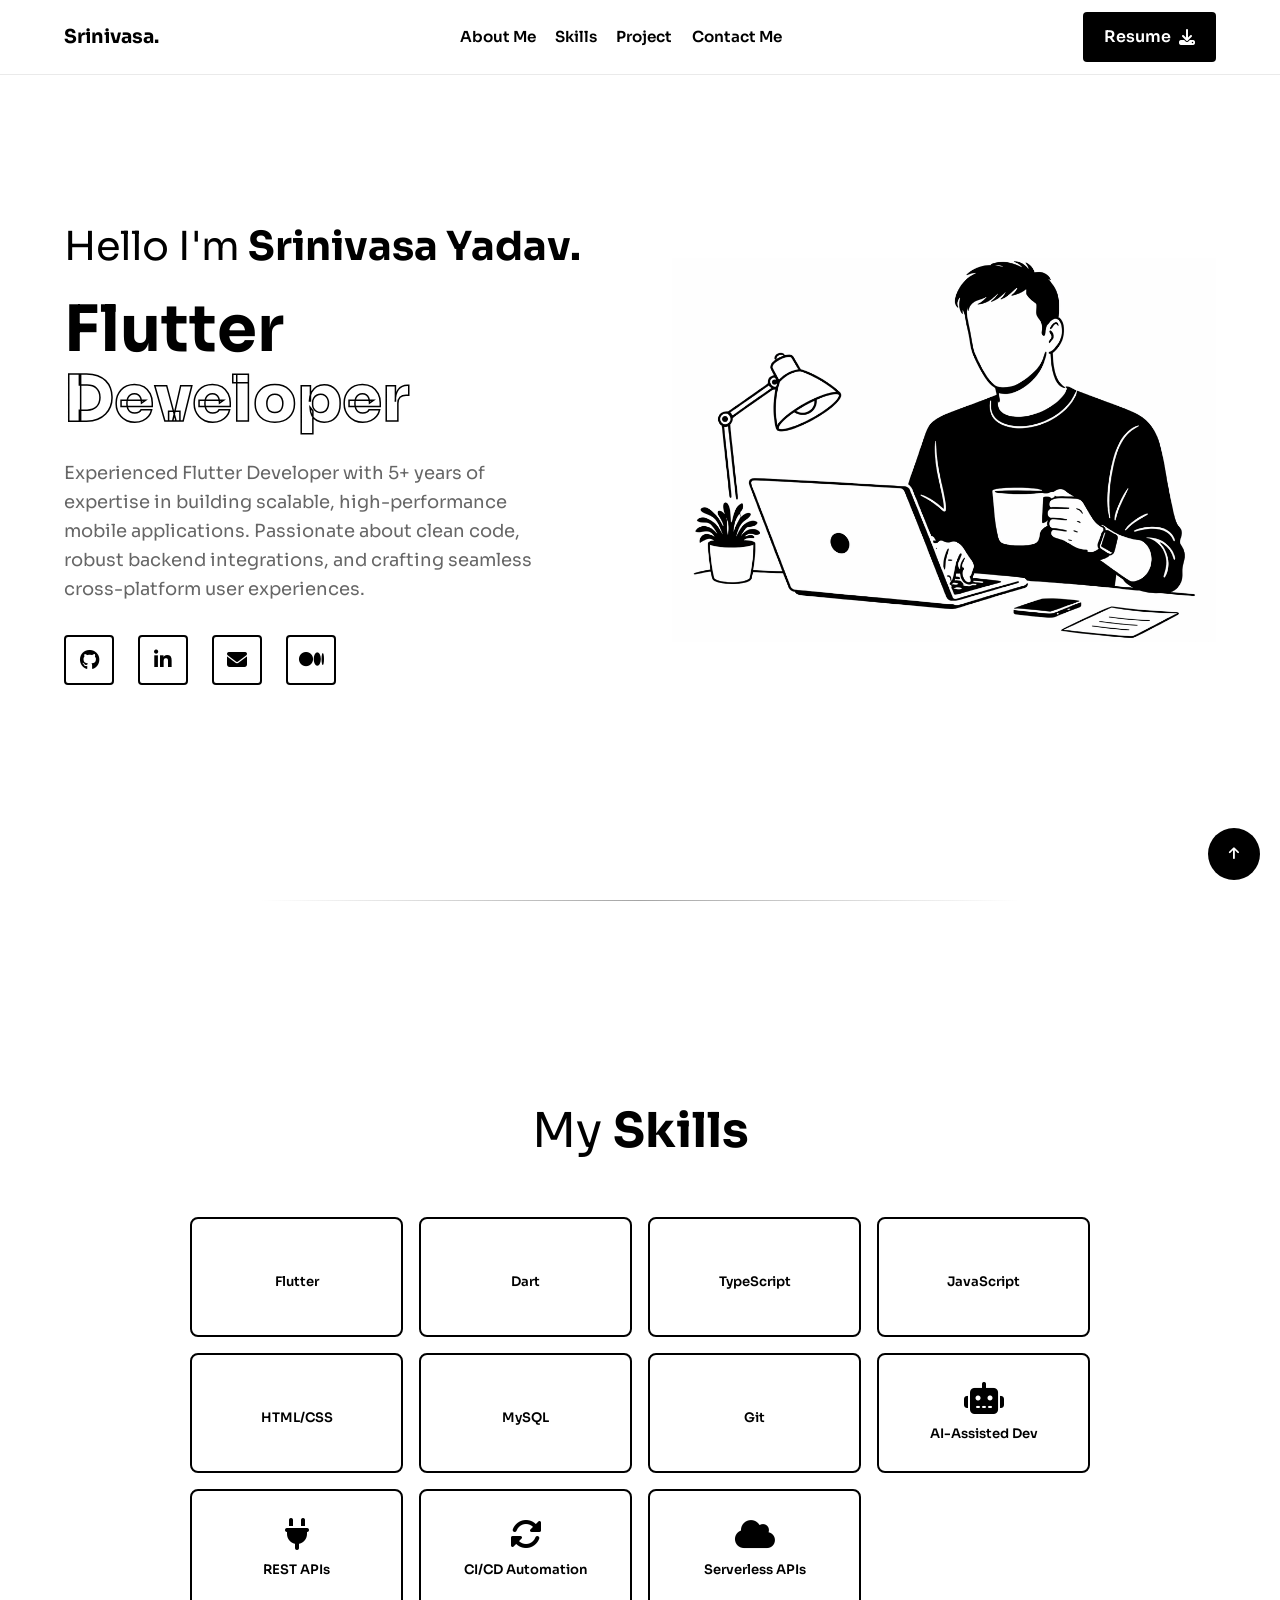
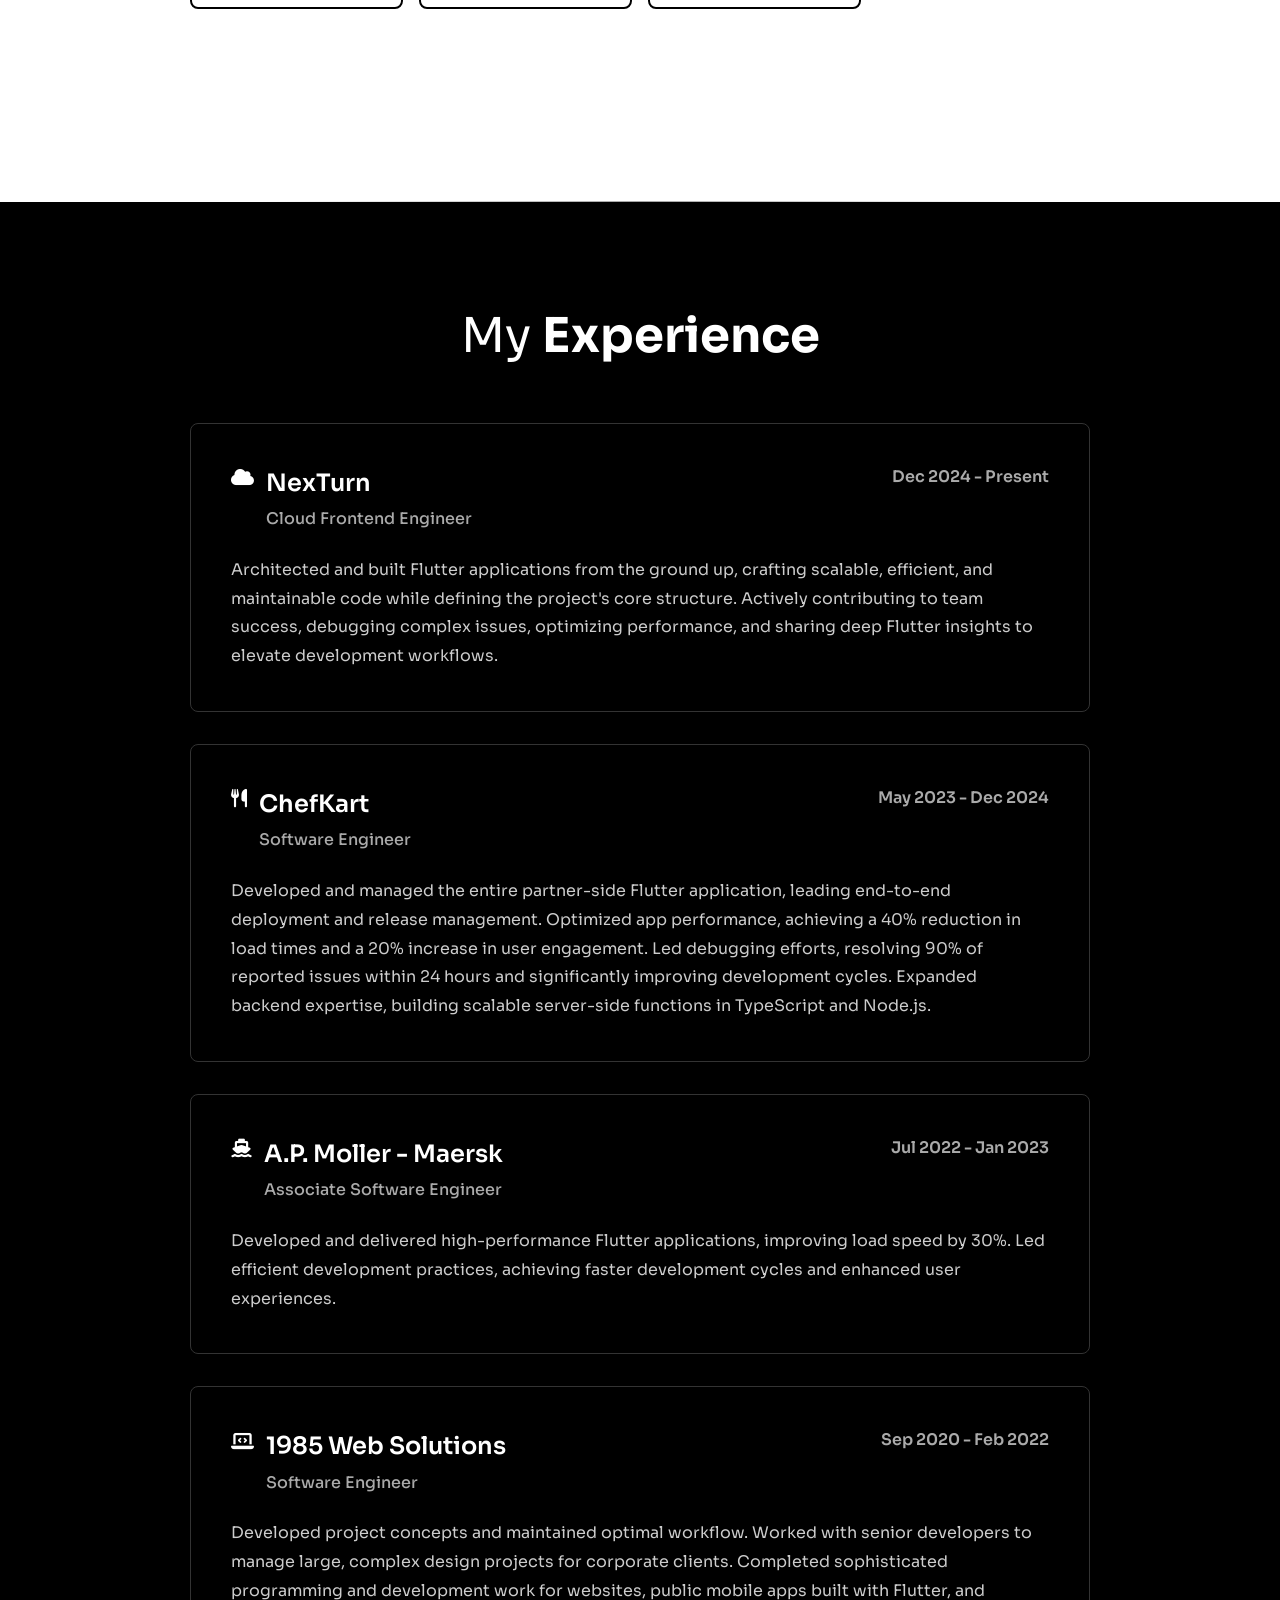
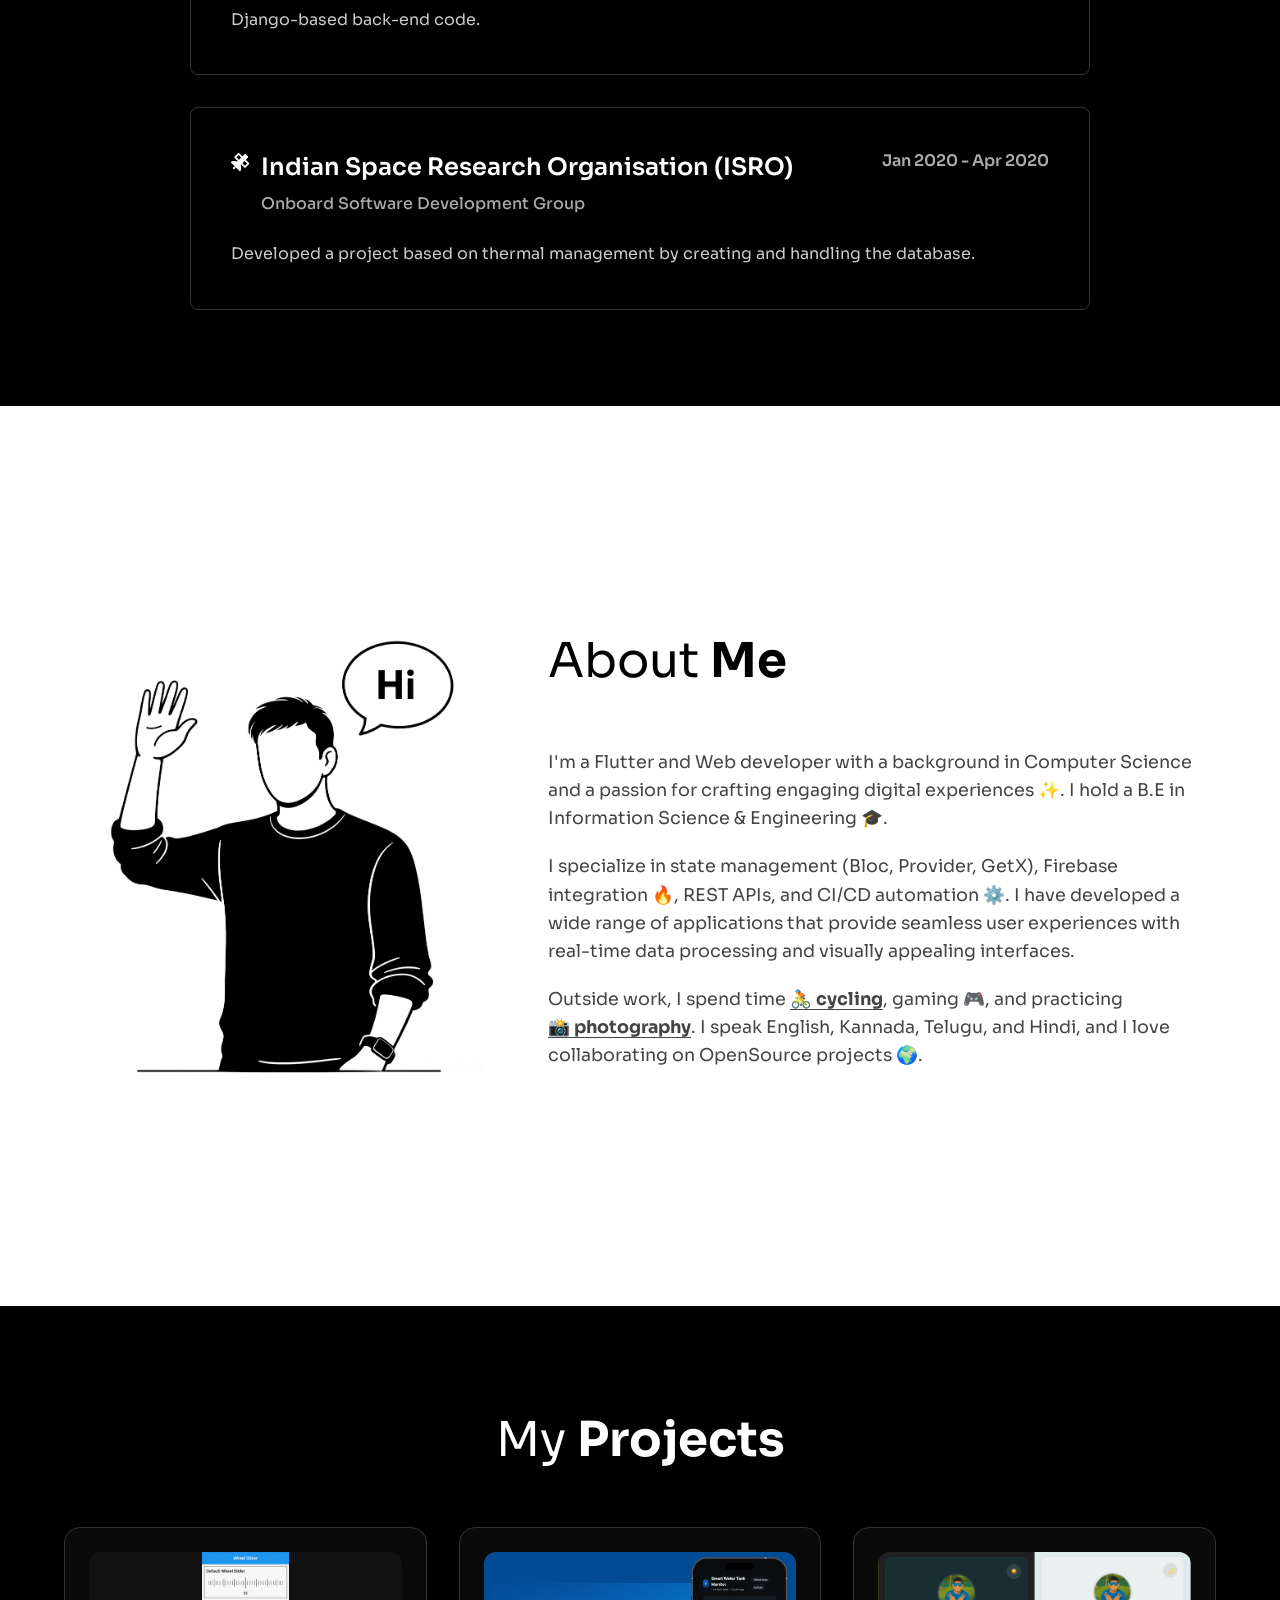
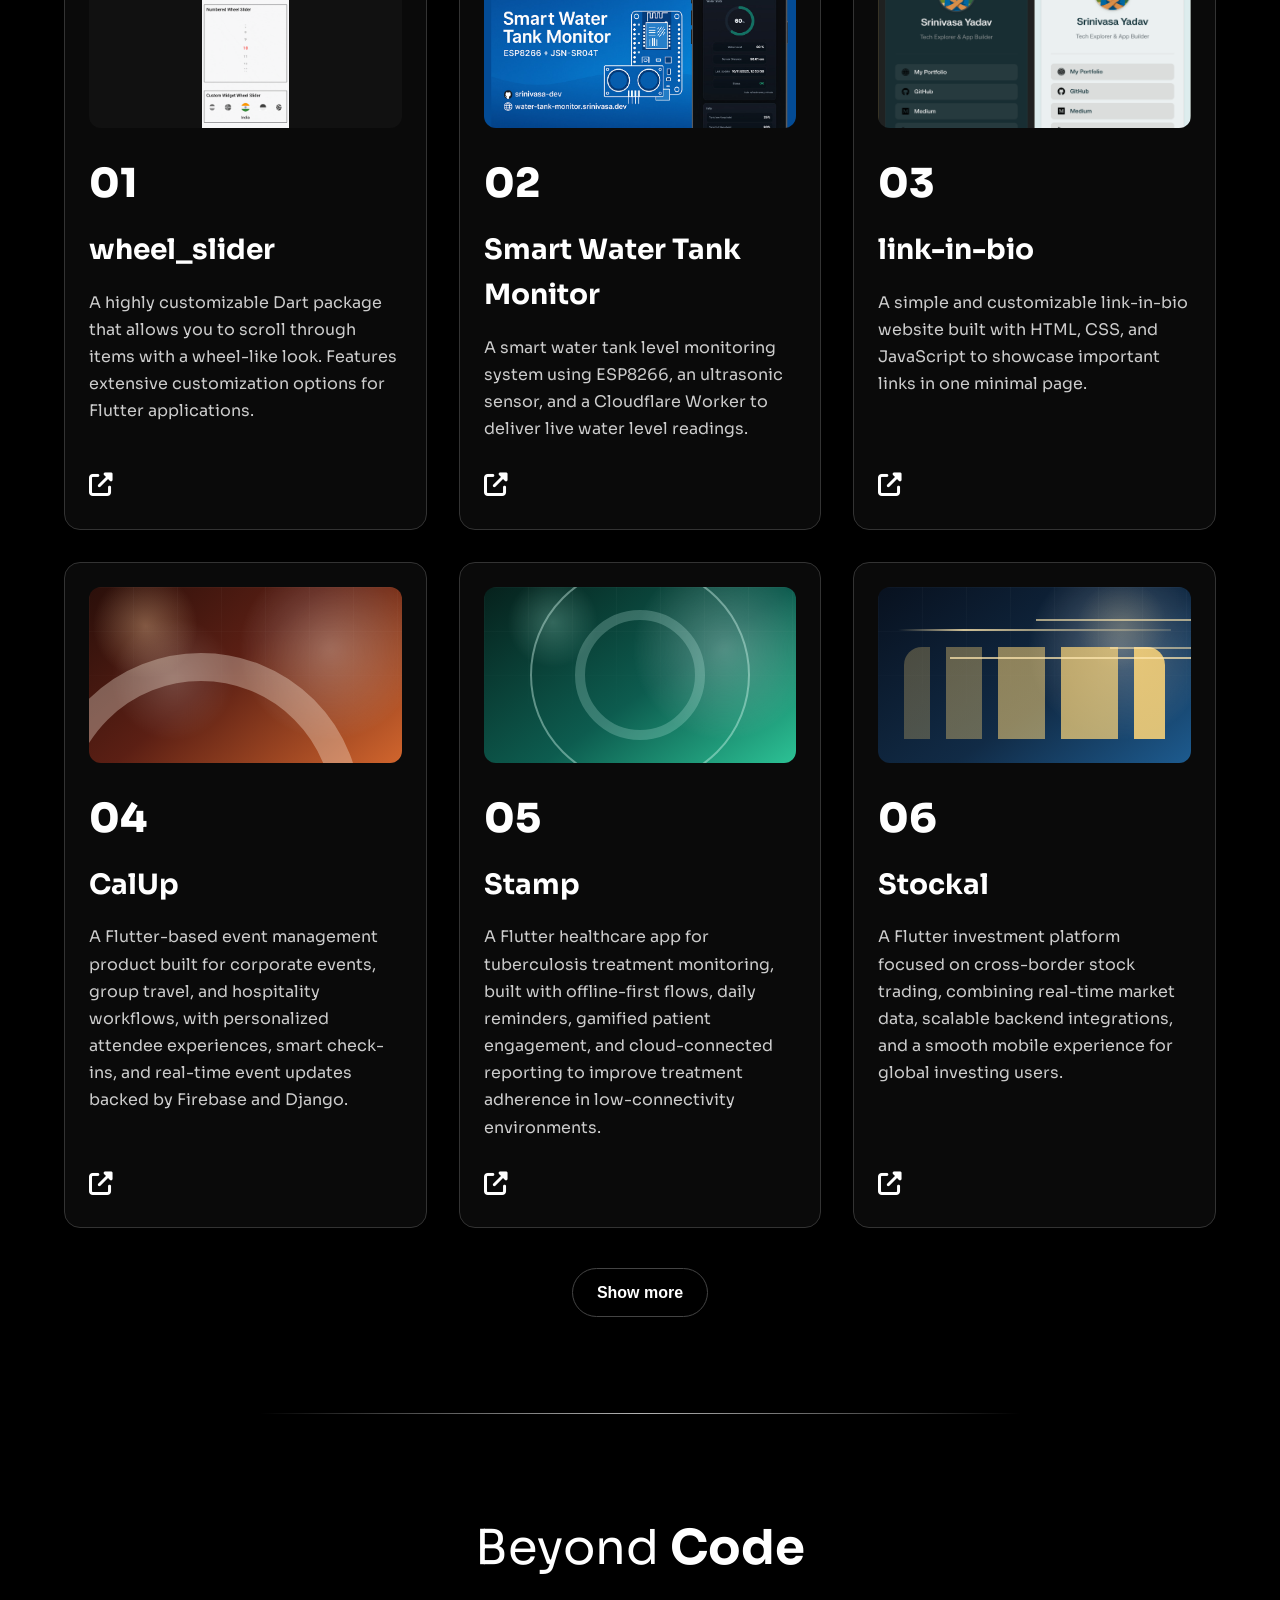
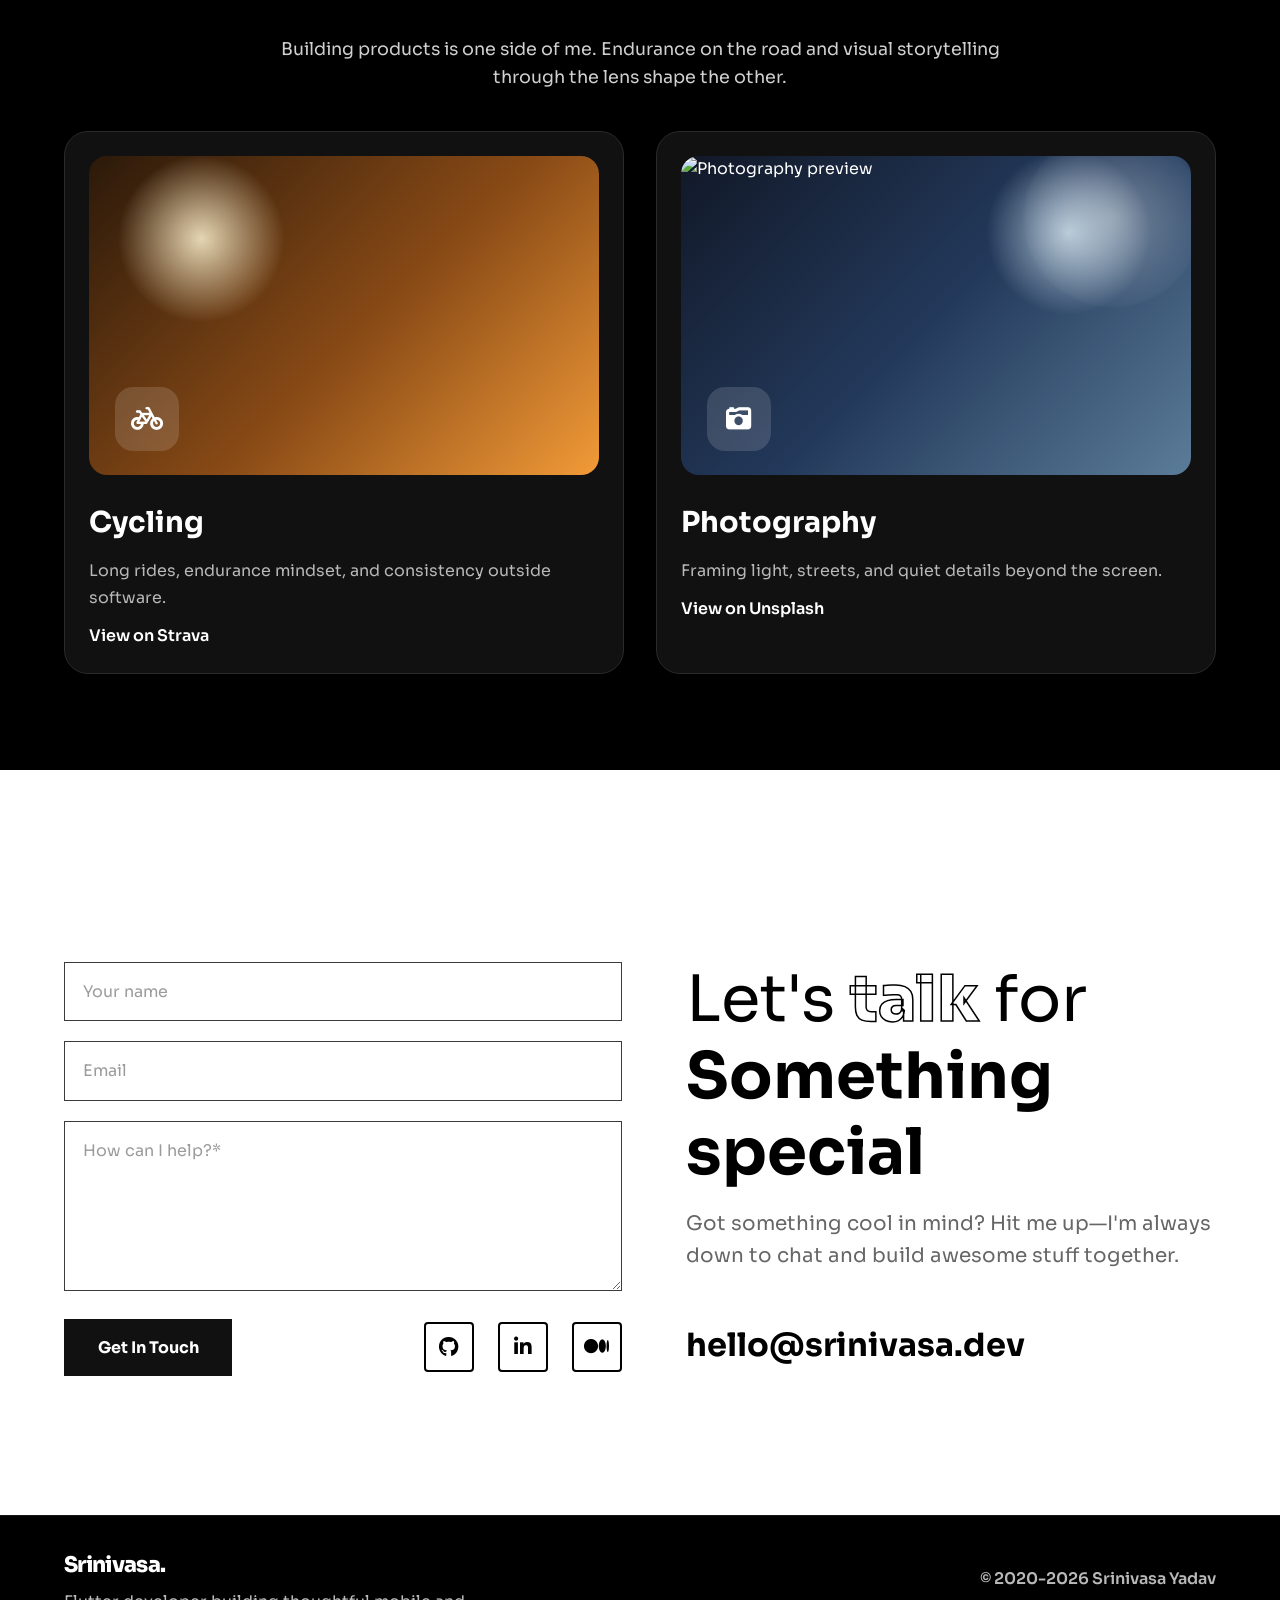
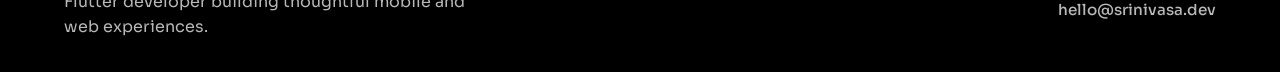
==== index.html @ 845d9faf "Added 404 page" ====
<!DOCTYPE html>
<html lang="en">

<head>
    <meta charset="UTF-8">
    <meta name="viewport" content="width=device-width, initial-scale=1.0">
    <meta name="description"
        content="Srinivasa Yadav is a Flutter developer building scalable mobile and web experiences with Flutter, Dart, Firebase, REST APIs, and modern frontend engineering.">
    <meta name="robots" content="index, follow, max-image-preview:large, max-snippet:-1, max-video-preview:-1">
    <meta name="author" content="Srinivasa Yadav">
    <meta name="keywords" content="Srinivasa, Srinivasa Yadav, Flutter Developer, Dart Developer, Mobile App Developer, Bengaluru Developer">
    <link rel="canonical" href="https://srinivasa.dev/">
    <link rel="icon" type="image/svg+xml" href="/favicon.svg">
    <link rel="shortcut icon" href="/favicon.svg">
    <link rel="apple-touch-icon" href="/favicon.svg">
    <meta name="theme-color" content="#000000">
    <meta name="theme-color" content="#000000" media="(prefers-color-scheme: dark)">
    <meta name="theme-color" content="#ffffff" media="(prefers-color-scheme: light)">
    <meta property="og:type" content="website">
    <meta property="og:url" content="https://srinivasa.dev/">
    <meta property="og:site_name" content="Srinivasa.">
    <meta property="og:title" content="Srinivasa Yadav | Flutter Developer">
    <meta property="og:description"
        content="Flutter developer portfolio featuring mobile apps, web projects, experience, and personal work in cycling and photography.">
    <meta property="og:image" content="https://srinivasa.dev/assets/imgs/social-preview.png">
    <meta property="og:image:secure_url" content="https://srinivasa.dev/assets/imgs/social-preview.png">
    <meta property="og:image:width" content="1200">
    <meta property="og:image:height" content="1200">
    <meta property="og:image:type" content="image/png">
    <meta property="og:image:alt" content="Srinivasa Yadav portfolio preview">
    <meta name="twitter:card" content="summary_large_image">
    <meta name="twitter:title" content="Srinivasa Yadav | Flutter Developer">
    <meta name="twitter:description"
        content="Flutter developer portfolio featuring mobile apps, web projects, experience, and personal work in cycling and photography.">
    <meta name="twitter:image" content="https://srinivasa.dev/assets/imgs/social-preview.png">
    <meta name="twitter:image:alt" content="Srinivasa Yadav portfolio preview">
    <meta name="application-name" content="Srinivasa">
    <title>Srinivasa Yadav | Flutter Developer Portfolio</title>
    <script type="application/ld+json">
        {
            "@context": "https://schema.org",
            "@graph": [
                {
                    "@type": "Person",
                    "name": "Srinivasa Yadav",
                    "alternateName": "Srinivasa",
                    "url": "https://srinivasa.dev/",
                    "jobTitle": "Flutter Developer",
                    "image": "https://srinivasa.dev/assets/imgs/social-preview.png",
                    "description": "Srinivasa Yadav is a Flutter developer building scalable mobile and web experiences.",
                    "worksFor": {
                        "@type": "Organization",
                        "name": "NexTurn"
                    },
                    "homeLocation": {
                        "@type": "Place",
                        "name": "Bengaluru, Karnataka, India"
                    },
                    "sameAs": [
                        "https://github.com/srinivasa-dev",
                        "https://linkedin.com/in/srinivasa-yadav",
                        "https://medium.com/@srinivasa-yadav",
                        "https://unsplash.com/@jiltedsnowman"
                    ]
                },
                {
                    "@type": "WebSite",
                    "name": "Srinivasa Yadav Portfolio",
                    "alternateName": "Srinivasa",
                    "url": "https://srinivasa.dev/",
                    "description": "Portfolio website of Srinivasa Yadav, Flutter developer."
                }
            ]
        }
    </script>
    <!-- Google Fonts -->
    <link rel="stylesheet" href="https://fonts.googleapis.com/css2?family=Sora:wght@400;600;700;800&display=swap">
    <!-- Font Awesome -->
    <link rel="stylesheet" href="https://cdnjs.cloudflare.com/ajax/libs/font-awesome/6.4.0/css/all.min.css">
    <!-- Devicon for precise skill icons -->
    <link rel="stylesheet" type="text/css" href="https://cdn.jsdelivr.net/gh/devicons/devicon@latest/devicon.min.css" />
    <!-- Custom CSS -->
    <link rel="stylesheet" href="assets/css/sn.css">
</head>

<body>
    <div style="position:absolute;left:-9999px;width:1px;height:1px;overflow:hidden;">
        Srinivasa Yadav, also known as Srinivasa, is a Flutter developer portfolio website.
    </div>

    <!-- Navigation -->
    <header class="navbar bg-white">
        <div class="container nav-container">
            <a href="#" class="logo">
                Srinivasa.
            </a>
            <nav class="nav-links">
                <a href="#about">About Me</a>
                <a href="#skills">Skills</a>
                <a href="#projects">Project</a>
                <a href="#beyond-code" class="mobile-only-nav">Beyond Code</a>
                <a href="#contact">Contact Me</a>
            </nav>
            <div class="nav-actions">
                <a href="srinivasa-resume.pdf" target="_blank" class="btn btn-primary">Resume <i class="fas fa-download"
                        style="margin-left:8px;"></i></a>
                <button class="hamburger" aria-label="Toggle menu" aria-expanded="false">
                    <i class="fas fa-bars"></i>
                </button>
            </div>
        </div>
    </header>

    <!-- Hero Section -->
    <section id="hero" class="section bg-white">
        <div class="container hero-content-wrapper">
            <div class="hero-text">
                <h2 class="hero-greeting"><span class="fw-regular">Hello I'm</span> <span class="fw-bold">Srinivasa Yadav.</span></h2>
                <h1 class="hero-title"><span class="fw-bold">Flutter</span> <span class="outlined-text">Developer</span>
                </h1>
                <p class="hero-description">
                    Experienced Flutter Developer with 5+ years of expertise in building scalable, high-performance
                    mobile applications. Passionate about clean code, robust backend integrations, and crafting seamless
                    cross-platform user experiences.
                </p>
                <div class="hero-social">
                    <a href="https://github.com/srinivasa-dev" class="social-icon" aria-label="GitHub"><i
                            class="fab fa-github"></i></a>
                    <a href="https://linkedin.com/in/srinivasa-yadav" class="social-icon" aria-label="LinkedIn"><i
                            class="fab fa-linkedin-in"></i></a>
                    <a href="mailto:hello@srinivasa.dev" class="social-icon" aria-label="Email"><i
                            class="fas fa-envelope"></i></a>
                    <a href="https://medium.com/@srinivasa-yadav" class="social-icon" aria-label="Medium"
                        target="_blank"><i class="fab fa-medium"></i></a>
                </div>
            </div>
            <div class="hero-img-box">
                <img src="assets/imgs/hero_boy.png" alt="Developer Illustration">
            </div>
        </div>
    </section>

    <div class="section-divider section-divider-light" aria-hidden="true">
        <div class="container">
            <span class="section-divider-line"></span>
        </div>
    </div>

    <!-- Skills Section -->
    <section id="skills" class="section bg-white">
        <div class="container">
            <h2 class="section-title">My <span class="fw-bold">Skills</span></h2>
            <div class="skills-grid">
                <div class="skill-card">
                    <i class="devicon-flutter-plain"></i>
                    <span>Flutter</span>
                </div>
                <div class="skill-card">
                    <i class="devicon-dart-plain"></i>
                    <span>Dart</span>
                </div>
                <div class="skill-card">
                    <i class="devicon-typescript-plain"></i>
                    <span>TypeScript</span>
                </div>
                <div class="skill-card">
                    <i class="devicon-javascript-plain"></i>
                    <span>JavaScript</span>
                </div>
                <div class="skill-card">
                    <i class="devicon-html5-plain"></i>
                    <span>HTML/CSS</span>
                </div>
                <div class="skill-card">
                    <i class="devicon-mysql-plain"></i>
                    <span>MySQL</span>
                </div>
                <div class="skill-card">
                    <i class="devicon-git-plain"></i>
                    <span>Git</span>
                </div>
                <div class="skill-card">
                    <i class="fas fa-robot"></i>
                    <span>AI-Assisted Dev</span>
                </div>
                <div class="skill-card">
                    <i class="fas fa-plug"></i>
                    <span>REST APIs</span>
                </div>
                <div class="skill-card">
                    <i class="fas fa-sync-alt"></i>
                    <span>CI/CD Automation</span>
                </div>
                <div class="skill-card">
                    <i class="fas fa-cloud"></i>
                    <span>Serverless APIs</span>
                </div>
            </div>
        </div>
    </section>

    <div class="section-divider section-divider-light" aria-hidden="true">
        <div class="container">
            <span class="section-divider-line"></span>
        </div>
    </div>

    <!-- Experience Section -->
    <section id="experience" class="section bg-black">
        <div class="container">
            <h2 class="section-title">My <span class="fw-bold">Experience</span></h2>
            <div class="experience-list">

                <div class="experience-card">
                    <div class="exp-header">
                        <div class="exp-title">
                            <i class="fas fa-cloud exp-logo text-white"></i>
                            <div class="exp-title-block">
                                <div class="exp-company">NexTurn</div>
                                <div class="exp-role">Cloud Frontend Engineer</div>
                                <div class="exp-date-mobile">Dec 2024 - Present</div>
                            </div>
                        </div>
                        <div class="exp-date">Dec 2024 - Present</div>
                    </div>
                    <p class="exp-desc">
                        Architected and built Flutter applications from the ground up, crafting scalable, efficient,
                        and maintainable code while defining the project's core structure. Actively contributing to
                        team success, debugging complex issues, optimizing performance, and sharing deep Flutter
                        insights to elevate development workflows.
                    </p>
                </div>

                <div class="experience-card">
                    <div class="exp-header">
                        <div class="exp-title">
                            <i class="fas fa-utensils exp-logo text-white"></i>
                            <div class="exp-title-block">
                                <div class="exp-company">ChefKart</div>
                                <div class="exp-role">Software Engineer</div>
                                <div class="exp-date-mobile">May 2023 - Dec 2024</div>
                            </div>
                        </div>
                        <div class="exp-date">May 2023 - Dec 2024</div>
                    </div>
                    <p class="exp-desc">
                        Developed and managed the entire partner-side Flutter application, leading end-to-end
                        deployment and release management. Optimized app performance, achieving a 40% reduction in
                        load times and a 20% increase in user engagement. Led debugging efforts, resolving 90% of
                        reported issues within 24 hours and significantly improving development cycles. Expanded
                        backend expertise, building scalable server-side functions in TypeScript and Node.js.
                    </p>
                </div>

                <div class="experience-card">
                    <div class="exp-header">
                        <div class="exp-title">
                            <i class="fas fa-ship exp-logo text-white"></i>
                            <div class="exp-title-block">
                                <div class="exp-company">A.P. Moller - Maersk</div>
                                <div class="exp-role">Associate Software Engineer</div>
                                <div class="exp-date-mobile">Jul 2022 - Jan 2023</div>
                            </div>
                        </div>
                        <div class="exp-date">Jul 2022 - Jan 2023</div>
                    </div>
                    <p class="exp-desc">
                        Developed and delivered high-performance Flutter applications, improving load speed by 30%.
                        Led efficient development practices, achieving faster development cycles and enhanced user
                        experiences.
                    </p>
                </div>

                <div class="experience-card">
                    <div class="exp-header">
                        <div class="exp-title">
                            <i class="fas fa-laptop-code exp-logo text-white"></i>
                            <div class="exp-title-block">
                                <div class="exp-company">1985 Web Solutions</div>
                                <div class="exp-role">Software Engineer</div>
                                <div class="exp-date-mobile">Sep 2020 - Feb 2022</div>
                            </div>
                        </div>
                        <div class="exp-date">Sep 2020 - Feb 2022</div>
                    </div>
                    <p class="exp-desc">
                        Developed project concepts and maintained optimal workflow. Worked with senior developers to
                        manage large, complex design projects for corporate clients. Completed sophisticated
                        programming and development work for websites, public mobile apps built with Flutter, and
                        Django-based back-end code.
                    </p>
                </div>

                <div class="experience-card">
                    <div class="exp-header">
                        <div class="exp-title">
                            <i class="fas fa-satellite exp-logo text-white"></i>
                            <div class="exp-title-block">
                                <div class="exp-company">Indian Space Research Organisation (ISRO)</div>
                                <div class="exp-role">Onboard Software Development Group</div>
                                <div class="exp-date-mobile">Jan 2020 - Apr 2020</div>
                            </div>
                        </div>
                        <div class="exp-date">Jan 2020 - Apr 2020</div>
                    </div>
                    <p class="exp-desc">
                        Developed a project based on thermal management by creating and handling the database.
                    </p>
                </div>

            </div>
        </div>
    </section>

    <!-- About Me Section -->
    <section id="about" class="section bg-white">
        <div class="container about-wrapper">
            <div class="about-img">
                <img src="assets/imgs/about_boy.png" alt="About Me Illustration">
            </div>
            <div class="about-text">
                <h2 class="section-title" style="text-align: left;">About <span class="fw-bold">Me</span></h2>
                <p>
                    I'm a Flutter and Web developer with a background in Computer Science and a passion for crafting
                    engaging digital experiences ✨. I hold a B.E in Information Science & Engineering 🎓.
                </p>
                <p>
                    I specialize in state management (Bloc, Provider, GetX), Firebase integration 🔥, REST APIs, and
                    CI/CD automation ⚙️. I have developed a wide range of applications that provide seamless user
                    experiences with real-time data processing and visually appealing interfaces.
                </p>
                <p>
                    Outside work, I spend time <a href="#beyond-code" class="about-inline-link">🚴 cycling</a>,
                    gaming 🎮, and practicing <a href="#beyond-code" class="about-inline-link">📸 photography</a>.
                    I speak English, Kannada, Telugu, and Hindi, and I love collaborating on OpenSource projects 🌍.
                </p>
            </div>
        </div>
    </section>

    <!-- Projects Section -->
    <section id="projects" class="section bg-black">
        <div class="container">
            <h2 class="section-title" style="color:#FFF;">My <span class="fw-bold">Projects</span></h2>

            <div class="projects-list" data-project-limit="6">

                <div class="project-row" data-project-url="https://pub.dev/packages/wheel_slider" role="link" tabindex="0" aria-label="Open wheel_slider project">
                    <div class="project-img-wrapper">
                        <div class="project-media project-media-contain">
                            <img src="assets/imgs/wheel_slider.gif" alt="wheel_slider Demo" class="project-media-img">
                        </div>
                    </div>
                    <div class="project-info">
                        <div class="project-num">01</div>
                        <h3 class="project-title">wheel_slider</h3>
                        <p class="project-desc">
                            A highly customizable Dart package that allows you to scroll through items with a wheel-like
                            look. Features extensive customization options for Flutter applications.
                        </p>
                        <a href="https://pub.dev/packages/wheel_slider" aria-label="View Project" class="project-link"
                            target="_blank"><i class="fas fa-external-link-alt"></i></a>
                    </div>
                </div>

                <div class="project-row" data-project-url="https://github.com/srinivasa-dev/water-tank-monitor" role="link" tabindex="0" aria-label="Open Smart Water Tank Monitor project">
                    <div class="project-img-wrapper">
                        <div class="project-media">
                            <img src="assets/imgs/smart-water-tank-ss.jpeg" alt="Smart water tank monitor screenshot"
                                class="project-media-img project-media-top">
                        </div>
                    </div>
                    <div class="project-info">
                        <div class="project-num">02</div>
                        <h3 class="project-title">Smart Water Tank Monitor</h3>
                        <p class="project-desc">
                            A smart water tank level monitoring system using ESP8266, an ultrasonic sensor, and a
                            Cloudflare Worker to deliver live water level readings.
                        </p>
                        <a href="https://github.com/srinivasa-dev/water-tank-monitor" aria-label="View Project"
                            class="project-link" target="_blank"><i class="fas fa-external-link-alt"></i></a>
                    </div>
                </div>

                <div class="project-row" data-project-url="https://github.com/srinivasa-dev/link-in-bio" role="link" tabindex="0" aria-label="Open link-in-bio project">
                    <div class="project-img-wrapper">
                        <div class="project-media">
                            <img src="assets/imgs/link_in_bio_ss.png" alt="Link in bio project screenshot"
                                class="project-media-img project-media-top">
                        </div>
                    </div>
                    <div class="project-info">
                        <div class="project-num">03</div>
                        <h3 class="project-title">link-in-bio</h3>
                        <p class="project-desc">
                            A simple and customizable link-in-bio website built with HTML, CSS, and JavaScript to
                            showcase important links in one minimal page.
                        </p>
                        <a href="https://github.com/srinivasa-dev/link-in-bio" aria-label="View Project"
                            class="project-link" target="_blank"><i class="fas fa-external-link-alt"></i></a>
                    </div>
                </div>

                <div class="project-row" data-project-url="https://www.1985.co.in/calup/" role="link" tabindex="0" aria-label="Open CalUp project">
                    <div class="project-img-wrapper">
                        <div class="project-media project-cover project-cover-calup">
                            <span class="project-cover-orb"></span>
                            <span class="project-cover-orb project-cover-orb-alt"></span>
                            <span class="project-cover-arc"></span>
                            <span class="project-cover-grid"></span>
                        </div>
                    </div>
                    <div class="project-info">
                        <div class="project-num">04</div>
                        <h3 class="project-title">CalUp</h3>
                        <p class="project-desc">
                            A Flutter-based event management product built for corporate events, group travel, and
                            hospitality workflows, with personalized attendee experiences, smart check-ins, and
                            real-time event updates backed by Firebase and Django.
                        </p>
                        <a href="https://www.1985.co.in/calup/" aria-label="View Project" class="project-link"
                            target="_blank"><i class="fas fa-external-link-alt"></i></a>
                    </div>
                </div>

                <div class="project-row" data-project-url="https://www.1985.co.in/stamp/" role="link" tabindex="0" aria-label="Open Stamp project">
                    <div class="project-img-wrapper">
                        <div class="project-media project-cover project-cover-stamp">
                            <span class="project-cover-orb"></span>
                            <span class="project-cover-pulse"></span>
                            <span class="project-cover-pulse project-cover-pulse-alt"></span>
                            <span class="project-cover-grid"></span>
                        </div>
                    </div>
                    <div class="project-info">
                        <div class="project-num">05</div>
                        <h3 class="project-title">Stamp</h3>
                        <p class="project-desc">
                            A Flutter healthcare app for tuberculosis treatment monitoring, built with offline-first
                            flows, daily reminders, gamified patient engagement, and cloud-connected reporting to
                            improve treatment adherence in low-connectivity environments.
                        </p>
                        <a href="https://www.1985.co.in/stamp/" aria-label="View Project" class="project-link"
                            target="_blank"><i class="fas fa-external-link-alt"></i></a>
                    </div>
                </div>

                <div class="project-row" data-project-url="https://www.1985.co.in/stockal/" role="link" tabindex="0" aria-label="Open Stockal project">
                    <div class="project-img-wrapper">
                        <div class="project-media project-cover project-cover-stockal">
                            <span class="project-cover-orb"></span>
                            <span class="project-cover-bars"></span>
                            <span class="project-cover-line"></span>
                            <span class="project-cover-grid"></span>
                        </div>
                    </div>
                    <div class="project-info">
                        <div class="project-num">06</div>
                        <h3 class="project-title">Stockal</h3>
                        <p class="project-desc">
                            A Flutter investment platform focused on cross-border stock trading, combining real-time
                            market data, scalable backend integrations, and a smooth mobile experience for global
                            investing users.
                        </p>
                        <a href="https://www.1985.co.in/stockal/" aria-label="View Project" class="project-link"
                            target="_blank"><i class="fas fa-external-link-alt"></i></a>
                    </div>
                </div>

                <div class="project-row" data-project-url="https://github.com/srinivasa-dev/Flutter-Instagram-Clone" role="link" tabindex="0" aria-label="Open Flutter Instagram Clone project">
                    <div class="project-img-wrapper">
                        <div class="project-media">
                            <img src="assets/imgs/instagram_clone_ss.png" alt="Flutter Instagram Clone Screenshot"
                                class="project-media-img project-media-top">
                        </div>
                    </div>
                    <div class="project-info">
                        <div class="project-num">07</div>
                        <h3 class="project-title">Flutter Instagram Clone</h3>
                        <p class="project-desc">
                            A complete UI clone of Instagram built using Flutter and Dart, showcasing complex UI
                            layouts, state management, and custom widget implementations.
                        </p>
                        <a href="https://github.com/srinivasa-dev/Flutter-Instagram-Clone" aria-label="View Project"
                            class="project-link" target="_blank"><i class="fas fa-external-link-alt"></i></a>
                    </div>
                </div>

                <div class="project-row" data-project-url="https://github.com/srinivasa-dev/ai-face-generator" role="link" tabindex="0" aria-label="Open AI Face Generator project">
                    <div class="project-img-wrapper">
                        <div class="project-media">
                            <img src="assets/imgs/ai_face_generator_ss.png" alt="AI Face Generator Screenshot"
                                class="project-media-img project-media-top">
                        </div>
                    </div>
                    <div class="project-info">
                        <div class="project-num">08</div>
                        <h3 class="project-title">AI Face Generator</h3>
                        <p class="project-desc">
                            An AI-powered application built with C++ and Flutter to generate completely random,
                            realistic faces that do not actually exist in real life.
                        </p>
                        <a href="https://github.com/srinivasa-dev/ai-face-generator" aria-label="View Project"
                            class="project-link" target="_blank"><i class="fas fa-external-link-alt"></i></a>
                    </div>
                </div>

            </div>

            <div class="projects-actions">
                <button type="button" class="projects-toggle" aria-expanded="false" hidden>Show more</button>
            </div>

        </div>
    </section>

    <div class="section-divider section-divider-dark" aria-hidden="true">
        <div class="container">
            <span class="section-divider-line"></span>
        </div>
    </div>

    <!-- Beyond Code Section -->
    <section id="beyond-code" class="section bg-black">
        <div class="container">
            <h2 class="section-title">Beyond <span class="fw-bold">Code</span></h2>
            <p class="beyond-intro beyond-intro-highlight">
                Building products is one side of me. Endurance on the road and visual storytelling through the lens
                shape the other.
            </p>

            <div class="beyond-grid">
                <a href="https://www.strava.com/athletes/the_cybernaut" target="_blank" class="beyond-card beyond-card-cycling">
                    <div class="beyond-visual">
                        <img src="https://images.unsplash.com/photo-1773025879256-7c4faa57a473?q=80&w=1035&auto=format&fit=crop&ixlib=rb-4.1.0&ixid=M3wxMjA3fDB8MHxwaG90by1wYWdlfHx8fGVufDB8fHx8fA%3D%3D"
                            alt="Cycling preview" class="beyond-photo-img beyond-photo-img-cycling">
                        <span class="beyond-icon"><i class="fas fa-bicycle"></i></span>
                    </div>
                    <div class="beyond-copy">
                        <div class="beyond-label">Cycling</div>
                        <p>Long rides, endurance mindset, and consistency outside software.</p>
                        <span class="beyond-link">View on Strava</span>
                    </div>
                </a>

                <a href="https://unsplash.com/@jiltedsnowman" target="_blank" class="beyond-card beyond-card-photo">
                    <div class="beyond-visual">
                        <img src="https://images.unsplash.com/photo-1757866604704-a6c77a325049?q=80&w=1035&auto=format&fit=crop&ixlib=rb-4.1.0&ixid=M3wxMjA3fDB8MHxwaG90by1wYWdlfHx8fGVufDB8fHx8fA%3D%3D"
                            alt="Photography preview" class="beyond-photo-img">
                        <span class="beyond-glow"></span>
                        <span class="beyond-icon"><i class="fas fa-camera-retro"></i></span>
                    </div>
                    <div class="beyond-copy">
                        <div class="beyond-label">Photography</div>
                        <p>Framing light, streets, and quiet details beyond the screen.</p>
                        <span class="beyond-link">View on Unsplash</span>
                    </div>
                </a>
            </div>
        </div>
    </section>

    <!-- Contact & Footer -->
    <section id="contact" class="section bg-white" style="padding-bottom: 0; min-height: auto;">
        <div class="container contact-shell" style="padding-top: 6rem; padding-bottom: 6rem;">
            <form class="contact-form" id="contact-form">
                <input type="text" name="company" class="contact-honeypot" tabindex="-1" autocomplete="off"
                    aria-hidden="true">
                <input type="text" name="website" class="contact-honeypot" tabindex="-1" autocomplete="off"
                    aria-hidden="true">
                <input type="hidden" name="form_started_at" value="">
                <div class="contact-field">
                    <input type="text" name="name" placeholder="Your name" maxlength="80" required>
                </div>
                <div class="contact-field">
                    <input type="email" name="email" placeholder="Email" maxlength="120" required>
                </div>
                <div class="contact-field contact-field-message">
                    <textarea name="message" placeholder="How can I help?*" maxlength="2000" required></textarea>
                </div>
                <div class="contact-actions">
                    <button type="submit" class="contact-submit">Get In Touch</button>
                    <div class="contact-socials">
                        <a href="https://github.com/srinivasa-dev" class="social-icon" aria-label="GitHub"><i
                                class="fab fa-github"></i></a>
                        <a href="https://linkedin.com/in/srinivasa-yadav" class="social-icon" aria-label="LinkedIn"><i
                                class="fab fa-linkedin-in"></i></a>
                        <a href="https://medium.com/@srinivasa-yadav" class="social-icon" aria-label="Medium"
                            target="_blank"><i class="fab fa-medium"></i></a>
                    </div>
                </div>
                <p class="contact-status" id="contact-status" role="status" aria-live="polite"></p>
            </form>

            <div class="contact-wrapper">
                <h2 class="contact-title">Let's <span class="outlined-text">talk</span> for<br><span
                        class="fw-bold">Something special</span></h2>
                <p class="contact-subtitle">Got something cool in mind? Hit me up—I'm always down to chat and build
                    awesome stuff together.</p>
                <a href="mailto:hello@srinivasa.dev" class="email-link">hello@srinivasa.dev</a>
            </div>
        </div>

        <!-- Footer -->
        <div class="footer-bar">
            <div class="container footer-container">
                <div class="footer-brand">
                    <div class="footer-mark">Srinivasa.</div>
                    <p class="footer-note">Flutter developer building thoughtful mobile and web experiences.</p>
                </div>
                <div class="footer-meta">
                    <div class="footer-copyright">© 2020-2026 Srinivasa Yadav</div>
                    <a href="mailto:hello@srinivasa.dev" class="footer-inline-link footer-email-link">hello@srinivasa.dev</a>
                </div>
            </div>
        </div>
    </section>

    <button type="button" class="scroll-top" aria-label="Scroll to top" hidden>
        <i class="fas fa-arrow-up"></i>
    </button>

    <!-- Scripts -->
    <script src="assets/js/sn.js"></script>
    <script type="module" src="assets/js/firebase.js"></script>
    <script type="module">
        import { CLARITY_KEY } from './assets/js/apikeys.js';

        if (CLARITY_KEY) {
            (function (c, l, a, r, i, t, y) {
                c[a] = c[a] || function () {
                    (c[a].q = c[a].q || []).push(arguments);
                };
                t = l.createElement(r);
                t.async = 1;
                t.src = `https://www.clarity.ms/tag/${i}`;
                y = l.getElementsByTagName(r)[0];
                y.parentNode.insertBefore(t, y);
            })(window, document, 'clarity', 'script', CLARITY_KEY);
        }
    </script>
</body>

</html>
---- assets/css/sn.css ----
@import url('https://fonts.googleapis.com/css2?family=Sora:wght@400;600;700;800&display=swap');

/* Reset and Base Styles */
* {
    margin: 0;
    padding: 0;
    box-sizing: border-box;
}

html {
    scroll-behavior: smooth;
}

::selection {
    background: #000000;
    color: #FFFFFF;
}

::-moz-selection {
    background: #000000;
    color: #FFFFFF;
}

.bg-black ::selection {
    background: #FFFFFF;
    color: #000000;
}

.bg-black ::-moz-selection {
    background: #FFFFFF;
    color: #000000;
}

body {
    font-family: 'Sora', sans-serif;
    color: #000000;
    background-color: #FFFFFF;
    line-height: 1.6;
    overflow-x: hidden;
    cursor: default;
}

a {
    text-decoration: none;
    color: inherit;
    cursor: pointer;
    transition: color 0.3s ease;
}

button,
.project-row,
.beyond-card,
.skill-card {
    cursor: pointer;
}

img {
    max-width: 100%;
    height: auto;
    display: block;
}

/* Typography Utility */
.fw-bold {
    font-weight: 700;
}

.fw-semibold {
    font-weight: 600;
}

.fw-regular {
    font-weight: 400;
}

.outlined-text {
    color: transparent;
    -webkit-text-stroke: 1.5px #000000;
    font-weight: 800;
}

.bg-black .outlined-text {
    -webkit-text-stroke: 1.5px #FFFFFF;
}

/* iOS Safari can render 700 too softly with this font; strengthen only there */
@supports (-webkit-touch-callout: none) {
    .fw-bold {
        font-weight: 800;
    }

    .hero-title,
    .section-title,
    .project-title,
    .contact-title,
    .exp-company,
    .footer-mark {
        font-weight: 800;
    }
}

/* Layout Utilities */
.container {
    width: 100%;
    max-width: 1200px;
    margin: 0 auto;
    padding: 0 1.5rem;
}

.section {
    padding: 6rem 0;
    min-height: 100vh;
    display: flex;
    flex-direction: column;
    justify-content: center;
}

.bg-white {
    background-color: #FFFFFF;
    color: #000000;
}

.bg-black {
    background-color: #000000;
    color: #FFFFFF;
}

/* Buttons */
.btn {
    display: inline-flex;
    align-items: center;
    justify-content: center;
    padding: 0.75rem 1.5rem;
    font-weight: 600;
    border-radius: 4px;
    cursor: pointer;
    transition: all 0.3s ease;
    border: 2px solid transparent;
}

.btn-primary {
    background-color: #000000;
    color: #FFFFFF;
}

.btn-primary:hover {
    background-color: #333333;
    color: #FFFFFF;
}

.bg-black .btn-primary {
    background-color: #FFFFFF;
    color: #000000;
}

.bg-black .btn-primary:hover {
    background-color: #DDDDDD;
}

/* Navigation */
.navbar {
    position: fixed;
    top: 0;
    width: 100%;
    z-index: 1000;
    padding: 0.75rem 0;
    border-bottom: 1px solid #EAEAEA;
    transition: transform 0.3s ease-in-out;
}

.navbar.nav-hidden {
    transform: translateY(-100%);
}

.nav-container {
    display: flex;
    align-items: center;
    justify-content: space-between;
}

.logo {
    font-size: 1.2rem;
    font-weight: 700;
    display: flex;
    align-items: center;
    gap: 0.5rem;
}

.nav-links {
    display: flex;
    gap: 1.2rem;
    font-weight: 600;
    font-size: 0.95rem;
}

.mobile-only-nav {
    display: none;
}

.nav-actions {
    display: flex;
    align-items: center;
    gap: 0.6rem;
}

.btn {
    padding: 0.65rem 1.2rem;
}

.hamburger {
    display: none;
    background: none;
    border: none;
    cursor: pointer;
    color: inherit;
    font-size: 1.4rem;
    padding: 0.25rem;
}

.hamburger svg,
.hamburger i {
    width: 24px;
    height: 24px;
}

/* Hero Section */
.hero-content-wrapper {
    display: flex;
    align-items: center;
    justify-content: space-between;
    gap: 4rem;
}

.hero-text {
    flex: 1;
}

.hero-greeting {
    font-size: 2.5rem;
    margin-bottom: 1rem;
}

.hero-title {
    font-size: 4rem;
    line-height: 1.1;
    margin-bottom: 1.5rem;
}

.hero-description {
    font-size: 1.125rem;
    color: #666;
    margin-bottom: 2rem;
    max-width: 500px;
}

.hero-social {
    display: flex;
    gap: 1.5rem;
}

.social-icon {
    display: flex;
    align-items: center;
    justify-content: center;
    width: 50px;
    height: 50px;
    border: 2px solid #000000;
    border-radius: 4px;
    color: #000000;
    font-size: 1.25rem;
    transition: all 0.3s;
}

.social-icon:hover {
    background-color: #000000;
    color: #FFFFFF;
}

.bg-black .social-icon {
    border-color: #FFFFFF;
    color: #FFFFFF;
}

.bg-black .social-icon:hover {
    background-color: #FFFFFF;
    color: #000000;
}

.hero-img-box {
    flex: 1;
    display: flex;
    justify-content: flex-end;
}

/* Section Titles */
.section-title {
    font-size: 3rem;
    font-weight: 400;
    margin-bottom: 3rem;
    text-align: center;
}

.section-divider {
    width: 100%;
}

.section-divider-dark {
    background: #000000;
}

.section-divider-light {
    background: #FFFFFF;
}

.section-divider-line {
    display: block;
    width: min(100%, 760px);
    height: 1px;
    margin: 0 auto;
    background: linear-gradient(90deg, rgba(255, 255, 255, 0), rgba(255, 255, 255, 0.28) 18%, rgba(255, 255, 255, 0.7) 50%, rgba(255, 255, 255, 0.28) 82%, rgba(255, 255, 255, 0));
}

.section-divider-light .section-divider-line {
    background: linear-gradient(90deg, rgba(17, 17, 17, 0), rgba(17, 17, 17, 0.12) 18%, rgba(17, 17, 17, 0.38) 50%, rgba(17, 17, 17, 0.12) 82%, rgba(17, 17, 17, 0));
}

/* Skills Section */
.skills-grid {
    display: grid;
    grid-template-columns: repeat(4, minmax(0, 1fr));
    gap: 1rem;
    max-width: 900px;
    margin: 0 auto;
}

.skill-card {
    border: 2px solid #000000;
    border-radius: 8px;
    min-height: 120px;
    display: flex;
    flex-direction: column;
    align-items: center;
    justify-content: center;
    gap: 0.55rem;
    font-weight: 600;
    font-size: 0.82rem;
    text-align: center;
    padding: 0.9rem;
    transition: transform 0.3s, background-color 0.3s, color 0.3s;
}

.skill-card i {
    font-size: 2rem;
}

.skill-card:hover {
    transform: translateY(-5px);
    background-color: #000000;
    color: #FFFFFF;
}

@media (max-width: 1024px) {
    .skills-grid {
        grid-template-columns: repeat(3, minmax(0, 1fr));
    }
}

/* Experience Section */
.experience-list {
    display: flex;
    flex-direction: column;
    gap: 2rem;
    max-width: 900px;
    margin: 0 auto;
    width: 100%;
}

.experience-card {
    border: 1px solid #333333;
    border-radius: 8px;
    padding: 2.5rem;
    transition: transform 0.3s;
}

.experience-card:hover {
    transform: translateY(-5px);
    border-color: #555555;
}

.exp-header {
    display: flex;
    justify-content: space-between;
    align-items: flex-start;
    margin-bottom: 1.5rem;
}

.exp-title {
    display: flex;
    align-items: flex-start;
    gap: 0.75rem;
    font-size: 1.5rem;
    font-weight: 600;
    text-align: left;
}

.exp-title-block {
    display: flex;
    flex-direction: column;
    gap: 0.25rem;
}

.exp-company {
    font-size: 1.5rem;
    font-weight: 600;
    color: #FFFFFF;
}

.exp-role {
    font-size: 1rem;
    font-weight: 500;
    color: #AAAAAA;
}

.exp-logo {
    font-size: 1.15rem;
    line-height: 1.3;
    margin-top: 0.15rem;
}

.exp-date {
    color: #AAAAAA;
    font-weight: 600;
}

.exp-date-mobile {
    display: none;
    color: #AAAAAA;
    font-size: 0.85rem;
    font-weight: 500;
    letter-spacing: 0.01em;
}

.exp-desc {
    color: #CCCCCC;
    line-height: 1.8;
}

/* About Me */
.about-wrapper {
    display: flex;
    align-items: center;
    gap: 4rem;
}

.about-img {
    flex: 1;
    max-width: 420px;
    width: 100%;
}

.about-text {
    flex: 1;
}

.about-text p {
    margin-bottom: 1.25rem;
    color: #444;
    font-size: 1.1rem;
}

.about-inline-link {
    display: inline-flex;
    align-items: center;
    gap: 0.35rem;
    font-weight: 700;
    text-decoration: underline;
    text-underline-offset: 0.2em;
}

/* Beyond Code */
.beyond-intro {
    max-width: 720px;
    margin: 0 auto 2.5rem;
    text-align: center;
    color: #555555;
    font-size: 1.1rem;
}

.beyond-grid {
    display: grid;
    grid-template-columns: repeat(2, minmax(0, 1fr));
    gap: 2rem;
}

.beyond-card {
    display: flex;
    flex-direction: column;
    gap: 1.5rem;
    padding: 1.5rem;
    border-radius: 24px;
    text-decoration: none;
    color: inherit;
    border: 1px solid #E6E6E6;
    background: #FAFAFA;
    transition: transform 0.25s ease, box-shadow 0.25s ease, border-color 0.25s ease;
}

.beyond-card:hover,
.beyond-card:focus-visible,
.beyond-card:active {
    transform: translateY(-6px);
    box-shadow: 0 20px 40px rgba(0, 0, 0, 0.08);
    border-color: #D3D3D3;
}

.beyond-visual {
    position: relative;
    aspect-ratio: 16 / 10;
    border-radius: 18px;
    overflow: hidden;
}

.beyond-photo-img {
    position: absolute;
    inset: 0;
    width: 100%;
    height: 100%;
    object-fit: cover;
}

.beyond-photo-img-cycling {
    transform: scale(1.2);
    object-position: 0% 92%;
}

.beyond-card-cycling .beyond-visual {
    background:
        radial-gradient(circle at 22% 26%, rgba(255, 243, 207, 0.85), transparent 18%),
        linear-gradient(135deg, #2B190A 0%, #8A4B16 55%, #F29B38 100%);
}

.beyond-card-photo .beyond-visual {
    background:
        radial-gradient(circle at 76% 24%, rgba(226, 246, 255, 0.7), transparent 18%),
        linear-gradient(135deg, #111827 0%, #23395B 50%, #5B7C99 100%);
}

.beyond-orbit,
.beyond-line,
.beyond-frame,
.beyond-glow,
.beyond-icon {
    position: absolute;
    display: block;
}

.beyond-orbit {
    width: 280px;
    height: 280px;
    border: 22px solid rgba(255, 247, 230, 0.24);
    border-radius: 999px;
    left: -56px;
    bottom: -170px;
}

.beyond-line {
    left: 26px;
    right: 26px;
    top: 50%;
    height: 2px;
    background: linear-gradient(90deg, rgba(255, 243, 207, 0.15), rgba(255, 243, 207, 0.85), rgba(255, 243, 207, 0.15));
    transform: rotate(-10deg);
}

.beyond-frame {
    inset: 24px;
    border: 2px solid rgba(255, 255, 255, 0.22);
    border-radius: 16px;
}

.beyond-glow {
    width: 180px;
    height: 180px;
    top: -28px;
    right: -12px;
    border-radius: 999px;
    background: radial-gradient(circle, rgba(255, 255, 255, 0.34), rgba(255, 255, 255, 0.04) 68%, transparent 72%);
}

.beyond-icon {
    left: 26px;
    bottom: 24px;
    width: 64px;
    height: 64px;
    border-radius: 18px;
    background: rgba(255, 255, 255, 0.14);
    color: #FFFFFF;
    display: inline-flex;
    align-items: center;
    justify-content: center;
    font-size: 1.6rem;
    backdrop-filter: blur(8px);
}

.beyond-copy {
    display: flex;
    flex-direction: column;
    gap: 0.75rem;
}

.beyond-label {
    font-size: 1.8rem;
    font-weight: 700;
    color: #111111;
}

.beyond-copy p {
    margin: 0;
    color: #555555;
    line-height: 1.7;
}

.beyond-link {
    display: inline-flex;
    align-items: center;
    gap: 0.5rem;
    font-weight: 600;
    color: #111111;
}

.bg-black .beyond-intro h2,
.bg-black .beyond-label,
.bg-black .beyond-link {
    color: #FFFFFF;
}

.bg-black .beyond-intro-highlight {
    color: #D0D0D0;
}

.bg-black .beyond-intro p,
.bg-black .beyond-copy p {
    color: #B8B8B8;
}

.bg-black .beyond-card {
    background: #111111;
    border-color: #2A2A2A;
}

.bg-black .beyond-card:hover,
.bg-black .beyond-card:focus-visible,
.bg-black .beyond-card:active {
    border-color: #444444;
    box-shadow: 0 18px 36px rgba(0, 0, 0, 0.32);
}

/* Projects Section */
.projects-list {
    display: grid;
    grid-template-columns: repeat(auto-fit, minmax(320px, 1fr));
    gap: 2rem;
}

.projects-list.is-collapsed .project-row.is-hidden {
    display: none;
}

.project-row {
    display: flex;
    flex-direction: column;
    gap: 1.5rem;
    padding: 1.5rem;
    border: 1px solid #333333;
    border-radius: 16px;
    background: #0A0A0A;
    height: 100%;
    transition: transform 0.25s ease, border-color 0.25s ease, box-shadow 0.25s ease, background-color 0.25s ease;
}

.project-row:nth-child(even) {
    flex-direction: column;
}

.project-row:hover,
.project-row:active,
.project-row:focus-within {
    transform: translateY(-6px);
    border-color: #666666;
    background: #121212;
    box-shadow: 0 18px 36px rgba(0, 0, 0, 0.28);
}

.project-row:hover .project-link,
.project-row:active .project-link,
.project-row:focus-within .project-link {
    color: #AAAAAA;
}

.project-info {
    flex: 1;
    display: flex;
    flex-direction: column;
}

.project-num {
    font-size: 2.5rem;
    font-weight: 800;
    margin-bottom: 0.75rem;
    color: #FFFFFF;
}

.project-title {
    font-size: 1.75rem;
    font-weight: 700;
    margin-bottom: 1rem;
}

.project-desc {
    color: #CCCCCC;
    font-size: 1rem;
    margin-bottom: 1.5rem;
    line-height: 1.7;
}

.project-link {
    font-size: 1.5rem;
    color: #FFFFFF;
    transition: color 0.3s;
    margin-top: auto;
    align-self: flex-start;
}

.project-link:hover {
    color: #AAAAAA;
}

.project-img-wrapper {
    width: 100%;
    border-radius: 12px;
    overflow: hidden;
}

.project-media {
    width: 100%;
    aspect-ratio: 16 / 9;
    background: #111111;
    overflow: hidden;
}

.project-media-img {
    width: 100%;
    height: 100%;
    object-fit: cover;
    display: block;
}

.project-media-top {
    object-position: top;
}

.project-media-contain {
    display: flex;
    align-items: center;
    justify-content: center;
}

.project-media-contain .project-media-img {
    object-fit: contain;
}

.project-cover {
    position: relative;
    isolation: isolate;
}

.project-cover > span {
    position: absolute;
    display: block;
}

.project-cover-calup {
    background:
        radial-gradient(circle at 18% 22%, rgba(255, 212, 163, 0.35), transparent 18%),
        linear-gradient(140deg, #2A0F0A 0%, #5B1F14 45%, #D1652D 100%);
}

.project-cover-stamp {
    background:
        radial-gradient(circle at 22% 20%, rgba(185, 255, 233, 0.24), transparent 16%),
        linear-gradient(145deg, #06211C 0%, #0D5C4F 55%, #2CC295 100%);
}

.project-cover-stockal {
    background:
        radial-gradient(circle at 78% 22%, rgba(255, 220, 133, 0.18), transparent 16%),
        linear-gradient(145deg, #08111F 0%, #112B46 58%, #1D5B8F 100%);
}

.project-cover-orb {
    width: 180px;
    height: 180px;
    border-radius: 999px;
    top: -28px;
    right: -18px;
    background: radial-gradient(circle, rgba(255, 255, 255, 0.28), rgba(255, 255, 255, 0.02) 68%, transparent 72%);
    filter: blur(2px);
}

.project-cover-orb-alt {
    width: 120px;
    height: 120px;
    top: auto;
    bottom: 24px;
    left: 24px;
    right: auto;
    opacity: 0.65;
}

.project-cover-arc {
    width: 320px;
    height: 320px;
    left: -48px;
    bottom: -210px;
    border: 28px solid rgba(255, 244, 230, 0.32);
    border-radius: 999px;
}

.project-cover-grid {
    inset: 0;
    background-image:
        linear-gradient(rgba(255, 255, 255, 0.08) 1px, transparent 1px),
        linear-gradient(90deg, rgba(255, 255, 255, 0.08) 1px, transparent 1px);
    background-size: 44px 44px;
    mask-image: linear-gradient(to bottom, rgba(0, 0, 0, 0.35), transparent 85%);
}

.project-cover-pulse {
    width: 220px;
    height: 220px;
    left: 50%;
    top: 50%;
    transform: translate(-50%, -50%);
    border: 2px solid rgba(220, 255, 245, 0.4);
    border-radius: 999px;
}

.project-cover-pulse-alt {
    width: 130px;
    height: 130px;
    border-width: 10px;
    border-color: rgba(215, 255, 245, 0.22);
}

.project-cover-bars {
    left: 26px;
    right: 26px;
    bottom: 24px;
    height: 92px;
    background:
        linear-gradient(90deg,
            rgba(255, 214, 120, 0.28) 0 10%,
            transparent 10% 16%,
            rgba(255, 214, 120, 0.38) 16% 30%,
            transparent 30% 36%,
            rgba(255, 214, 120, 0.56) 36% 54%,
            transparent 54% 60%,
            rgba(255, 214, 120, 0.74) 60% 82%,
            transparent 82% 88%,
            rgba(255, 214, 120, 0.9) 88% 100%);
    border-radius: 18px 18px 0 0;
    opacity: 0.95;
}

.project-cover-line {
    left: 20px;
    right: 20px;
    top: 42px;
    height: 2px;
    background: linear-gradient(90deg, transparent 0%, rgba(255, 232, 175, 0.8) 24%, rgba(255, 232, 175, 0.18) 100%);
    box-shadow:
        52px 28px 0 0 rgba(255, 232, 175, 0.72),
        138px -10px 0 0 rgba(255, 232, 175, 0.62),
        212px 18px 0 0 rgba(255, 232, 175, 0.54);
}

.projects-actions {
    display: flex;
    justify-content: center;
    margin-top: 2.5rem;
}

.projects-toggle {
    border: 1px solid #444444;
    background: transparent;
    color: #FFFFFF;
    border-radius: 999px;
    padding: 0.9rem 1.5rem;
    font-size: 1rem;
    font-weight: 600;
    cursor: pointer;
    transition: background-color 0.25s, border-color 0.25s, transform 0.25s;
}

.projects-toggle:hover {
    background: #FFFFFF;
    color: #000000;
    border-color: #FFFFFF;
    transform: translateY(-1px);
}

.scroll-top {
    position: fixed;
    right: 1.25rem;
    bottom: 1.25rem;
    width: 3.25rem;
    height: 3.25rem;
    border: none;
    border-radius: 999px;
    background: #FFFFFF;
    color: #000000;
    display: inline-flex;
    align-items: center;
    justify-content: center;
    box-shadow: 0 14px 30px rgba(0, 0, 0, 0.24);
    cursor: pointer;
    z-index: 50;
    mix-blend-mode: difference;
    transition: transform 0.25s ease, background-color 0.25s ease, color 0.25s ease, opacity 0.25s ease;
}

.scroll-top:hover {
    background: #FFFFFF;
    transform: translateY(-3px);
}

/* Contact Section */
.contact-shell {
    display: grid;
    grid-template-columns: minmax(0, 1fr) minmax(0, 0.95fr);
    gap: 4rem;
    align-items: start;
}

.contact-wrapper {
    max-width: 560px;
}

.contact-title {
    font-size: 4rem;
    line-height: 1.2;
    margin-bottom: 1rem;
    font-weight: 400;
}

.contact-subtitle {
    font-size: 1.25rem;
    color: #666;
    margin-bottom: 3rem;
}

.email-link {
    font-size: 2rem;
    font-weight: 700;
    color: #000000;
    display: inline-block;
    margin-bottom: 3rem;
}

.email-link:hover {
    text-decoration: underline;
}

.contact-socials {
    display: flex;
    justify-content: flex-start;
    gap: 1.5rem;
}

.bg-black .contact-title {
    color: #FFFFFF;
}

.bg-black .contact-subtitle {
    color: #B8B8B8;
}

.bg-black .email-link {
    color: #FFFFFF;
}

.contact-form {
    display: flex;
    flex-direction: column;
    gap: 1.25rem;
}

.contact-field input,
.contact-field textarea {
    width: 100%;
    border: 1.5px solid #3B3B3B;
    background: #FFFFFF;
    color: #111111;
    padding: 1rem 1.1rem;
    font: inherit;
    outline: none;
    transition: border-color 160ms ease, box-shadow 160ms ease, background-color 160ms ease;
}

.contact-field input::placeholder,
.contact-field textarea::placeholder {
    color: #9B9B9B;
}

.contact-field textarea {
    min-height: 170px;
    resize: vertical;
}

.contact-field input:focus,
.contact-field textarea:focus {
    border-color: #111111;
    box-shadow: 0 0 0 3px rgba(17, 17, 17, 0.06);
}

.contact-field input.is-error,
.contact-field textarea.is-error {
    border: 2px solid #D92D20;
    box-shadow: 0 0 0 3px rgba(217, 45, 32, 0.12);
    background: #FFF7F7;
}

.contact-honeypot {
    position: absolute;
    left: -9999px;
    opacity: 0;
    pointer-events: none;
}

.contact-actions {
    display: flex;
    align-items: center;
    justify-content: space-between;
    gap: 1.25rem;
    flex-wrap: wrap;
}

.contact-submit {
    border: none;
    background: #111111;
    color: #FFFFFF;
    padding: 1rem 1.4rem;
    font: inherit;
    font-weight: 700;
    min-width: 168px;
    transition: background-color 160ms ease, opacity 160ms ease;
}

.contact-submit:hover {
    background: #222222;
}

.contact-submit:disabled {
    cursor: wait;
    opacity: 0.88;
}

.contact-status {
    display: inline-flex;
    align-items: center;
    min-height: 1.25rem;
    padding: 0.1rem 0;
    color: #666666;
    font-size: 0.88rem;
    font-weight: 600;
    letter-spacing: 0.01em;
}

.contact-status[hidden] {
    display: none;
}

.contact-status.is-loading {
    color: #444444;
}

.contact-status.is-success {
    color: #216E39;
}

.contact-status.is-error {
    color: #B42318;
}

/* Footer Section */
.footer-bar {
    background-color: #000000;
    color: #FFFFFF;
    padding: 2rem 0;
    border-top: 1px solid rgba(255, 255, 255, 0.08);
}

.footer-container {
    display: flex;
    justify-content: space-between;
    align-items: center;
    gap: 1.5rem;
}

.footer-brand {
    display: flex;
    flex-direction: column;
    gap: 0.35rem;
    max-width: 420px;
}

.footer-mark {
    font-size: 1.35rem;
    font-weight: 800;
    letter-spacing: -0.03em;
}

.footer-note {
    margin: 0;
    color: #B8B8B8;
    line-height: 1.6;
}

.footer-meta {
    display: flex;
    flex-direction: column;
    align-items: flex-end;
    gap: 0.35rem;
}

.footer-inline-link {
    font-weight: 600;
    color: #FFFFFF;
}

.footer-email-link {
    font-size: 0.95rem;
    font-weight: 500;
    color: #B8B8B8;
}

.footer-inline-link:hover {
    text-decoration: underline;
}

.footer-copyright {
    color: #B8B8B8;
    font-weight: 600;
    white-space: nowrap;
}

/* Responsive */
@media (max-width: 900px) {
    .nav-links {
        display: flex;
        flex-direction: column;
        position: absolute;
        top: 100%;
        left: 0;
        right: 0;
        gap: 0.35rem;
        padding: 0.75rem 1rem 1rem;
        background: #FFFFFF;
        border-top: 1px solid #ECE7DE;
        border-bottom: 1px solid #ECE7DE;
        box-shadow: 0 16px 28px rgba(0, 0, 0, 0.08);
        opacity: 0;
        visibility: hidden;
        pointer-events: none;
        transform: translateY(-10px);
        transform-origin: top center;
        transition: opacity 0.22s ease, transform 0.22s ease, visibility 0.22s ease;
    }

    .hamburger {
        display: block;
    }

    .nav-links.active {
        opacity: 1;
        visibility: visible;
        pointer-events: auto;
        transform: translateY(0);
        z-index: 20;
    }

    .nav-links a {
        display: flex;
        align-items: center;
        justify-content: space-between;
        padding: 0.95rem 0.25rem;
        color: #111111;
        font-size: 1.02rem;
        font-weight: 700;
        border-bottom: 1px solid #F0EBE3;
    }

    .nav-links a:last-child {
        border-bottom: none;
    }

    .mobile-only-nav {
        display: inline-flex;
    }

    .hero-content-wrapper,
    .about-wrapper,
    .beyond-grid,
    .project-row,
    .project-row:nth-child(even) {
        flex-direction: column;
        text-align: left;
    }

    .hero-img-box,
    .about-img {
        order: -1;
    }

    .hero-text,
    .about-text {
        text-align: left;
    }

    .hero-social {
        justify-content: flex-start;
    }

    .hero-social,
    .contact-socials,
    .footer-container {
        justify-content: flex-start;
        flex-wrap: wrap;
        text-align: left;
    }

    .exp-header {
        justify-content: flex-start;
        align-items: flex-start;
        text-align: left;
        gap: 1rem;
    }

    .exp-title,
    .exp-title-block {
        text-align: left;
    }

    .exp-date {
        display: none;
    }

    .exp-date-mobile {
        display: block;
    }

    .footer-container {
        flex-direction: column;
        gap: 1.25rem;
        align-items: flex-start;
        text-align: left;
    }

    .footer-brand,
    .footer-meta,
    .footer-copyright {
        width: 100%;
    }

    .footer-meta {
        align-items: flex-start;
    }

    .hero-title,
    .contact-title {
        font-size: 3rem;
    }

    .navbar {
        padding: 0.7rem 0;
    }

    .logo {
        font-size: 1.1rem;
    }

    .section-title,
    .project-title {
        font-size: 2.5rem;
        text-align: left;
    }

    .section-divider-line {
        width: 100%;
    }

    .projects-list {
        grid-template-columns: 1fr;
        gap: 1.5rem;
    }

    .skills-grid {
        grid-template-columns: repeat(2, minmax(0, 1fr));
        gap: 0.85rem;
    }

    .skill-card {
        min-height: 108px;
        padding: 0.8rem;
    }

    .skill-card i {
        font-size: 1.75rem;
    }

    .beyond-grid {
        grid-template-columns: 1fr;
    }

    .beyond-intro,
    .contact-wrapper,
    .project-info,
    .projects-actions {
        text-align: left;
    }

    .projects-actions {
        margin-top: 2rem;
        justify-content: flex-start;
    }

    .contact-shell {
        grid-template-columns: 1fr;
        gap: 2.5rem;
    }

    .contact-actions {
        align-items: flex-start;
        flex-direction: column;
    }

    .contact-submit {
        width: 100%;
    }

    .projects-toggle {
        width: 100%;
        max-width: 320px;
    }

    .scroll-top {
        right: 1rem;
        bottom: 1rem;
        width: 3rem;
        height: 3rem;
    }

    .email-link {
        font-size: 1.5rem;
    }
}
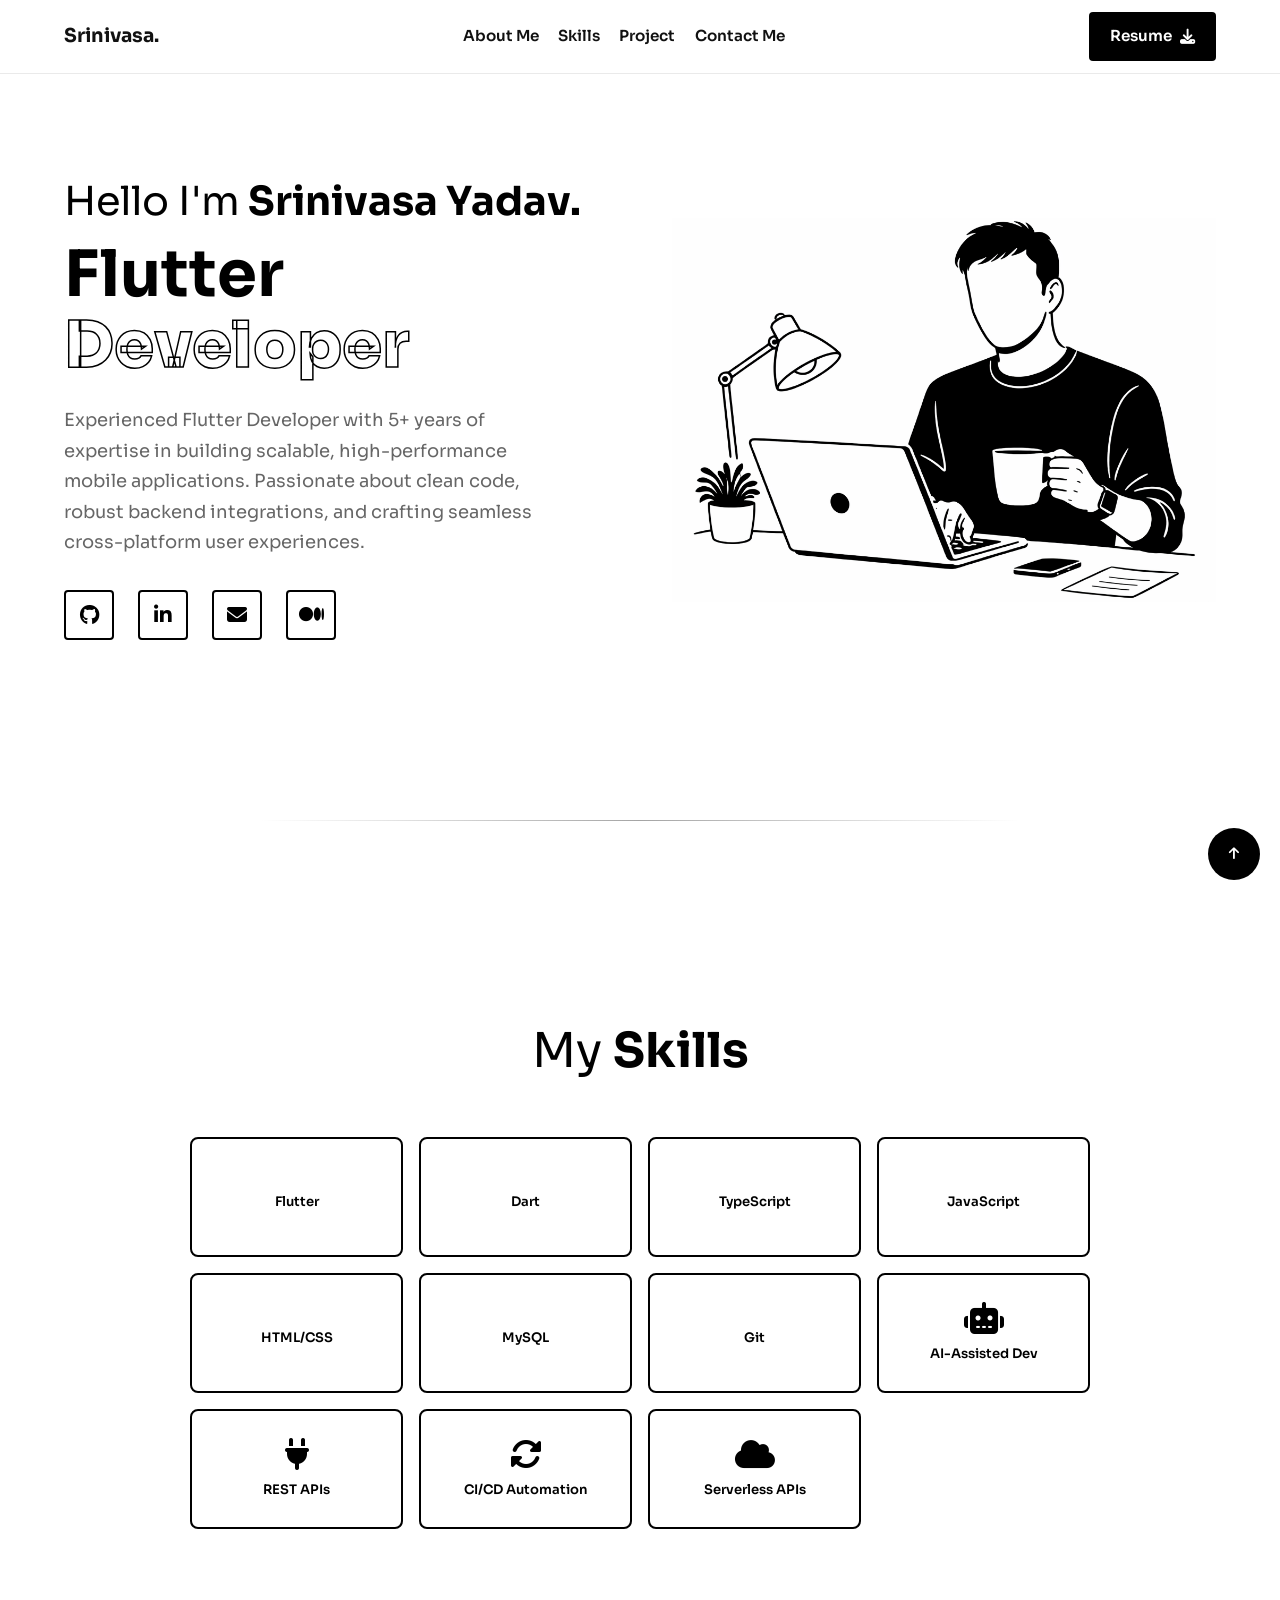
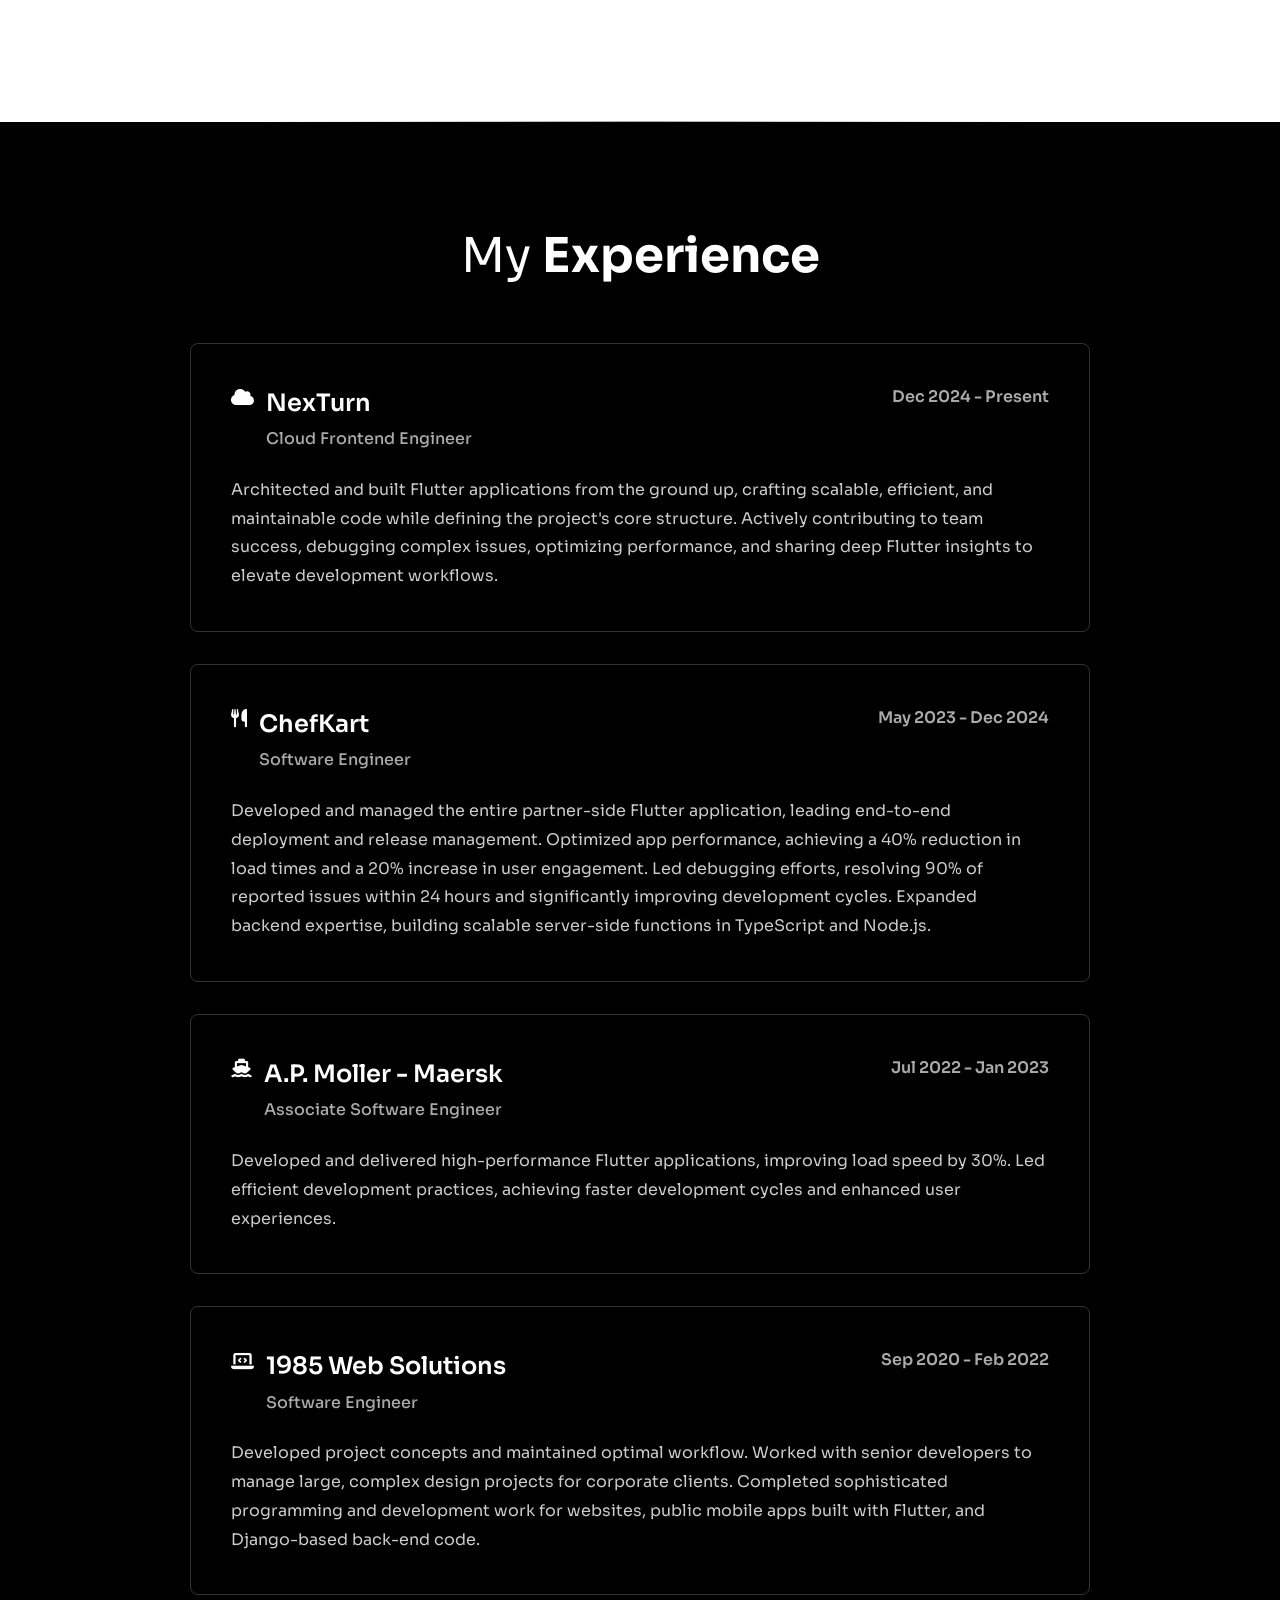
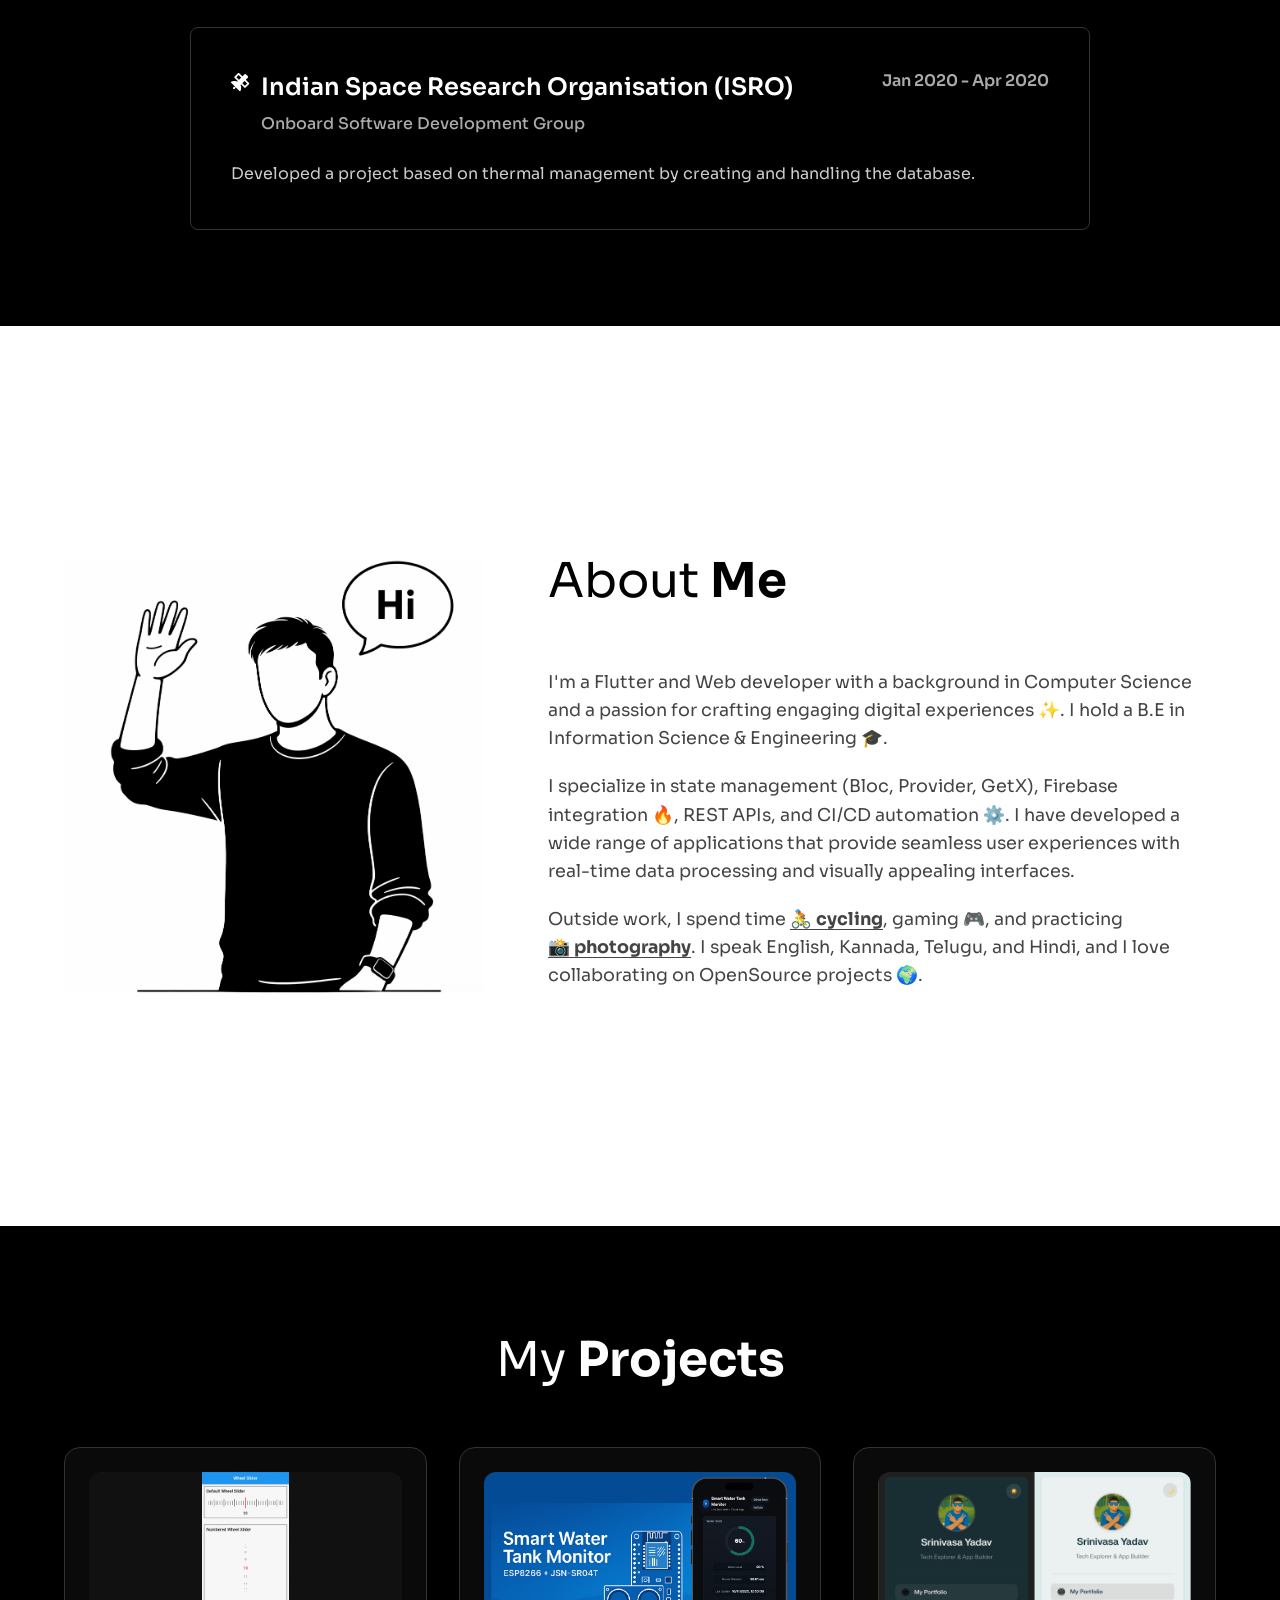
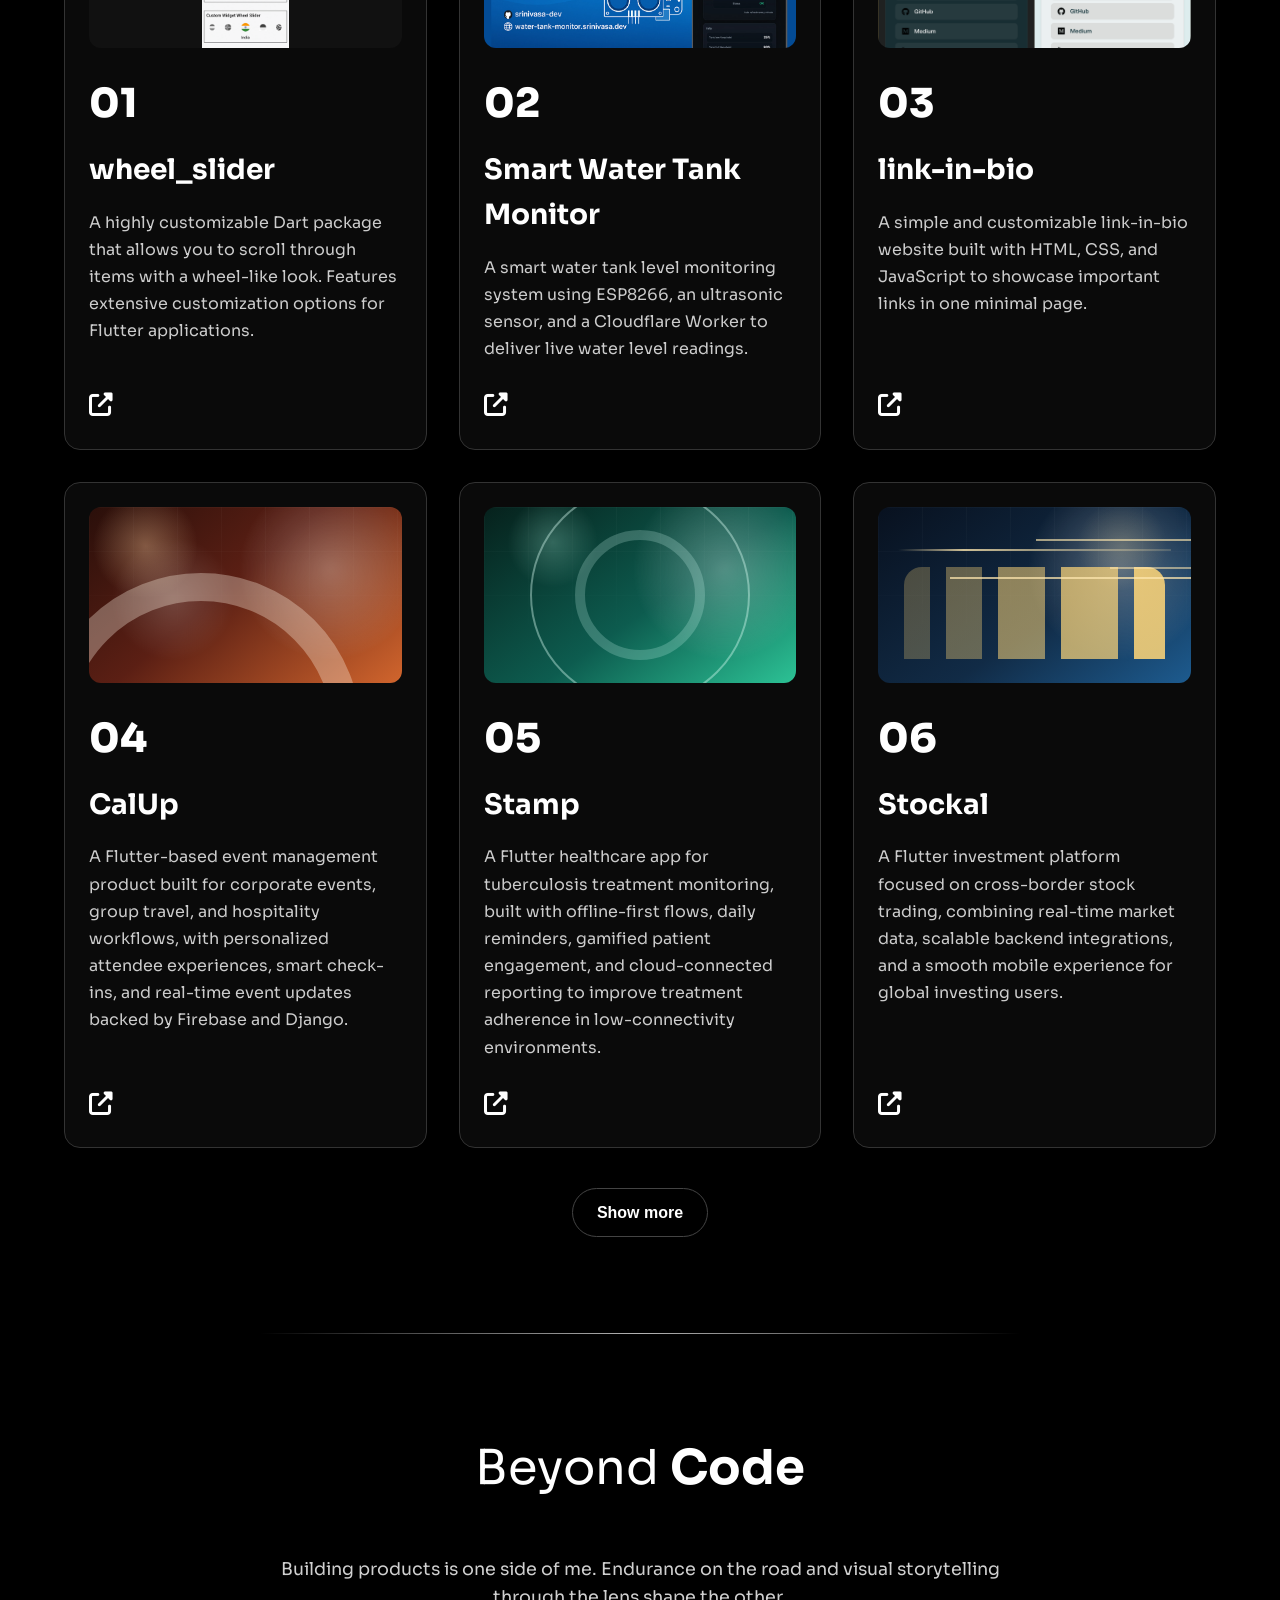
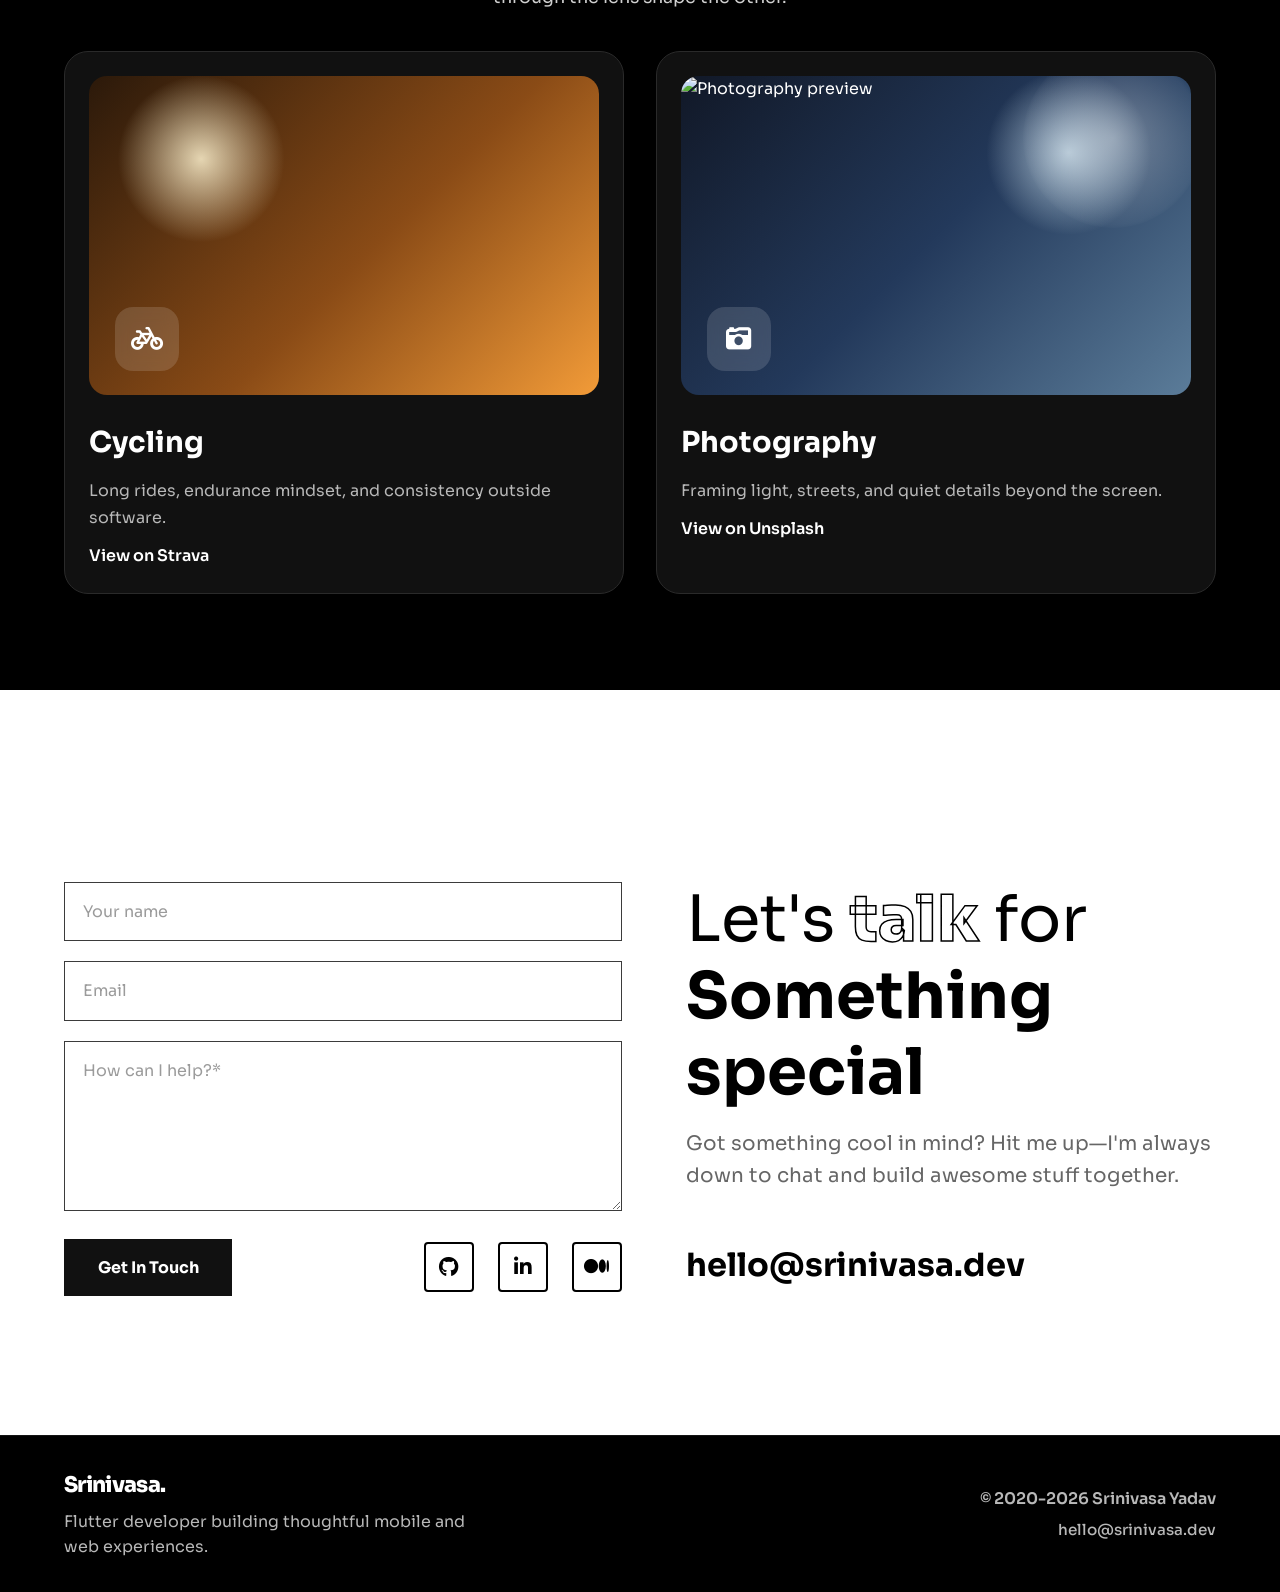
==== commit 12794183: "Fix on caching issue" ====
--- a/index.html
+++ b/index.html
@@ -36,6 +36,263 @@
     <meta name="twitter:image:alt" content="Srinivasa Yadav portfolio preview">
     <meta name="application-name" content="Srinivasa">
     <title>Srinivasa Yadav | Flutter Developer Portfolio</title>
+    <style>
+        html {
+            background: #ffffff;
+        }
+
+        body {
+            margin: 0;
+        }
+
+        .boot-loader {
+            position: fixed;
+            inset: 0;
+            z-index: 9999;
+            display: flex;
+            align-items: center;
+            justify-content: center;
+            padding: 24px;
+            background: #ffffff;
+            color: #111111;
+            font-family: 'Sora', sans-serif;
+        }
+
+        .boot-loader[hidden] {
+            display: none;
+        }
+
+        .boot-loader-card {
+            max-width: 320px;
+            text-align: center;
+        }
+
+        .boot-loader-spinner {
+            width: 42px;
+            height: 42px;
+            margin: 0 auto 16px;
+            border: 3px solid #e5e7eb;
+            border-top-color: #111111;
+            border-radius: 999px;
+            animation: boot-spin 0.8s linear infinite;
+        }
+
+        .boot-loader-title {
+            margin: 0 0 8px;
+            font-size: 1rem;
+            font-weight: 700;
+        }
+
+        .boot-loader-copy {
+            margin: 0;
+            font-size: 0.95rem;
+            line-height: 1.5;
+        }
+
+        .boot-loader-actions {
+            margin-top: 16px;
+        }
+
+        .boot-loader-refresh {
+            border: 0;
+            border-radius: 999px;
+            padding: 10px 16px;
+            background: #111111;
+            color: #ffffff;
+            font: inherit;
+        }
+
+        .navbar {
+            position: sticky;
+            top: 0;
+            z-index: 1000;
+            width: 100%;
+            padding: 16px 0;
+            background: #ffffff;
+            border-bottom: 1px solid #eaeaea;
+        }
+
+        .container {
+            width: 100%;
+            max-width: 1200px;
+            margin: 0 auto;
+            padding: 0 24px;
+        }
+
+        .nav-container,
+        .nav-actions,
+        .hero-content-wrapper,
+        .hero-social {
+            display: flex;
+            align-items: center;
+        }
+
+        .nav-container {
+            justify-content: space-between;
+            gap: 20px;
+        }
+
+        .logo {
+            color: #111111;
+            font-size: 1.25rem;
+            font-weight: 700;
+            text-decoration: none;
+            white-space: nowrap;
+        }
+
+        .nav-links {
+            display: flex;
+            flex-wrap: wrap;
+            gap: 18px;
+            font-size: 0.95rem;
+            font-weight: 600;
+        }
+
+        .nav-links a,
+        .social-icon,
+        .email-link {
+            color: #111111;
+            text-decoration: none;
+        }
+
+        .nav-actions {
+            gap: 12px;
+        }
+
+        .btn {
+            display: inline-flex;
+            align-items: center;
+            justify-content: center;
+            padding: 10px 18px;
+            border-radius: 999px;
+            font-size: 0.95rem;
+            font-weight: 600;
+            text-decoration: none;
+        }
+
+        .btn-primary {
+            background: #111111;
+            color: #ffffff;
+        }
+
+        .hamburger {
+            display: inline-flex;
+            align-items: center;
+            justify-content: center;
+            width: 42px;
+            height: 42px;
+            border: 1px solid #d1d5db;
+            border-radius: 10px;
+            background: #ffffff;
+            color: #111111;
+        }
+
+        .section {
+            padding: 96px 0;
+        }
+
+        #hero {
+            min-height: calc(100vh - 80px);
+            display: flex;
+            align-items: center;
+        }
+
+        .hero-content-wrapper {
+            justify-content: space-between;
+            gap: 48px;
+        }
+
+        .hero-text,
+        .hero-img-box {
+            flex: 1;
+        }
+
+        .hero-greeting,
+        .hero-title,
+        .hero-description {
+            margin: 0;
+        }
+
+        .hero-greeting {
+            font-size: clamp(2rem, 4vw, 3rem);
+            line-height: 1.1;
+            margin-bottom: 16px;
+        }
+
+        .hero-title {
+            font-size: clamp(3rem, 7vw, 5.5rem);
+            line-height: 0.95;
+            margin-bottom: 24px;
+        }
+
+        .hero-description {
+            max-width: 680px;
+            font-size: 1.1rem;
+            line-height: 1.7;
+            color: #303030;
+            margin-bottom: 24px;
+        }
+
+        .hero-social {
+            gap: 16px;
+            font-size: 1.5rem;
+        }
+
+        .hero-img-box img {
+            width: 100%;
+            max-width: 620px;
+            margin-left: auto;
+        }
+
+        @media (max-width: 900px) {
+            .nav-container,
+            .hero-content-wrapper {
+                flex-direction: column;
+                align-items: flex-start;
+            }
+
+            .nav-links {
+                gap: 14px;
+            }
+
+            .nav-actions {
+                width: 100%;
+            }
+
+            .hero-img-box img {
+                margin: 0 auto;
+            }
+        }
+
+        @media (max-width: 640px) {
+            .container {
+                padding: 0 16px;
+            }
+
+            .section {
+                padding: 72px 0;
+            }
+
+            .nav-links {
+                font-size: 0.9rem;
+                gap: 12px;
+            }
+
+            .btn {
+                padding: 9px 14px;
+            }
+
+            .hero-description {
+                font-size: 1rem;
+            }
+        }
+
+        @keyframes boot-spin {
+            to {
+                transform: rotate(360deg);
+            }
+        }
+    </style>
     <script type="application/ld+json">
         {
             "@context": "https://schema.org",
@@ -73,6 +330,79 @@
             ]
         }
     </script>
+    <script>
+        (function () {
+            const boot = {
+                hasFailed: false,
+                isVisible: false,
+                revealTimeoutId: null,
+                timeoutId: null,
+                show() {
+                    if (boot.isVisible) {
+                        return;
+                    }
+
+                    const loader = document.querySelector('[data-boot-loader]');
+                    if (loader) {
+                        loader.hidden = false;
+                        boot.isVisible = true;
+                    }
+                },
+                markReady() {
+                    if (boot.hasFailed) {
+                        return;
+                    }
+
+                    const loader = document.querySelector('[data-boot-loader]');
+                    if (loader) {
+                        loader.hidden = true;
+                    }
+                    boot.isVisible = false;
+                    if (boot.revealTimeoutId) {
+                        clearTimeout(boot.revealTimeoutId);
+                    }
+                    if (boot.timeoutId) {
+                        clearTimeout(boot.timeoutId);
+                    }
+                },
+                markFailed(message) {
+                    boot.hasFailed = true;
+                    boot.show();
+                    const title = document.querySelector('[data-boot-title]');
+                    const copy = document.querySelector('[data-boot-copy]');
+                    const actions = document.querySelector('[data-boot-actions]');
+
+                    if (title) {
+                        title.textContent = 'Having trouble loading the page';
+                    }
+                    if (copy) {
+                        copy.textContent = message || 'Please refresh the page and try again.';
+                    }
+                    if (actions) {
+                        actions.hidden = false;
+                    }
+                }
+            };
+
+            window.__appBoot = boot;
+
+            window.addEventListener('load', () => {
+                window.setTimeout(() => boot.markReady(), 0);
+            });
+
+            document.addEventListener('DOMContentLoaded', () => {
+                boot.revealTimeoutId = window.setTimeout(() => {
+                    boot.show();
+                }, 1200);
+
+                boot.timeoutId = window.setTimeout(() => {
+                    if (!boot.hasFailed) {
+                        boot.markFailed('This is taking longer than expected. Please refresh the page and try again.');
+                    }
+                }, 7000);
+            });
+        })();
+    </script>
     <!-- Google Fonts -->
     <link rel="stylesheet" href="https://fonts.googleapis.com/css2?family=Sora:wght@400;600;700;800&display=swap">
     <!-- Font Awesome -->
@@ -80,10 +410,20 @@
     <!-- Devicon for precise skill icons -->
     <link rel="stylesheet" type="text/css" href="https://cdn.jsdelivr.net/gh/devicons/devicon@latest/devicon.min.css" />
     <!-- Custom CSS -->
-    <link rel="stylesheet" href="assets/css/sn.css">
+    <link rel="stylesheet" href="/assets/css/sn.css?v=20260321" onerror="window.__appBoot?.markFailed('We could not load the page properly. Please refresh and try again.')">
 </head>
 
 <body>
+    <div class="boot-loader" data-boot-loader hidden>
+        <div class="boot-loader-card">
+            <div class="boot-loader-spinner" aria-hidden="true"></div>
+            <p class="boot-loader-title" data-boot-title>Loading the page…</p>
+            <p class="boot-loader-copy" data-boot-copy>Please wait a moment.</p>
+            <div class="boot-loader-actions" data-boot-actions hidden>
+                <button type="button" class="boot-loader-refresh" onclick="window.location.reload()">Refresh</button>
+            </div>
+        </div>
+    </div>
     <div style="position:absolute;left:-9999px;width:1px;height:1px;overflow:hidden;">
         Srinivasa Yadav, also known as Srinivasa, is a Flutter developer portfolio website.
     </div>
@@ -621,10 +961,10 @@
     </button>
 
     <!-- Scripts -->
-    <script src="assets/js/sn.js"></script>
-    <script type="module" src="assets/js/firebase.js"></script>
+    <script src="/assets/js/sn.js?v=20260321" onerror="window.__appBoot?.markFailed('We could not load the page properly. Please refresh and try again.')"></script>
+    <script type="module" src="/assets/js/firebase.js?v=20260321"></script>
     <script type="module">
-        import { CLARITY_KEY } from './assets/js/apikeys.js';
+        import { CLARITY_KEY } from '/assets/js/apikeys.js?v=20260321';
 
         if (CLARITY_KEY) {
             (function (c, l, a, r, i, t, y) {
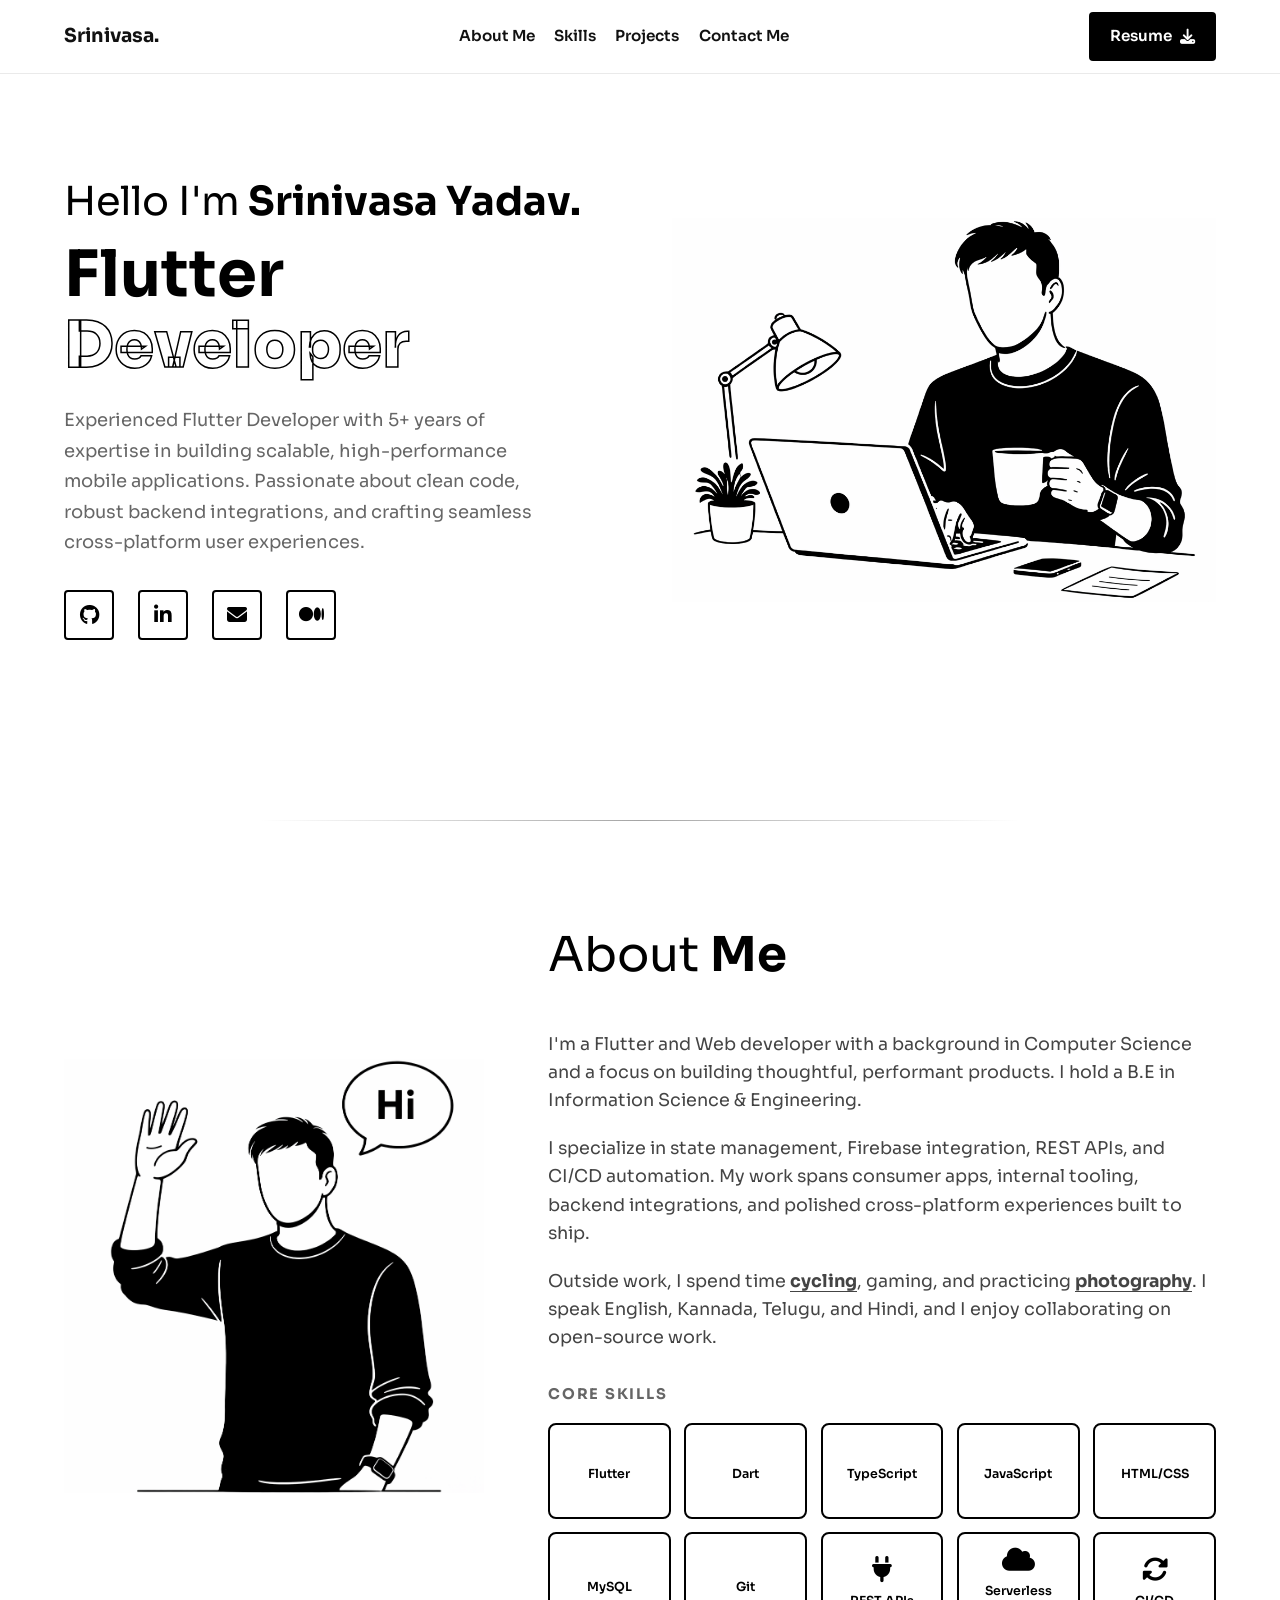
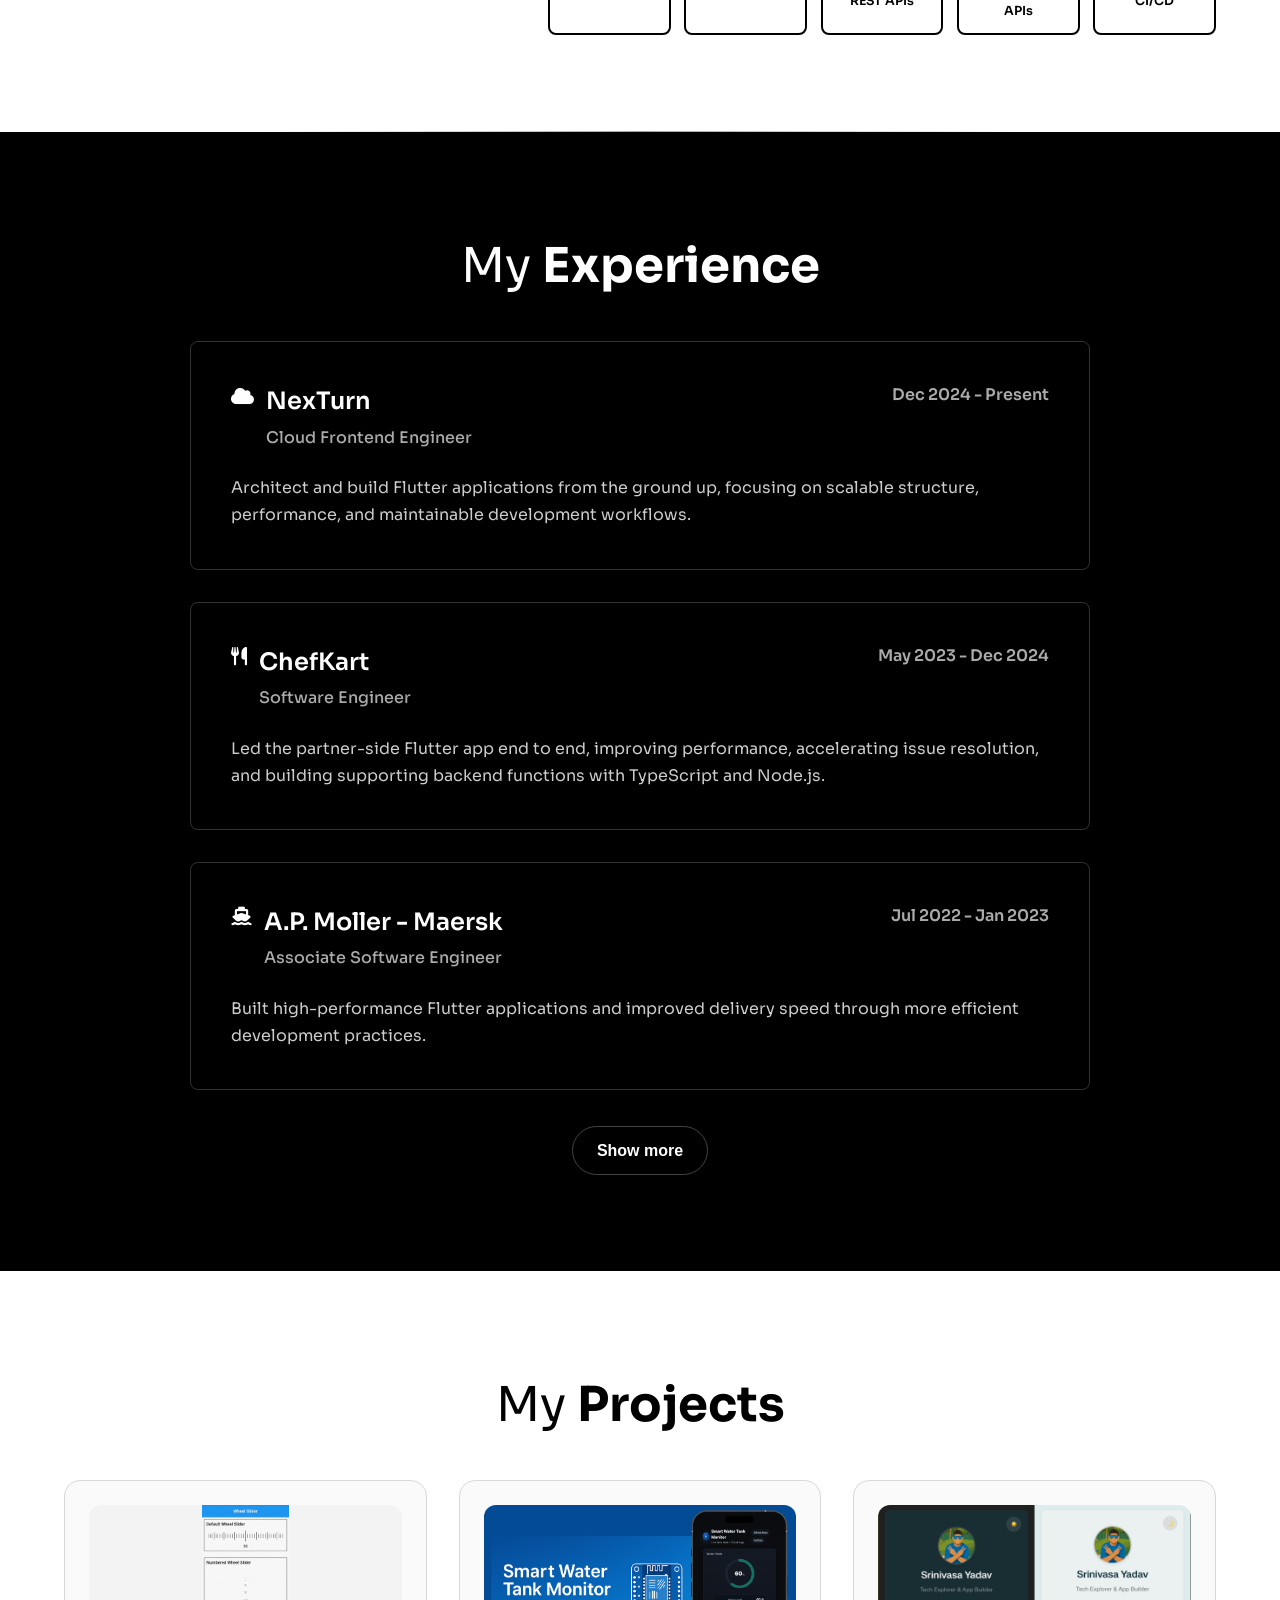
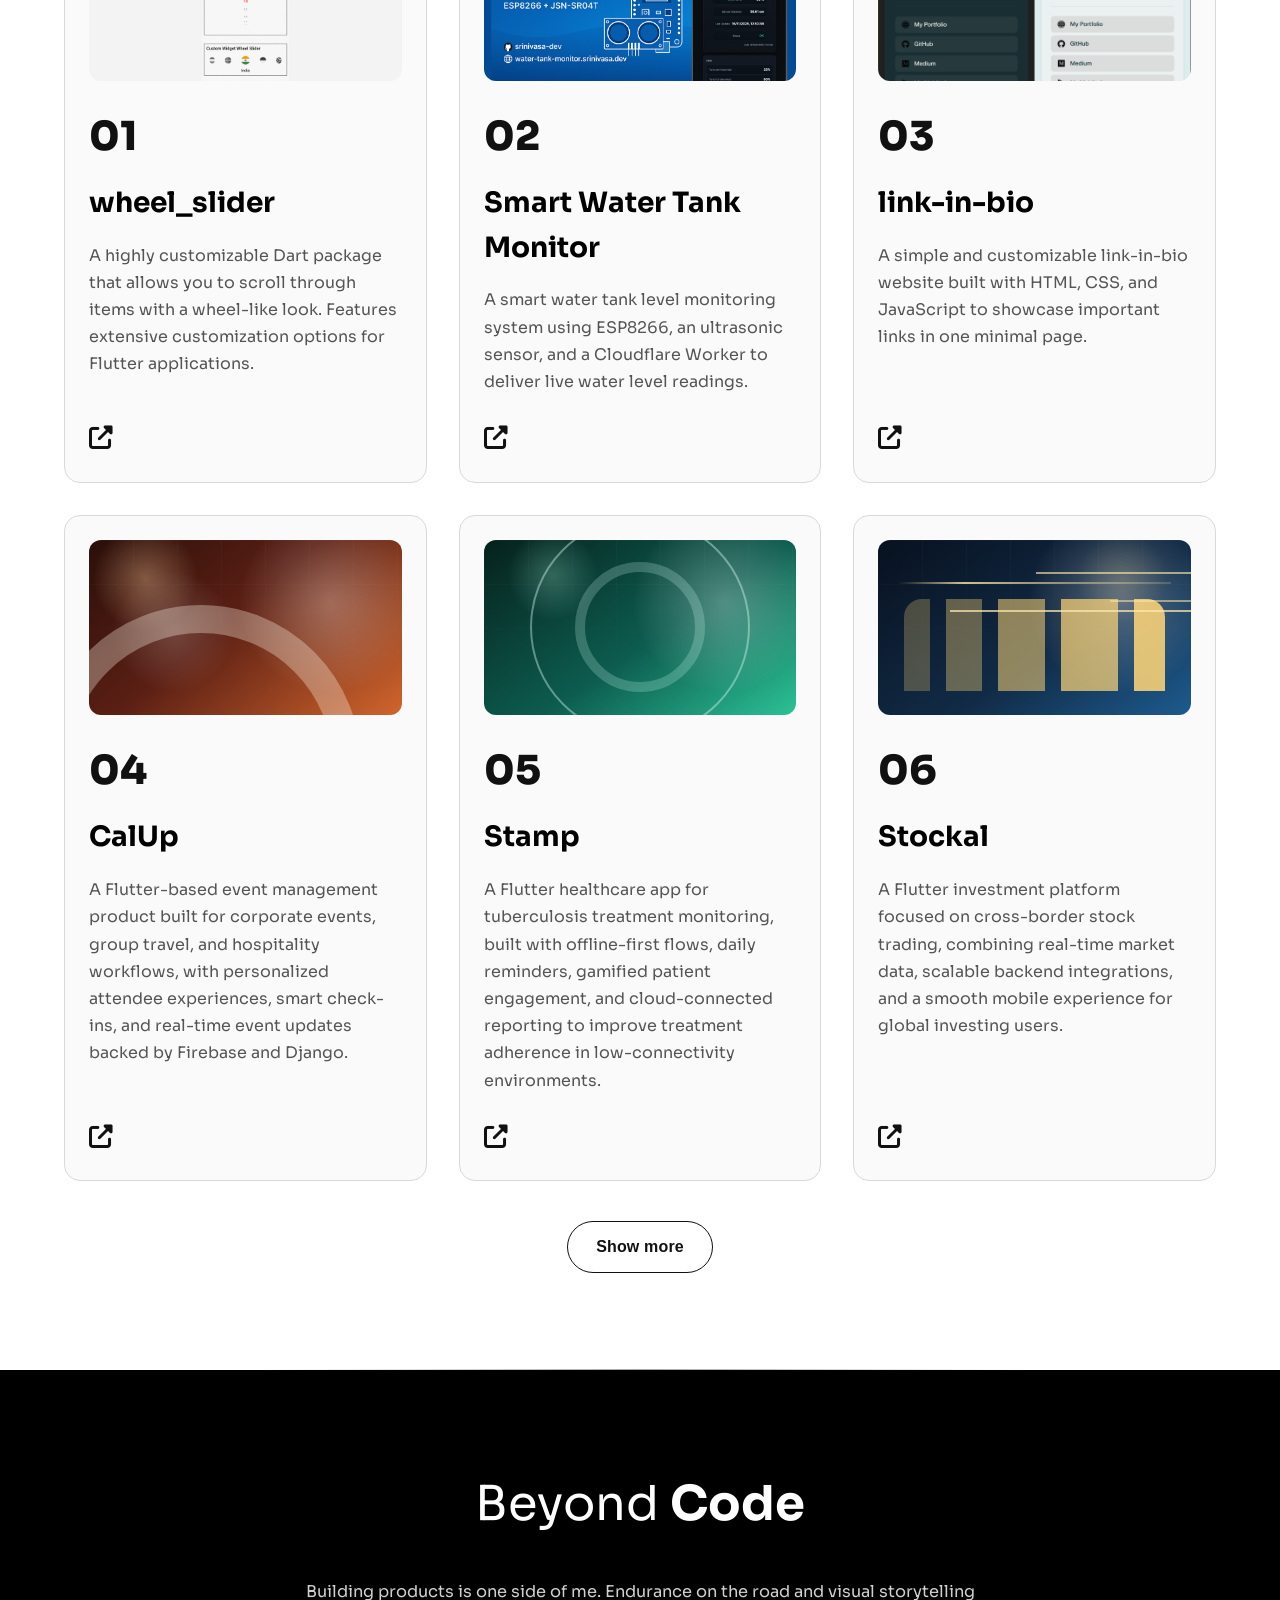
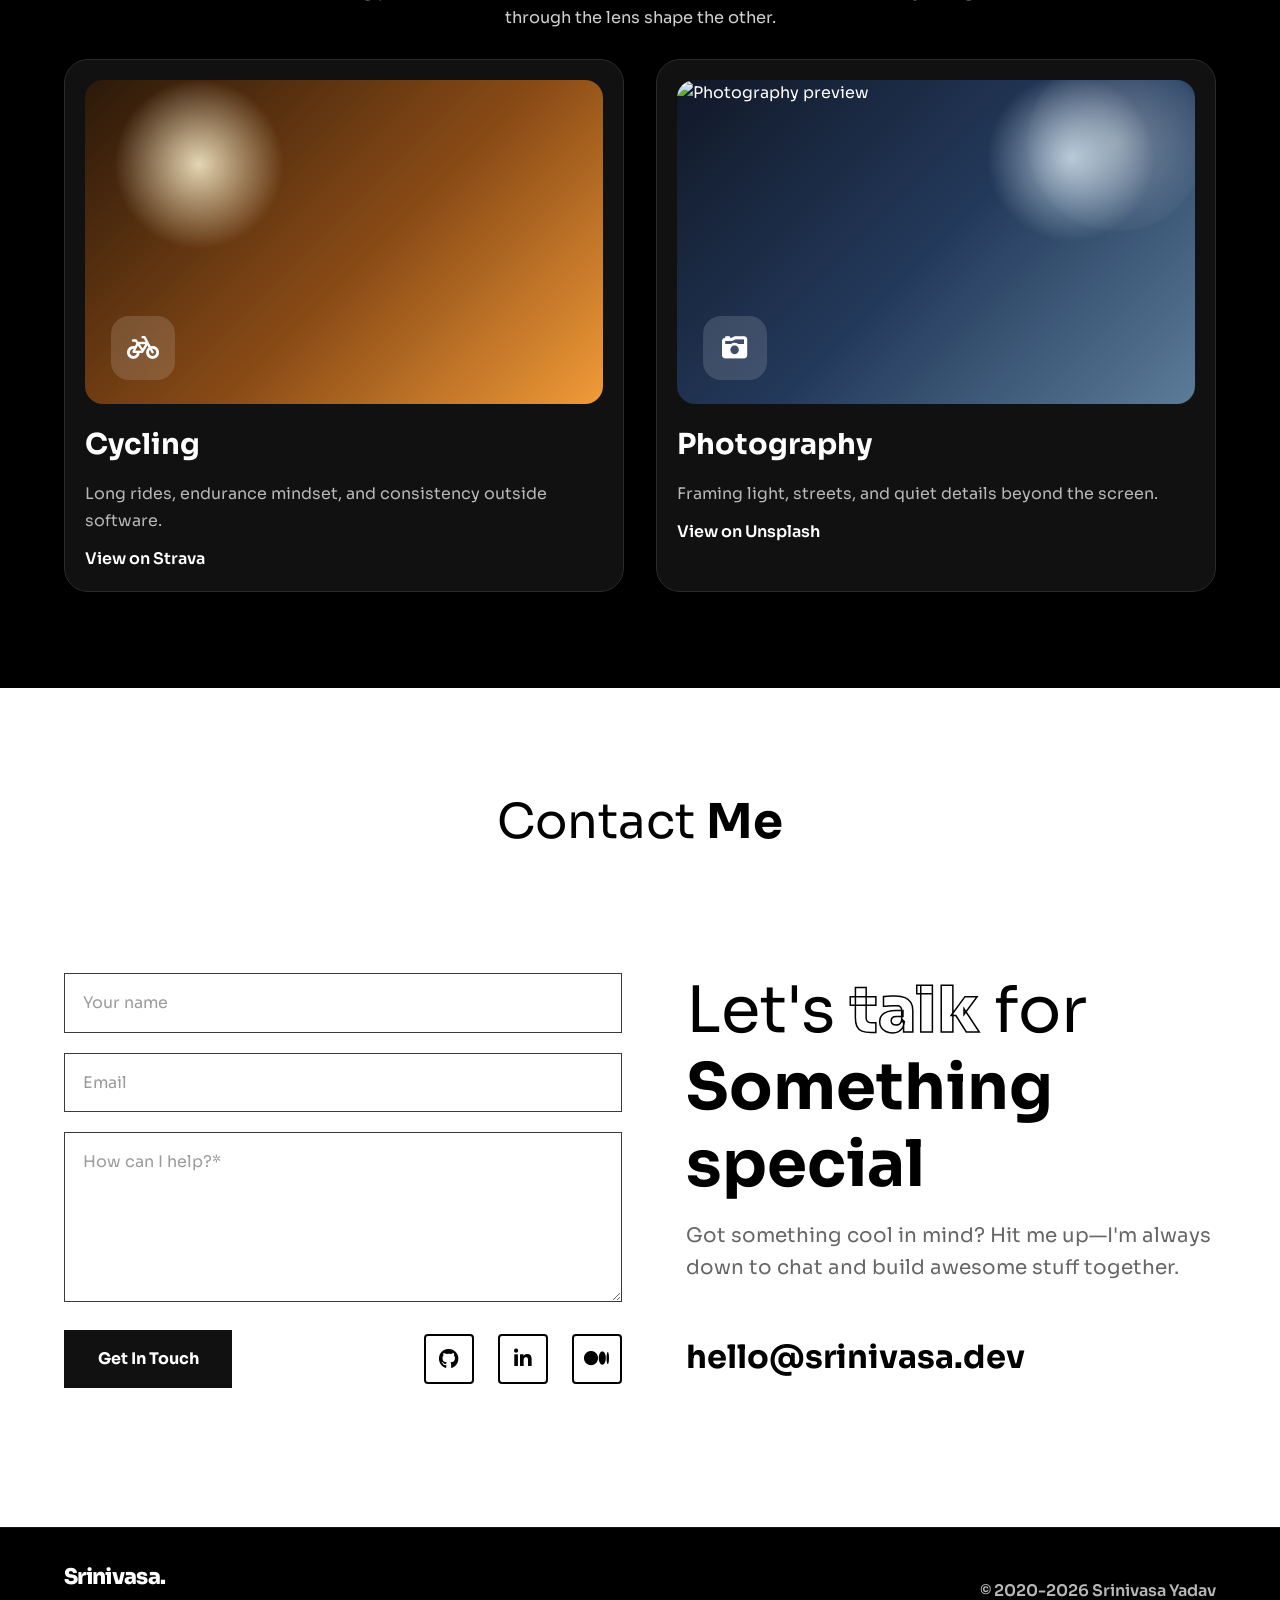
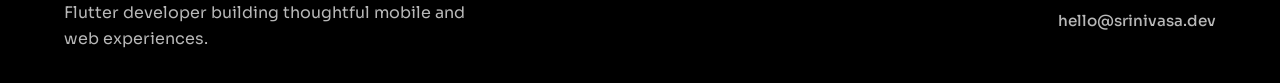
==== commit 5fd1ec3a: "Fixed few UI issues Optimized UI to what is required and reduce scroll length" ====
--- a/index.html
+++ b/index.html
@@ -25,7 +25,7 @@
     <meta property="og:image" content="https://srinivasa.dev/assets/imgs/social-preview.png">
     <meta property="og:image:secure_url" content="https://srinivasa.dev/assets/imgs/social-preview.png">
     <meta property="og:image:width" content="1200">
-    <meta property="og:image:height" content="1200">
+    <meta property="og:image:height" content="630">
     <meta property="og:image:type" content="image/png">
     <meta property="og:image:alt" content="Srinivasa Yadav portfolio preview">
     <meta name="twitter:card" content="summary_large_image">
@@ -128,8 +128,11 @@
         }
 
         .nav-container {
-            justify-content: space-between;
+            display: grid;
+            grid-template-columns: auto 1fr auto;
+            justify-content: initial;
             gap: 20px;
+            flex-wrap: nowrap;
         }
 
         .logo {
@@ -138,11 +141,13 @@
             font-weight: 700;
             text-decoration: none;
             white-space: nowrap;
+            flex-shrink: 0;
         }
 
         .nav-links {
             display: flex;
             flex-wrap: wrap;
+            justify-self: center;
             gap: 18px;
             font-size: 0.95rem;
             font-weight: 600;
@@ -157,6 +162,8 @@
 
         .nav-actions {
             gap: 12px;
+            margin-left: auto;
+            flex-shrink: 0;
         }
 
         .btn {
@@ -176,7 +183,7 @@
         }
 
         .hamburger {
-            display: inline-flex;
+            display: none;
             align-items: center;
             justify-content: center;
             width: 42px;
@@ -245,18 +252,78 @@
         }
 
         @media (max-width: 900px) {
-            .nav-container,
+            .nav-container {
+                display: flex;
+                align-items: center;
+                justify-content: space-between;
+            }
+
             .hero-content-wrapper {
                 flex-direction: column;
                 align-items: flex-start;
             }
 
             .nav-links {
-                gap: 14px;
+                position: absolute;
+                top: calc(100% + 0.75rem);
+                left: 50%;
+                right: auto;
+                width: 100vw;
+                max-width: 100vw;
+                display: flex;
+                flex-direction: column;
+                gap: 6px;
+                padding: 12px 16px 16px;
+                background: #ffffff;
+                border-top: 1px solid #ece7de;
+                border-bottom: 1px solid #ece7de;
+                box-shadow: 0 16px 28px rgba(0, 0, 0, 0.08);
+                opacity: 0;
+                visibility: hidden;
+                pointer-events: none;
+                transform: translateX(-50%) translateY(-10px);
+                transition: opacity 0.22s ease, transform 0.22s ease, visibility 0.22s ease;
+                z-index: 20;
+            }
+
+            .nav-container {
+                gap: 10px;
             }
 
             .nav-actions {
-                width: 100%;
+                width: auto;
+            }
+
+            .nav-actions .btn {
+                padding: 9px 14px;
+                font-size: 0.9rem;
+                white-space: nowrap;
+            }
+
+            .hamburger {
+                display: inline-flex;
+                flex-shrink: 0;
+            }
+
+            .nav-links.active {
+                opacity: 1;
+                visibility: visible;
+                pointer-events: auto;
+                transform: translateX(-50%) translateY(0);
+            }
+
+            .nav-links a {
+                display: flex;
+                align-items: center;
+                justify-content: space-between;
+                padding: 14px 4px;
+                border-bottom: 1px solid #f0ebe3;
+                font-size: 1rem;
+                font-weight: 700;
+            }
+
+            .nav-links a:last-child {
+                border-bottom: none;
             }
 
             .hero-img-box img {
@@ -437,7 +504,7 @@
             <nav class="nav-links">
                 <a href="#about">About Me</a>
                 <a href="#skills">Skills</a>
-                <a href="#projects">Project</a>
+                <a href="#projects">Projects</a>
                 <a href="#beyond-code" class="mobile-only-nav">Beyond Code</a>
                 <a href="#contact">Contact Me</a>
             </nav>
@@ -486,54 +553,72 @@
         </div>
     </div>
 
-    <!-- Skills Section -->
-    <section id="skills" class="section bg-white">
-        <div class="container">
-            <h2 class="section-title">My <span class="fw-bold">Skills</span></h2>
-            <div class="skills-grid">
-                <div class="skill-card">
-                    <i class="devicon-flutter-plain"></i>
-                    <span>Flutter</span>
-                </div>
-                <div class="skill-card">
-                    <i class="devicon-dart-plain"></i>
-                    <span>Dart</span>
-                </div>
-                <div class="skill-card">
-                    <i class="devicon-typescript-plain"></i>
-                    <span>TypeScript</span>
-                </div>
-                <div class="skill-card">
-                    <i class="devicon-javascript-plain"></i>
-                    <span>JavaScript</span>
-                </div>
-                <div class="skill-card">
-                    <i class="devicon-html5-plain"></i>
-                    <span>HTML/CSS</span>
-                </div>
-                <div class="skill-card">
-                    <i class="devicon-mysql-plain"></i>
-                    <span>MySQL</span>
-                </div>
-                <div class="skill-card">
-                    <i class="devicon-git-plain"></i>
-                    <span>Git</span>
-                </div>
-                <div class="skill-card">
-                    <i class="fas fa-robot"></i>
-                    <span>AI-Assisted Dev</span>
-                </div>
-                <div class="skill-card">
-                    <i class="fas fa-plug"></i>
-                    <span>REST APIs</span>
-                </div>
-                <div class="skill-card">
-                    <i class="fas fa-sync-alt"></i>
-                    <span>CI/CD Automation</span>
-                </div>
-                <div class="skill-card">
-                    <i class="fas fa-cloud"></i>
-                    <span>Serverless APIs</span>
+    <!-- About Me Section -->
+    <section id="about" class="section bg-white">
+        <div class="container about-wrapper">
+            <div class="about-img">
+                <img src="assets/imgs/about_boy.png" alt="About Me Illustration">
+            </div>
+            <div class="about-text">
+                <h2 class="section-title" style="text-align: left;">About <span class="fw-bold">Me</span></h2>
+                <p>
+                    I'm a Flutter and Web developer with a background in Computer Science and a focus on building
+                    thoughtful, performant products. I hold a B.E in Information Science & Engineering.
+                </p>
+                <p>
+                    I specialize in state management, Firebase integration, REST APIs, and CI/CD automation. My work
+                    spans consumer apps, internal tooling, backend integrations, and polished cross-platform
+                    experiences built to ship.
+                </p>
+                <p>
+                    Outside work, I spend time <a href="#beyond-code" class="about-inline-link">cycling</a>,
+                    gaming, and practicing <a href="#beyond-code" class="about-inline-link">photography</a>.
+                    I speak English, Kannada, Telugu, and Hindi, and I enjoy collaborating on open-source work.
+                </p>
+                <div id="skills" class="about-skills">
+                    <div class="about-skills-heading">Core Skills</div>
+                    <div class="skills-grid skills-grid-compact">
+                        <div class="skill-card">
+                            <i class="devicon-flutter-plain"></i>
+                            <span>Flutter</span>
+                        </div>
+                        <div class="skill-card">
+                            <i class="devicon-dart-plain"></i>
+                            <span>Dart</span>
+                        </div>
+                        <div class="skill-card">
+                            <i class="devicon-typescript-plain"></i>
+                            <span>TypeScript</span>
+                        </div>
+                        <div class="skill-card">
+                            <i class="devicon-javascript-plain"></i>
+                            <span>JavaScript</span>
+                        </div>
+                        <div class="skill-card">
+                            <i class="devicon-html5-plain"></i>
+                            <span>HTML/CSS</span>
+                        </div>
+                        <div class="skill-card">
+                            <i class="devicon-mysql-plain"></i>
+                            <span>MySQL</span>
+                        </div>
+                        <div class="skill-card">
+                            <i class="devicon-git-plain"></i>
+                            <span>Git</span>
+                        </div>
+                        <div class="skill-card">
+                            <i class="fas fa-plug"></i>
+                            <span>REST APIs</span>
+                        </div>
+                        <div class="skill-card">
+                            <i class="fas fa-cloud"></i>
+                            <span>Serverless APIs</span>
+                        </div>
+                        <div class="skill-card">
+                            <i class="fas fa-sync-alt"></i>
+                            <span>CI/CD</span>
+                        </div>
+                    </div>
                 </div>
             </div>
         </div>
@@ -549,7 +634,7 @@
     <section id="experience" class="section bg-black">
         <div class="container">
             <h2 class="section-title">My <span class="fw-bold">Experience</span></h2>
-            <div class="experience-list">
+            <div class="experience-list" data-experience-limit="3">
 
                 <div class="experience-card">
                     <div class="exp-header">
@@ -564,10 +649,8 @@
                         <div class="exp-date">Dec 2024 - Present</div>
                     </div>
                     <p class="exp-desc">
-                        Architected and built Flutter applications from the ground up, crafting scalable, efficient,
-                        and maintainable code while defining the project's core structure. Actively contributing to
-                        team success, debugging complex issues, optimizing performance, and sharing deep Flutter
-                        insights to elevate development workflows.
+                        Architect and build Flutter applications from the ground up, focusing on scalable structure,
+                        performance, and maintainable development workflows.
                     </p>
                 </div>
 
@@ -584,11 +667,8 @@
                         <div class="exp-date">May 2023 - Dec 2024</div>
                     </div>
                     <p class="exp-desc">
-                        Developed and managed the entire partner-side Flutter application, leading end-to-end
-                        deployment and release management. Optimized app performance, achieving a 40% reduction in
-                        load times and a 20% increase in user engagement. Led debugging efforts, resolving 90% of
-                        reported issues within 24 hours and significantly improving development cycles. Expanded
-                        backend expertise, building scalable server-side functions in TypeScript and Node.js.
+                        Led the partner-side Flutter app end to end, improving performance, accelerating issue
+                        resolution, and building supporting backend functions with TypeScript and Node.js.
                     </p>
                 </div>
 
@@ -605,9 +685,8 @@
                         <div class="exp-date">Jul 2022 - Jan 2023</div>
                     </div>
                     <p class="exp-desc">
-                        Developed and delivered high-performance Flutter applications, improving load speed by 30%.
-                        Led efficient development practices, achieving faster development cycles and enhanced user
-                        experiences.
+                        Built high-performance Flutter applications and improved delivery speed through more efficient
+                        development practices.
                     </p>
                 </div>
 
@@ -624,10 +703,8 @@
                         <div class="exp-date">Sep 2020 - Feb 2022</div>
                     </div>
                     <p class="exp-desc">
-                        Developed project concepts and maintained optimal workflow. Worked with senior developers to
-                        manage large, complex design projects for corporate clients. Completed sophisticated
-                        programming and development work for websites, public mobile apps built with Flutter, and
-                        Django-based back-end code.
+                        Delivered websites, Flutter apps, and Django-backed features while supporting large client
+                        projects and day-to-day development workflow.
                     </p>
                 </div>
 
@@ -644,46 +721,23 @@
                         <div class="exp-date">Jan 2020 - Apr 2020</div>
                     </div>
                     <p class="exp-desc">
-                        Developed a project based on thermal management by creating and handling the database.
+                        Built a thermal management project focused on database design and handling.
                     </p>
                 </div>
 
             </div>
+            <div class="experience-actions">
+                <button type="button" class="experience-toggle" aria-expanded="false" hidden>Show more</button>
+            </div>
         </div>
     </section>
 
-    <!-- About Me Section -->
-    <section id="about" class="section bg-white">
-        <div class="container about-wrapper">
-            <div class="about-img">
-                <img src="assets/imgs/about_boy.png" alt="About Me Illustration">
-            </div>
-            <div class="about-text">
-                <h2 class="section-title" style="text-align: left;">About <span class="fw-bold">Me</span></h2>
-                <p>
-                    I'm a Flutter and Web developer with a background in Computer Science and a passion for crafting
-                    engaging digital experiences ✨. I hold a B.E in Information Science & Engineering 🎓.
-                </p>
-                <p>
-                    I specialize in state management (Bloc, Provider, GetX), Firebase integration 🔥, REST APIs, and
-                    CI/CD automation ⚙️. I have developed a wide range of applications that provide seamless user
-                    experiences with real-time data processing and visually appealing interfaces.
-                </p>
-                <p>
-                    Outside work, I spend time <a href="#beyond-code" class="about-inline-link">🚴 cycling</a>,
-                    gaming 🎮, and practicing <a href="#beyond-code" class="about-inline-link">📸 photography</a>.
-                    I speak English, Kannada, Telugu, and Hindi, and I love collaborating on OpenSource projects 🌍.
-                </p>
-            </div>
-        </div>
-    </section>
-
     <!-- Projects Section -->
-    <section id="projects" class="section bg-black">
+    <section id="projects" class="section bg-white">
         <div class="container">
-            <h2 class="section-title" style="color:#FFF;">My <span class="fw-bold">Projects</span></h2>
-
-            <div class="projects-list" data-project-limit="6">
+            <h2 class="section-title">My <span class="fw-bold">Projects</span></h2>
+
+            <div class="projects-list" data-project-limit-mobile="4" data-project-limit-desktop="6">
 
                 <div class="project-row" data-project-url="https://pub.dev/packages/wheel_slider" role="link" tabindex="0" aria-label="Open wheel_slider project">
                     <div class="project-img-wrapper">
@@ -854,7 +908,7 @@
         </div>
     </section>
 
-    <div class="section-divider section-divider-dark" aria-hidden="true">
+    <div class="section-divider section-divider-light" aria-hidden="true">
         <div class="container">
             <span class="section-divider-line"></span>
         </div>
@@ -902,6 +956,9 @@
 
     <!-- Contact & Footer -->
     <section id="contact" class="section bg-white" style="padding-bottom: 0; min-height: auto;">
+        <div class="container contact-section-head">
+            <h2 class="section-title">Contact <span class="fw-bold">Me</span></h2>
+        </div>
         <div class="container contact-shell" style="padding-top: 6rem; padding-bottom: 6rem;">
             <form class="contact-form" id="contact-form">
                 <input type="text" name="company" class="contact-honeypot" tabindex="-1" autocomplete="off"
--- a/assets/css/sn.css
+++ b/assets/css/sn.css
@@ -173,9 +173,11 @@
 }
 
 .nav-container {
-    display: flex;
+    display: grid;
+    grid-template-columns: auto 1fr auto;
     align-items: center;
-    justify-content: space-between;
+    gap: 0.75rem;
+    position: relative;
 }
 
 .logo {
@@ -184,10 +186,13 @@
     display: flex;
     align-items: center;
     gap: 0.5rem;
+    flex-shrink: 0;
+    white-space: nowrap;
 }
 
 .nav-links {
     display: flex;
+    justify-self: center;
     gap: 1.2rem;
     font-weight: 600;
     font-size: 0.95rem;
@@ -201,6 +206,8 @@
     display: flex;
     align-items: center;
     gap: 0.6rem;
+    margin-left: auto;
+    flex-shrink: 0;
 }
 
 .btn {
@@ -296,7 +303,7 @@
 .section-title {
     font-size: 3rem;
     font-weight: 400;
-    margin-bottom: 3rem;
+    margin-bottom: 2.25rem;
     text-align: center;
 }
 
@@ -359,6 +366,23 @@
     color: #FFFFFF;
 }
 
+.skills-grid-compact {
+    grid-template-columns: repeat(5, minmax(0, 1fr));
+    gap: 0.85rem;
+    max-width: none;
+    margin: 0;
+}
+
+.skills-grid-compact .skill-card {
+    min-height: 96px;
+    padding: 0.75rem;
+    font-size: 0.78rem;
+}
+
+.skills-grid-compact .skill-card i {
+    font-size: 1.65rem;
+}
+
 @media (max-width: 1024px) {
     .skills-grid {
         grid-template-columns: repeat(3, minmax(0, 1fr));
@@ -385,6 +409,10 @@
 .experience-card:hover {
     transform: translateY(-5px);
     border-color: #555555;
+}
+
+.experience-list.is-collapsed .experience-card.is-hidden {
+    display: none;
 }
 
 .exp-header {
@@ -442,7 +470,13 @@
 
 .exp-desc {
     color: #CCCCCC;
-    line-height: 1.8;
+    line-height: 1.7;
+}
+
+.experience-actions {
+    display: flex;
+    justify-content: center;
+    margin-top: 2.25rem;
 }
 
 /* About Me */
@@ -466,6 +500,19 @@
     margin-bottom: 1.25rem;
     color: #444;
     font-size: 1.1rem;
+}
+
+.about-skills {
+    margin-top: 2rem;
+}
+
+.about-skills-heading {
+    margin-bottom: 1rem;
+    font-size: 0.92rem;
+    font-weight: 700;
+    letter-spacing: 0.12em;
+    text-transform: uppercase;
+    color: #666666;
 }
 
 .about-inline-link {
@@ -480,10 +527,10 @@
 /* Beyond Code */
 .beyond-intro {
     max-width: 720px;
-    margin: 0 auto 2.5rem;
+    margin: 0 auto 1.75rem;
     text-align: center;
     color: #555555;
-    font-size: 1.1rem;
+    font-size: 1.02rem;
 }
 
 .beyond-grid {
@@ -495,13 +542,13 @@
 .beyond-card {
     display: flex;
     flex-direction: column;
-    gap: 1.5rem;
-    padding: 1.5rem;
+    gap: 1.1rem;
+    padding: 1.25rem;
     border-radius: 24px;
     text-decoration: none;
     color: inherit;
     border: 1px solid #E6E6E6;
-    background: #FAFAFA;
+    background: #FEFEFE;
     transition: transform 0.25s ease, box-shadow 0.25s ease, border-color 0.25s ease;
 }
 
@@ -671,9 +718,9 @@
     flex-direction: column;
     gap: 1.5rem;
     padding: 1.5rem;
-    border: 1px solid #333333;
+    border: 1px solid #D9D9D9;
     border-radius: 16px;
-    background: #0A0A0A;
+    background: #FAFAFA;
     height: 100%;
     transition: transform 0.25s ease, border-color 0.25s ease, box-shadow 0.25s ease, background-color 0.25s ease;
 }
@@ -686,15 +733,15 @@
 .project-row:active,
 .project-row:focus-within {
     transform: translateY(-6px);
-    border-color: #666666;
-    background: #121212;
-    box-shadow: 0 18px 36px rgba(0, 0, 0, 0.28);
+    border-color: #BDBDBD;
+    background: #FEFEFE;
+    box-shadow: 0 18px 36px rgba(0, 0, 0, 0.12);
 }
 
 .project-row:hover .project-link,
 .project-row:active .project-link,
 .project-row:focus-within .project-link {
-    color: #AAAAAA;
+    color: #555555;
 }
 
 .project-info {
@@ -707,7 +754,7 @@
     font-size: 2.5rem;
     font-weight: 800;
     margin-bottom: 0.75rem;
-    color: #FFFFFF;
+    color: #111111;
 }
 
 .project-title {
@@ -717,7 +764,7 @@
 }
 
 .project-desc {
-    color: #CCCCCC;
+    color: #555555;
     font-size: 1rem;
     margin-bottom: 1.5rem;
     line-height: 1.7;
@@ -725,14 +772,14 @@
 
 .project-link {
     font-size: 1.5rem;
-    color: #FFFFFF;
+    color: #111111;
     transition: color 0.3s;
     margin-top: auto;
     align-self: flex-start;
 }
 
 .project-link:hover {
-    color: #AAAAAA;
+    color: #555555;
 }
 
 .project-img-wrapper {
@@ -744,7 +791,7 @@
 .project-media {
     width: 100%;
     aspect-ratio: 16 / 9;
-    background: #111111;
+    background: #F3F3F3;
     overflow: hidden;
 }
 
@@ -891,6 +938,20 @@
 }
 
 .projects-toggle {
+    border: 1px solid #111111;
+    background: transparent;
+    color: #111111;
+    border-radius: 999px;
+    padding: 1rem 1.75rem;
+    font-size: 1rem;
+    font-weight: 700;
+    letter-spacing: 0.01em;
+    cursor: pointer;
+    box-shadow: none;
+    transition: background-color 0.25s, border-color 0.25s, color 0.25s, transform 0.25s;
+}
+
+.experience-toggle {
     border: 1px solid #444444;
     background: transparent;
     color: #FFFFFF;
@@ -903,10 +964,18 @@
 }
 
 .projects-toggle:hover {
+    background: #111111;
+    color: #FFFFFF;
+    border-color: #111111;
+    transform: translateY(-1px);
+}
+
+.experience-toggle:hover {
     background: #FFFFFF;
-    color: #000000;
+    color: #111111;
     border-color: #FFFFFF;
-    transform: translateY(-1px);
+    transform: translateY(-2px);
+    box-shadow: 0 18px 34px rgba(0, 0, 0, 0.16);
 }
 
 .scroll-top {
@@ -925,16 +994,32 @@
     box-shadow: 0 14px 30px rgba(0, 0, 0, 0.24);
     cursor: pointer;
     z-index: 50;
-    mix-blend-mode: difference;
     transition: transform 0.25s ease, background-color 0.25s ease, color 0.25s ease, opacity 0.25s ease;
 }
 
+.scroll-top[hidden] {
+    display: none !important;
+}
+
+.scroll-top.is-dark {
+    background: #111111;
+    color: #FFFFFF;
+}
+
+.scroll-top.is-light {
+    background: #FFFFFF;
+    color: #111111;
+}
+
 .scroll-top:hover {
-    background: #FFFFFF;
     transform: translateY(-3px);
 }
 
 /* Contact Section */
+.contact-section-head .section-title {
+    margin-bottom: 1rem;
+}
+
 .contact-shell {
     display: grid;
     grid-template-columns: minmax(0, 1fr) minmax(0, 0.95fr);
@@ -1156,13 +1241,31 @@
 
 /* Responsive */
 @media (max-width: 900px) {
+    .nav-container {
+        display: flex;
+        align-items: center;
+        justify-content: space-between;
+    }
+
+    .nav-container {
+        gap: 0.55rem;
+    }
+
+    .nav-actions .btn {
+        padding: 0.55rem 0.85rem;
+        font-size: 0.9rem;
+        white-space: nowrap;
+    }
+
     .nav-links {
         display: flex;
         flex-direction: column;
         position: absolute;
-        top: 100%;
-        left: 0;
-        right: 0;
+        top: calc(100% + 0.75rem);
+        left: 50%;
+        right: auto;
+        width: 100vw;
+        max-width: 100vw;
         gap: 0.35rem;
         padding: 0.75rem 1rem 1rem;
         background: #FFFFFF;
@@ -1172,20 +1275,21 @@
         opacity: 0;
         visibility: hidden;
         pointer-events: none;
-        transform: translateY(-10px);
+        transform: translateX(-50%) translateY(-10px);
         transform-origin: top center;
         transition: opacity 0.22s ease, transform 0.22s ease, visibility 0.22s ease;
     }
 
     .hamburger {
         display: block;
+        flex-shrink: 0;
     }
 
     .nav-links.active {
         opacity: 1;
         visibility: visible;
         pointer-events: auto;
-        transform: translateY(0);
+        transform: translateX(-50%) translateY(0);
         z-index: 20;
     }
 
@@ -1309,6 +1413,10 @@
         gap: 0.85rem;
     }
 
+    .skills-grid-compact {
+        grid-template-columns: repeat(2, minmax(0, 1fr));
+    }
+
     .skill-card {
         min-height: 108px;
         padding: 0.8rem;
@@ -1322,16 +1430,56 @@
         grid-template-columns: 1fr;
     }
 
+    #beyond-code.section {
+        padding-top: 56px;
+        padding-bottom: 56px;
+    }
+
+    .beyond-intro {
+        margin-bottom: 1.1rem;
+        font-size: 0.95rem;
+    }
+
+    .beyond-card {
+        gap: 0.85rem;
+        padding: 1rem;
+        border-radius: 18px;
+    }
+
+    .beyond-visual {
+        aspect-ratio: 16 / 7;
+        border-radius: 14px;
+    }
+
+    .beyond-card-cycling .beyond-visual {
+        aspect-ratio: 16 / 10;
+    }
+
+    .beyond-label {
+        font-size: 1.35rem;
+    }
+
+    .beyond-copy {
+        gap: 0.45rem;
+    }
+
+    .beyond-copy p {
+        font-size: 0.95rem;
+        line-height: 1.55;
+    }
+
     .beyond-intro,
     .contact-wrapper,
     .project-info,
-    .projects-actions {
+    .projects-actions,
+    .experience-actions {
         text-align: left;
     }
 
-    .projects-actions {
+    .projects-actions,
+    .experience-actions {
         margin-top: 2rem;
-        justify-content: flex-start;
+        justify-content: center;
     }
 
     .contact-shell {
@@ -1348,7 +1496,8 @@
         width: 100%;
     }
 
-    .projects-toggle {
+    .projects-toggle,
+    .experience-toggle {
         width: 100%;
         max-width: 320px;
     }
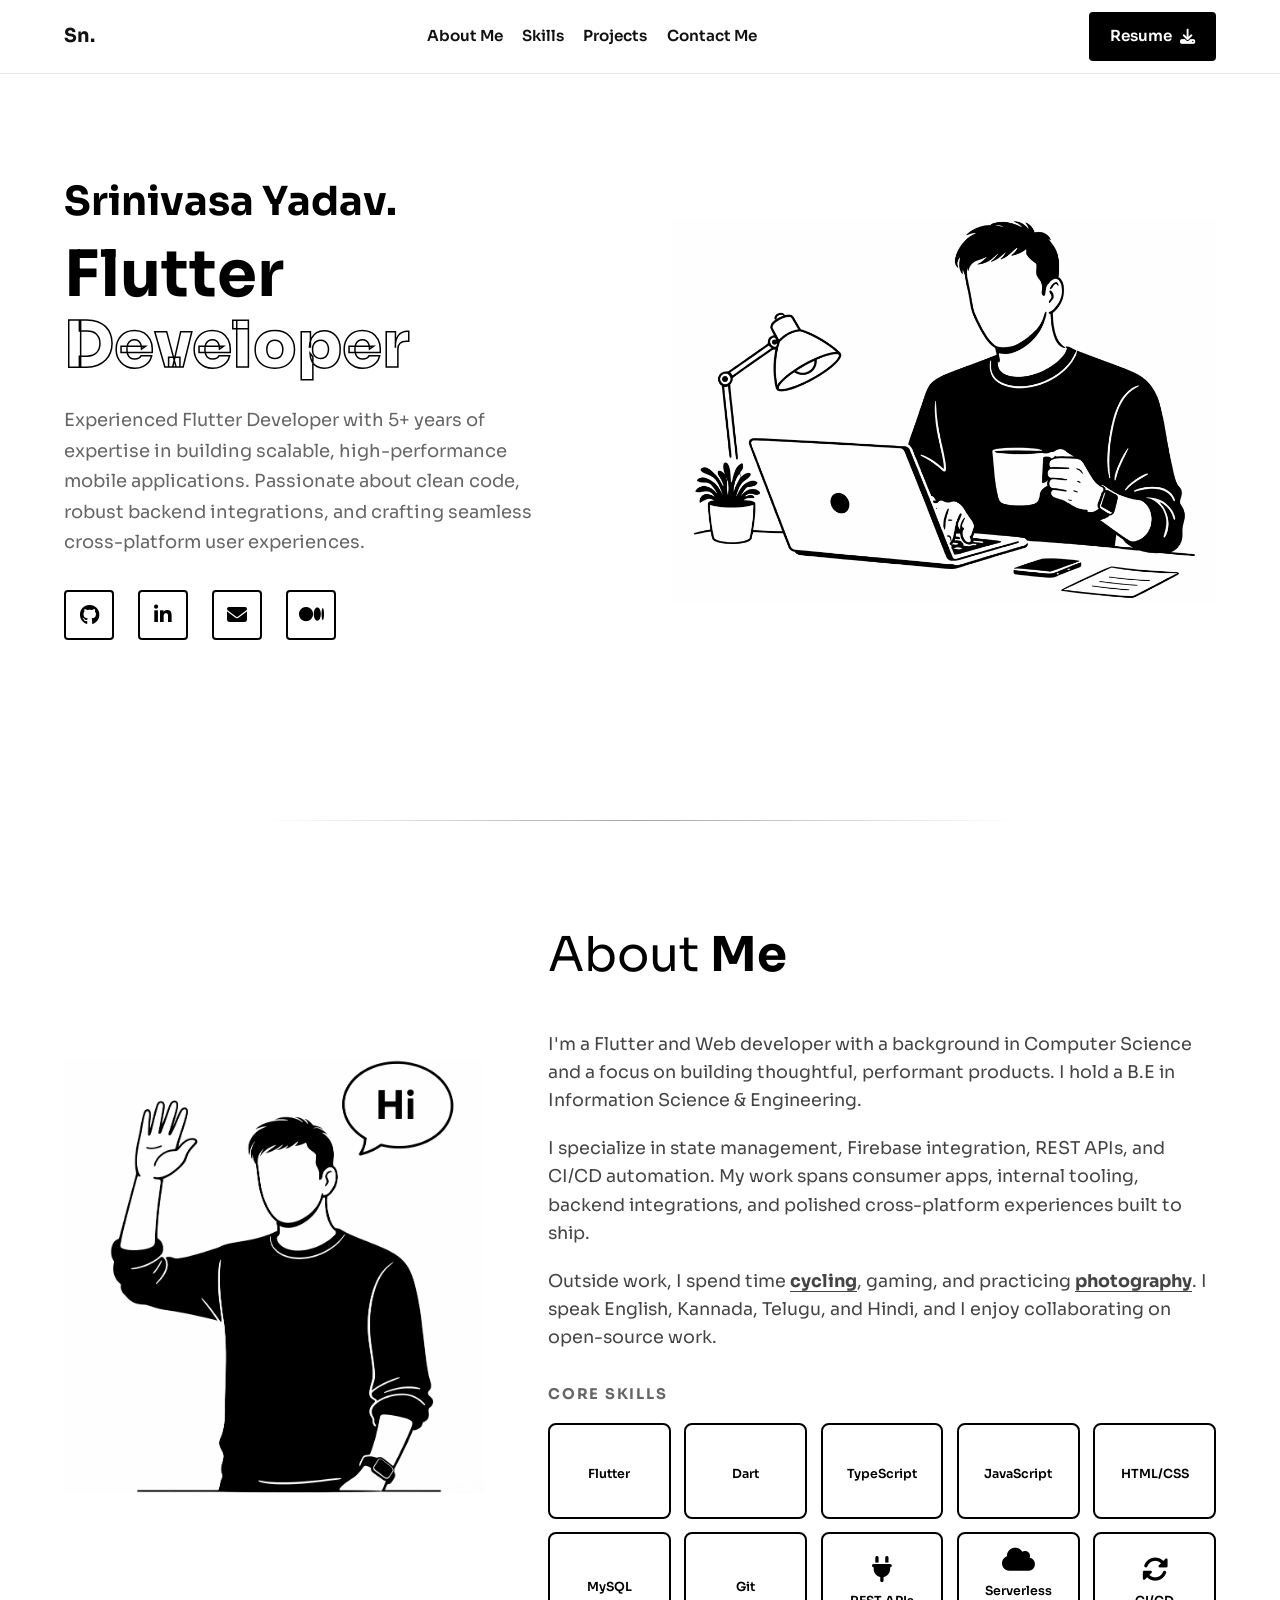
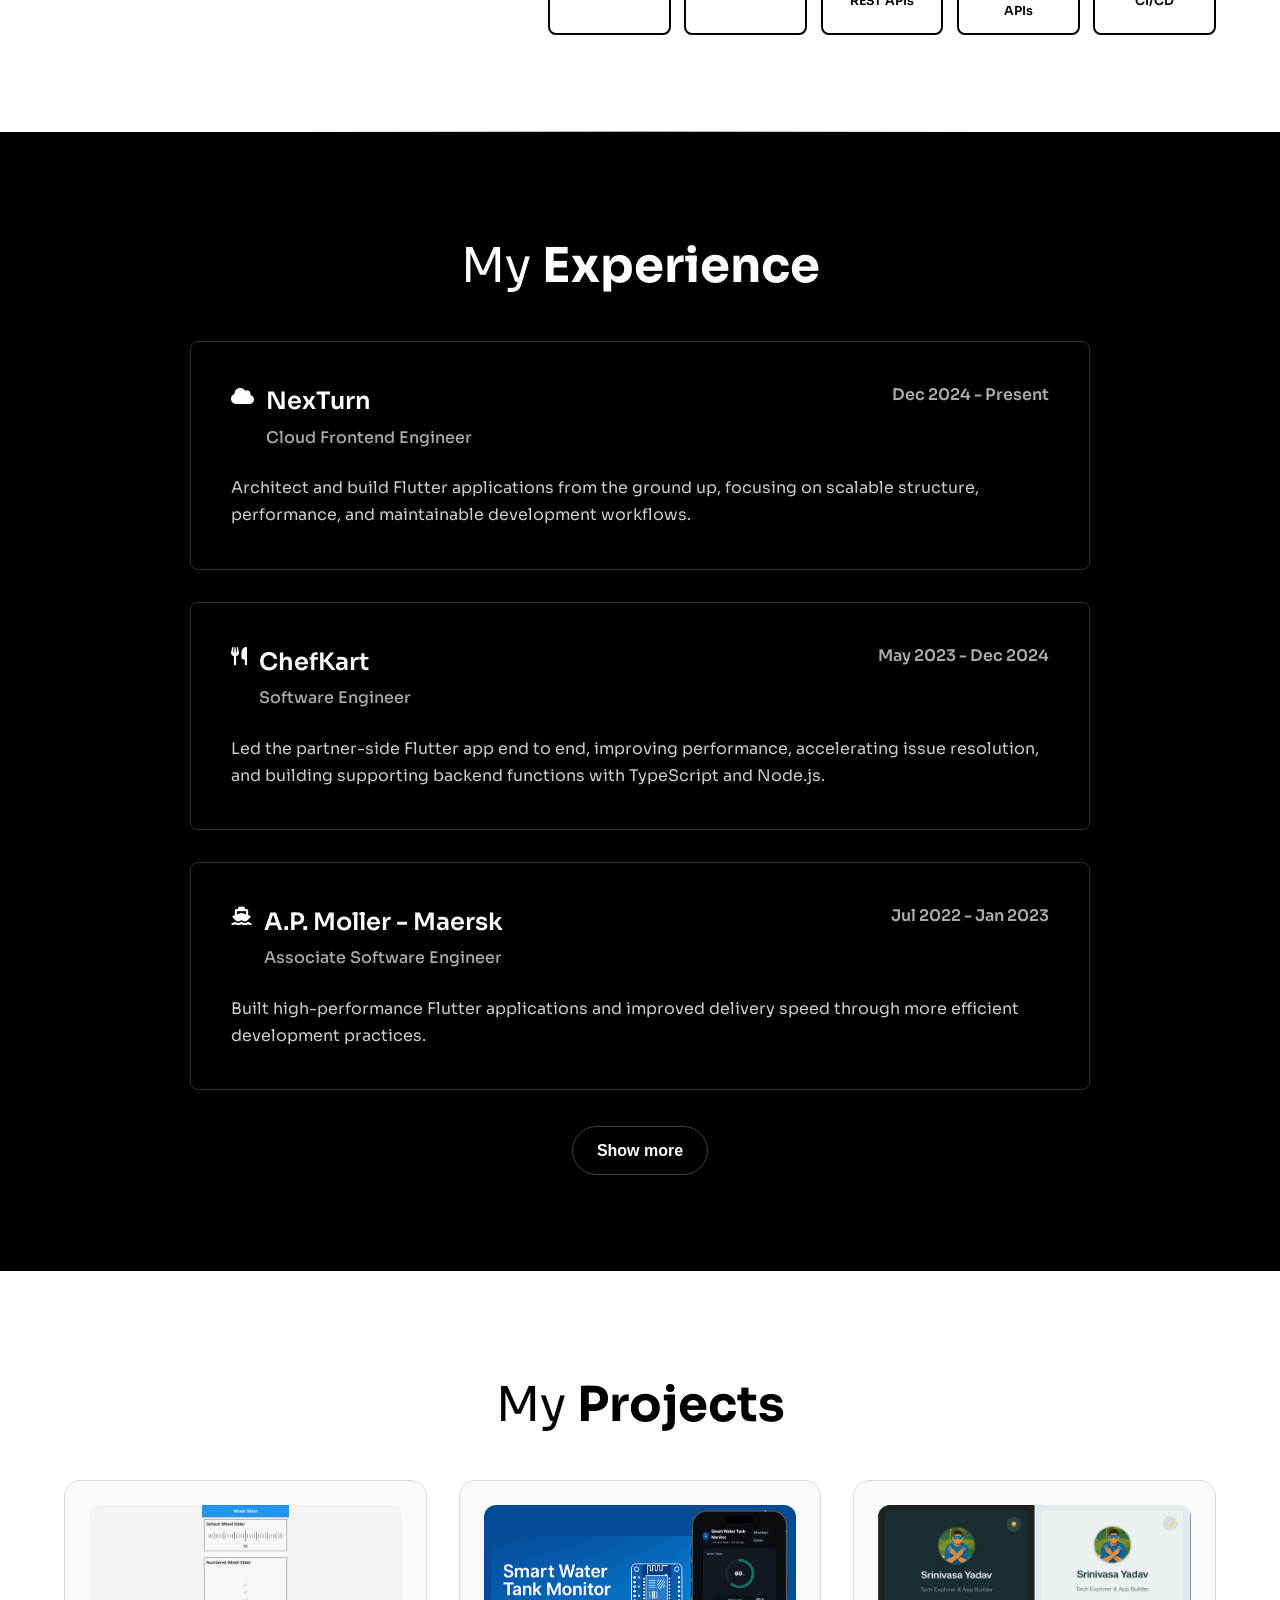
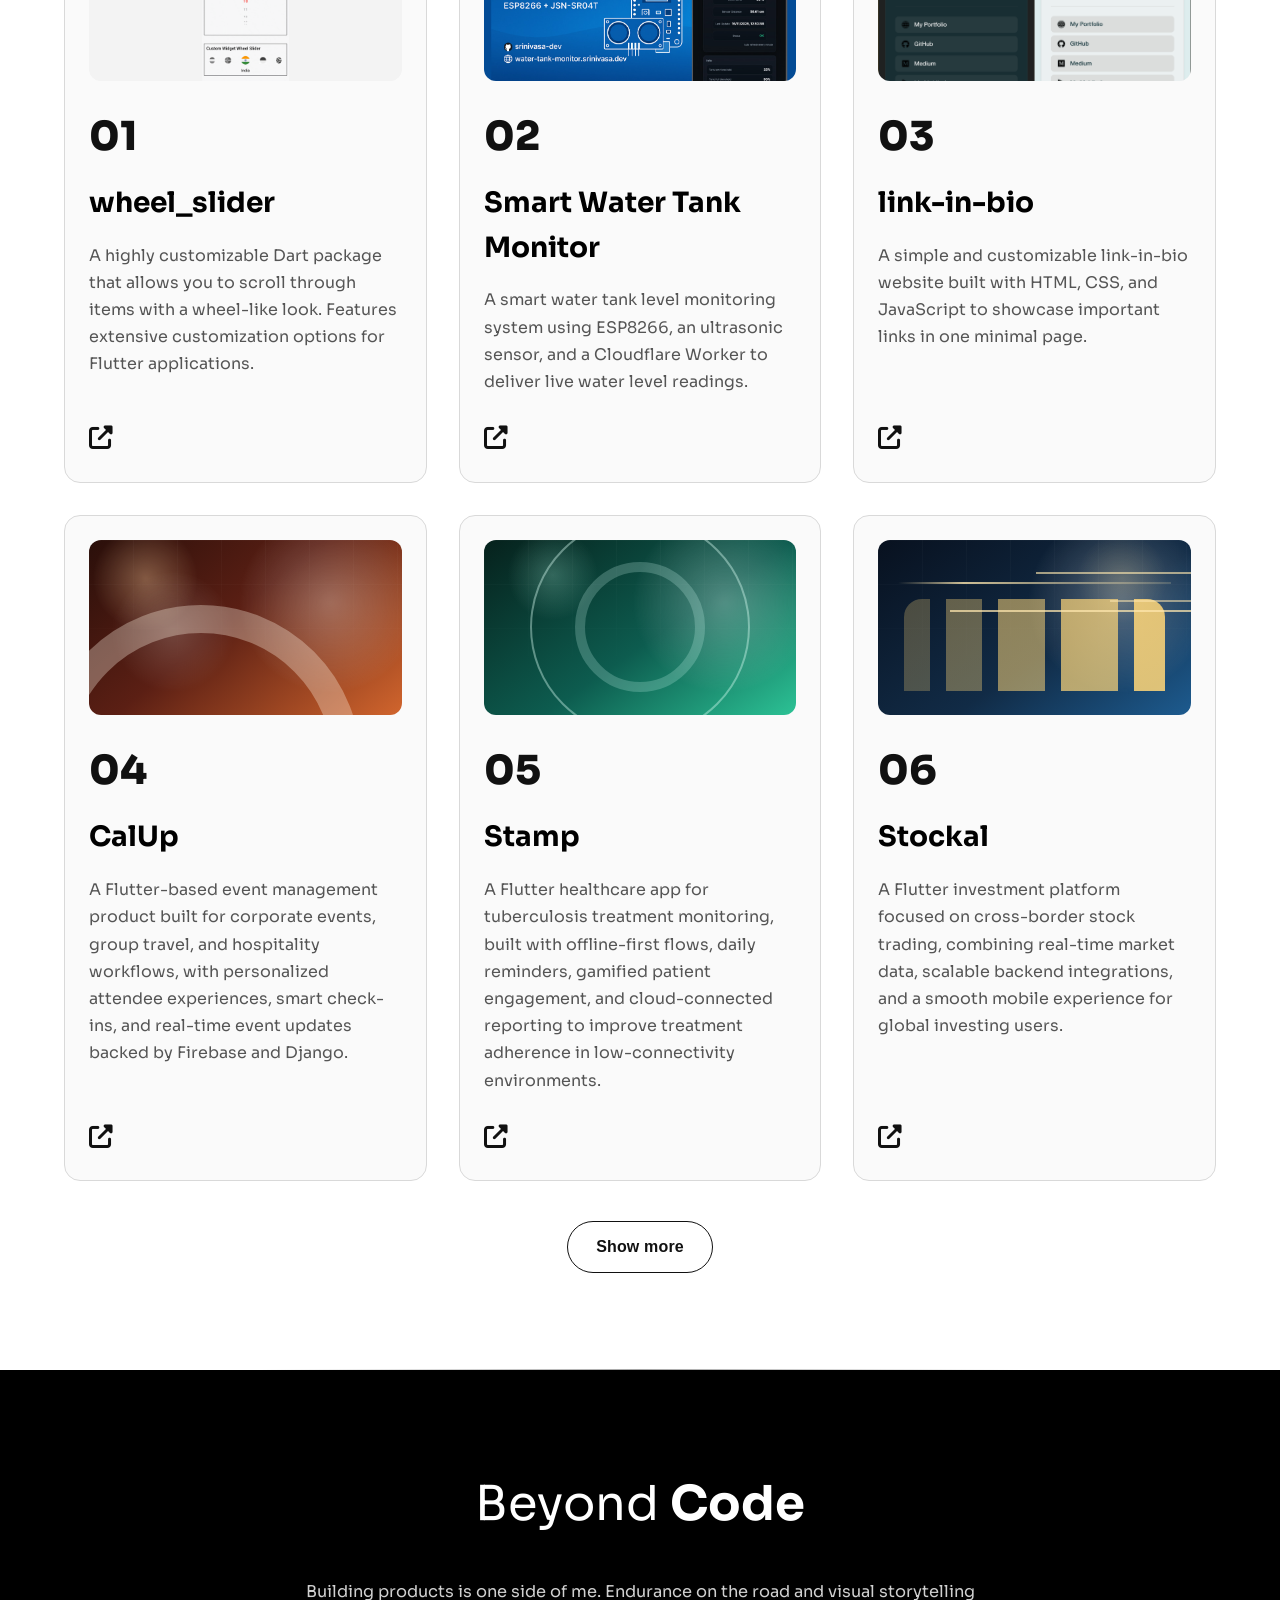
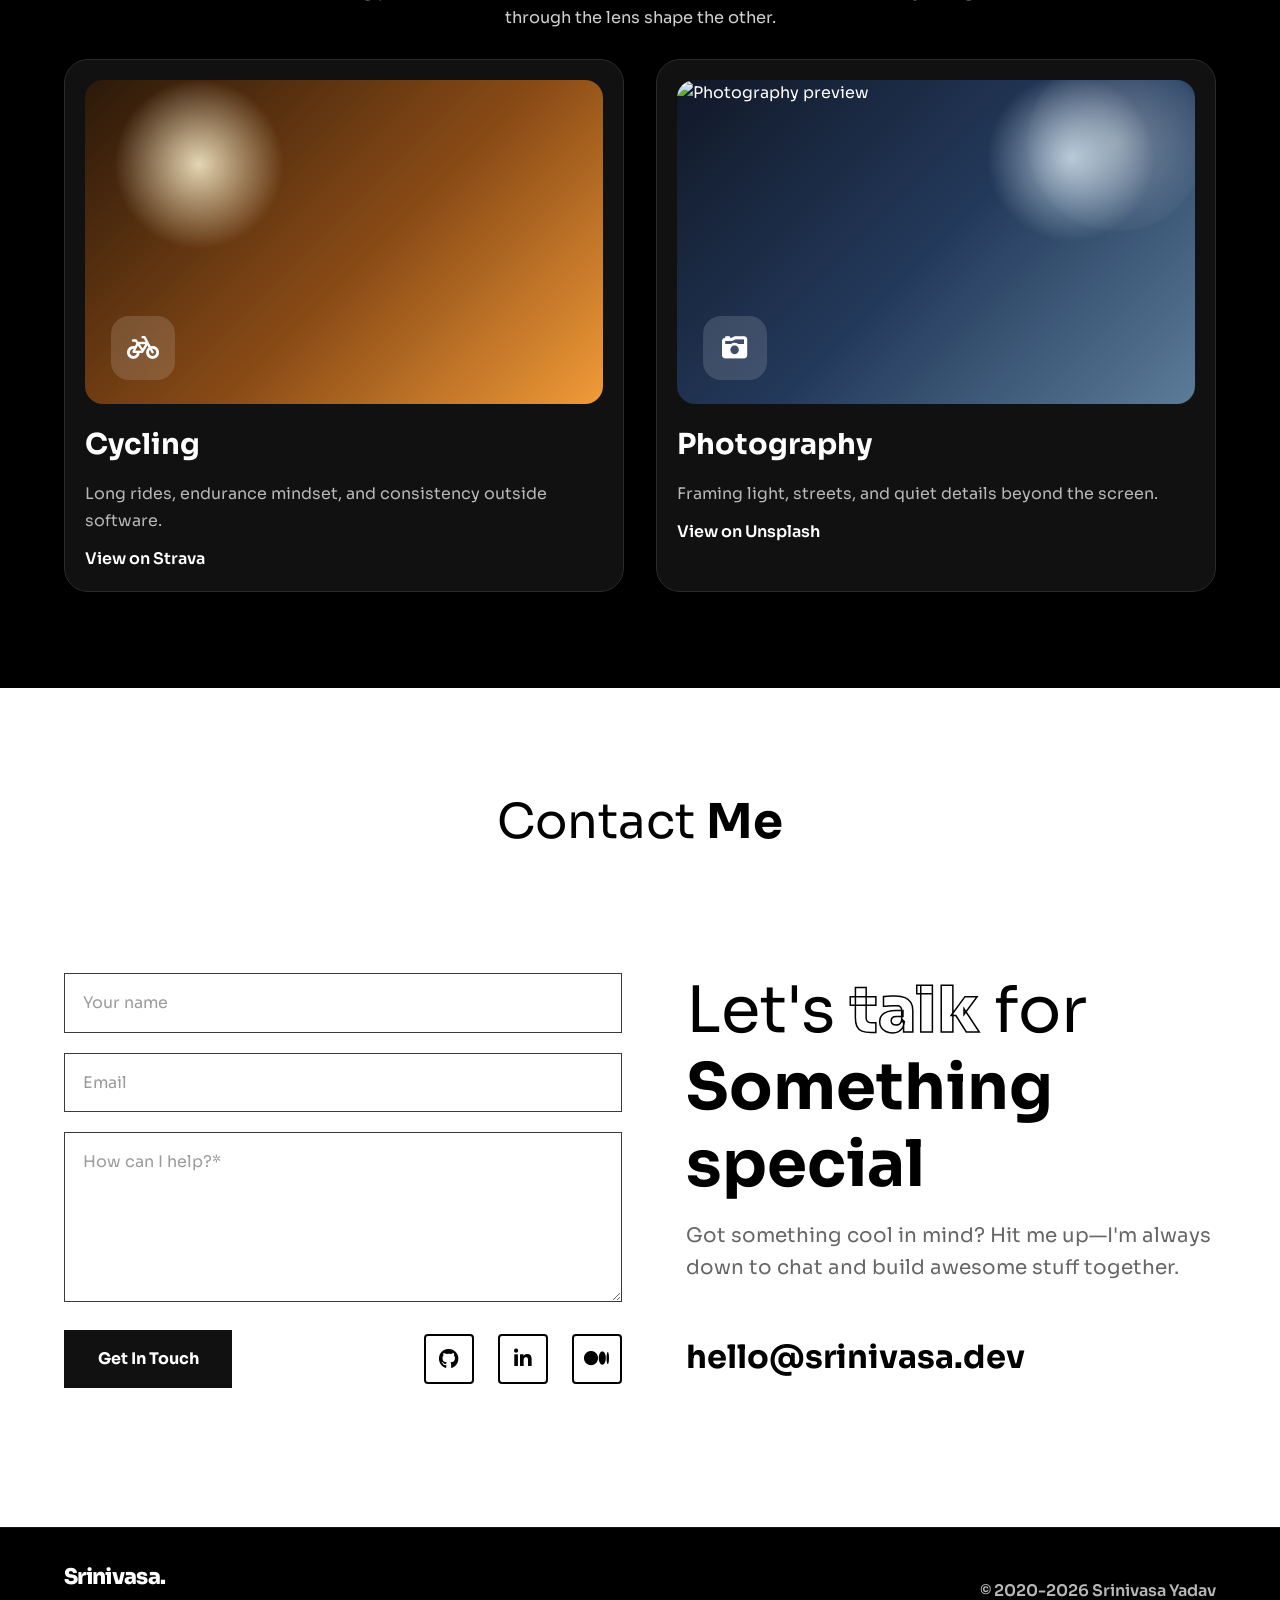
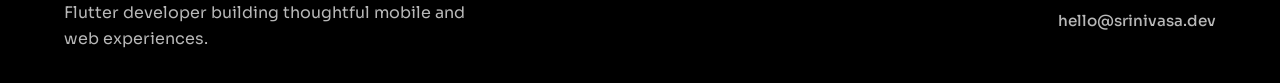
==== commit 73afbb9b: "Refined UI" ====
--- a/index.html
+++ b/index.html
@@ -22,8 +22,8 @@
     <meta property="og:title" content="Srinivasa Yadav | Flutter Developer">
     <meta property="og:description"
         content="Flutter developer portfolio featuring mobile apps, web projects, experience, and personal work in cycling and photography.">
-    <meta property="og:image" content="https://srinivasa.dev/assets/imgs/social-preview.png">
-    <meta property="og:image:secure_url" content="https://srinivasa.dev/assets/imgs/social-preview.png">
+    <meta property="og:image" content="https://srinivasa.dev/assets/imgs/social-preview.jpg">
+    <meta property="og:image:secure_url" content="https://srinivasa.dev/assets/imgs/social-preview.jpg">
     <meta property="og:image:width" content="1200">
     <meta property="og:image:height" content="630">
     <meta property="og:image:type" content="image/png">
@@ -32,7 +32,7 @@
     <meta name="twitter:title" content="Srinivasa Yadav | Flutter Developer">
     <meta name="twitter:description"
         content="Flutter developer portfolio featuring mobile apps, web projects, experience, and personal work in cycling and photography.">
-    <meta name="twitter:image" content="https://srinivasa.dev/assets/imgs/social-preview.png">
+    <meta name="twitter:image" content="https://srinivasa.dev/assets/imgs/social-preview.jpg">
     <meta name="twitter:image:alt" content="Srinivasa Yadav portfolio preview">
     <meta name="application-name" content="Srinivasa">
     <title>Srinivasa Yadav | Flutter Developer Portfolio</title>
@@ -136,12 +136,25 @@
         }
 
         .logo {
+            display: inline-flex;
+            align-items: center;
             color: #111111;
             font-size: 1.25rem;
             font-weight: 700;
             text-decoration: none;
             white-space: nowrap;
             flex-shrink: 0;
+        }
+
+        .logo-text {
+            display: inline-block;
+            transition: opacity 220ms ease, transform 220ms ease;
+            will-change: opacity, transform;
+        }
+
+        .logo-text.is-switching {
+            opacity: 0;
+            transform: translateY(4px);
         }
 
         .nav-links {
@@ -370,7 +383,7 @@
                     "alternateName": "Srinivasa",
                     "url": "https://srinivasa.dev/",
                     "jobTitle": "Flutter Developer",
-                    "image": "https://srinivasa.dev/assets/imgs/social-preview.png",
+                    "image": "https://srinivasa.dev/assets/imgs/social-preview.jpg",
                     "description": "Srinivasa Yadav is a Flutter developer building scalable mobile and web experiences.",
                     "worksFor": {
                         "@type": "Organization",
@@ -498,8 +511,8 @@
     <!-- Navigation -->
     <header class="navbar bg-white">
         <div class="container nav-container">
-            <a href="#" class="logo">
-                Srinivasa.
+            <a href="#" class="logo" data-brand-name>
+                <span class="logo-text">Sn.</span>
             </a>
             <nav class="nav-links">
                 <a href="#about">About Me</a>
@@ -522,7 +535,7 @@
     <section id="hero" class="section bg-white">
         <div class="container hero-content-wrapper">
             <div class="hero-text">
-                <h2 class="hero-greeting"><span class="fw-regular">Hello I'm</span> <span class="fw-bold">Srinivasa Yadav.</span></h2>
+                <h2 class="hero-greeting"><span class="fw-bold">Srinivasa Yadav.</span></h2>
                 <h1 class="hero-title"><span class="fw-bold">Flutter</span> <span class="outlined-text">Developer</span>
                 </h1>
                 <p class="hero-description">
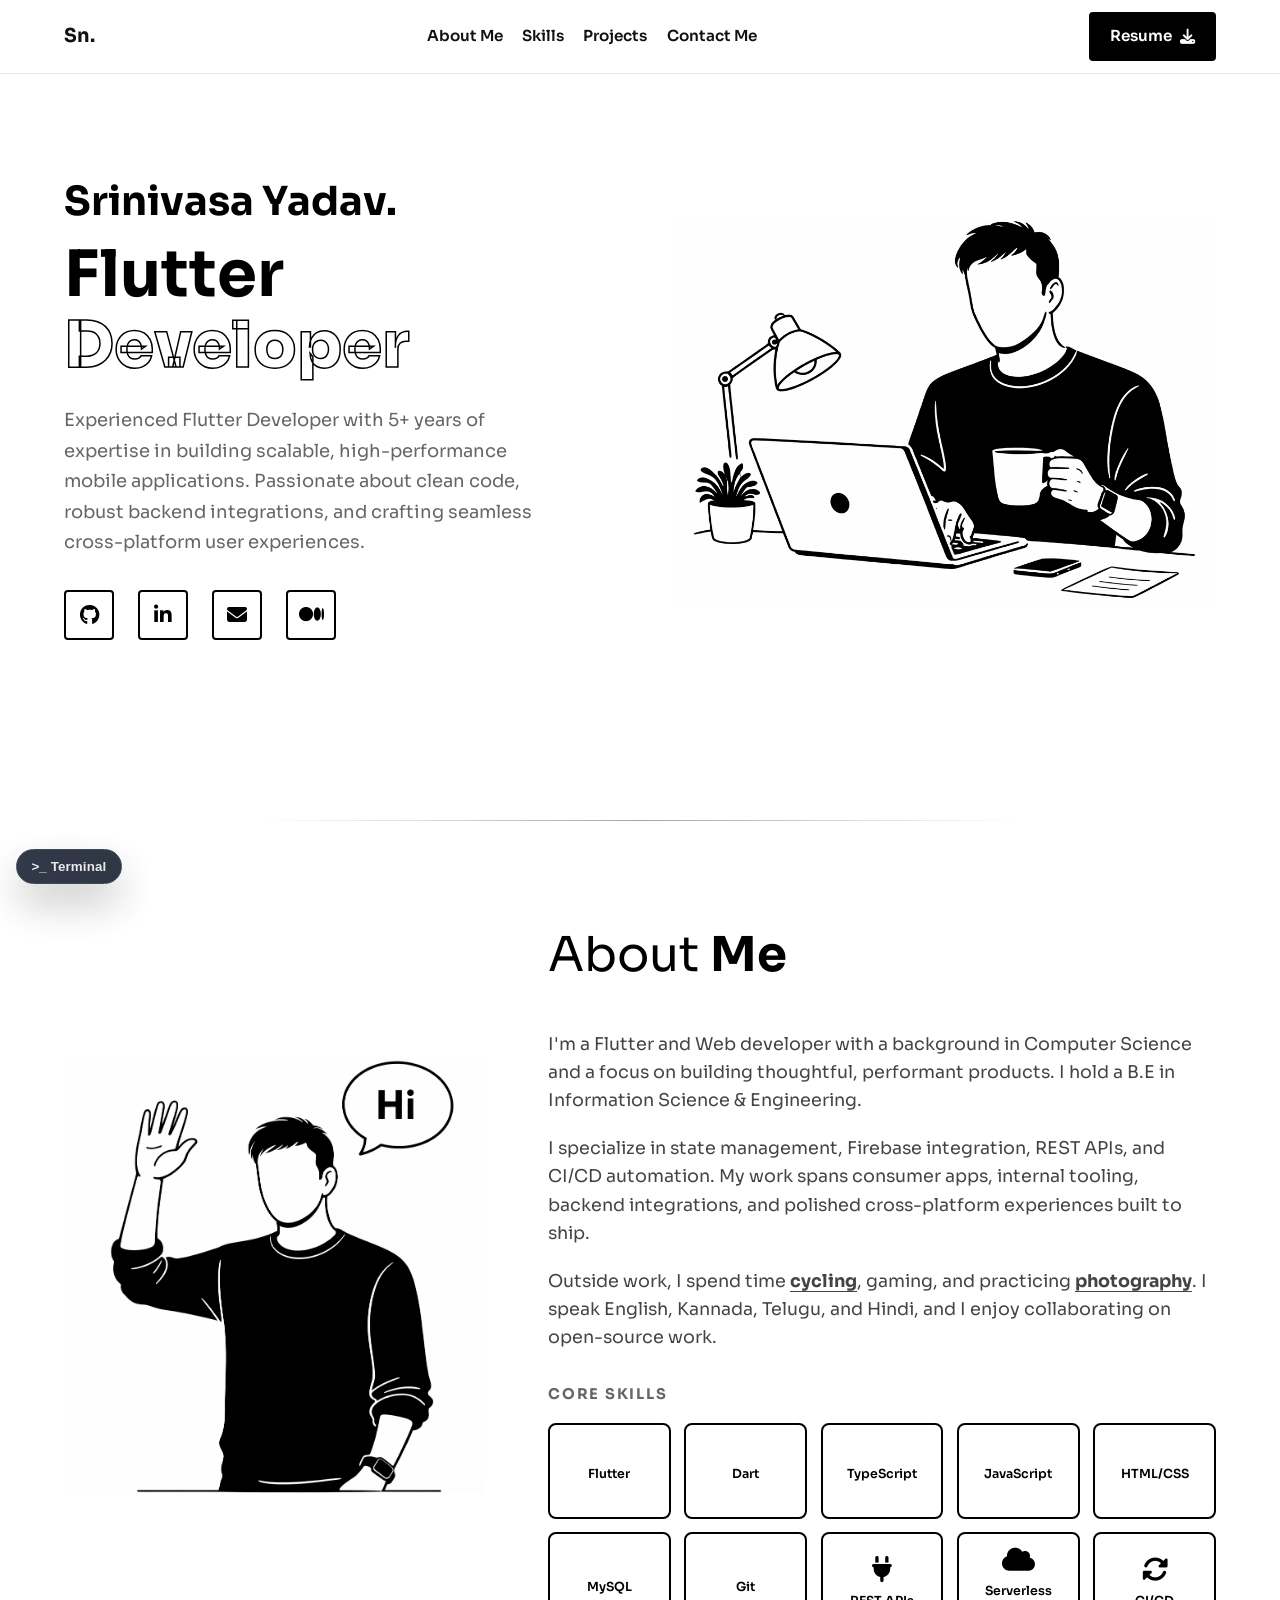
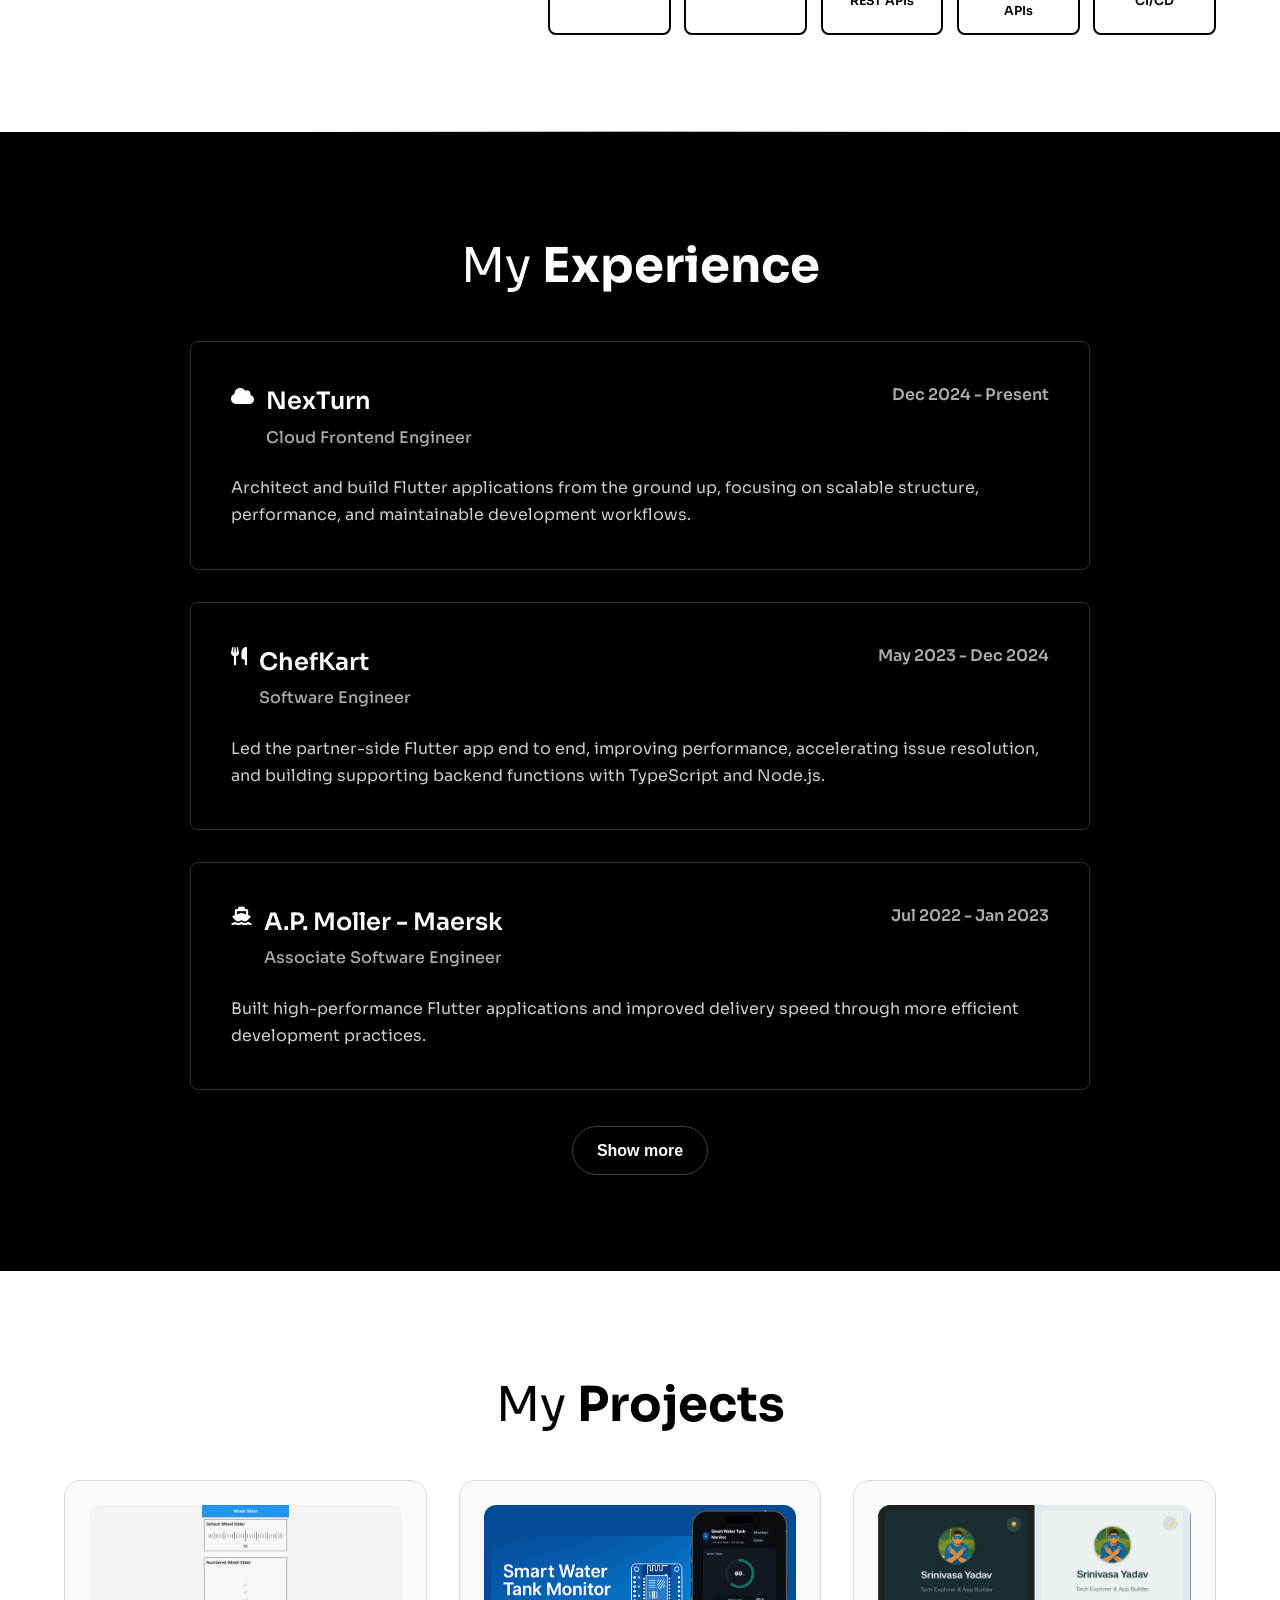
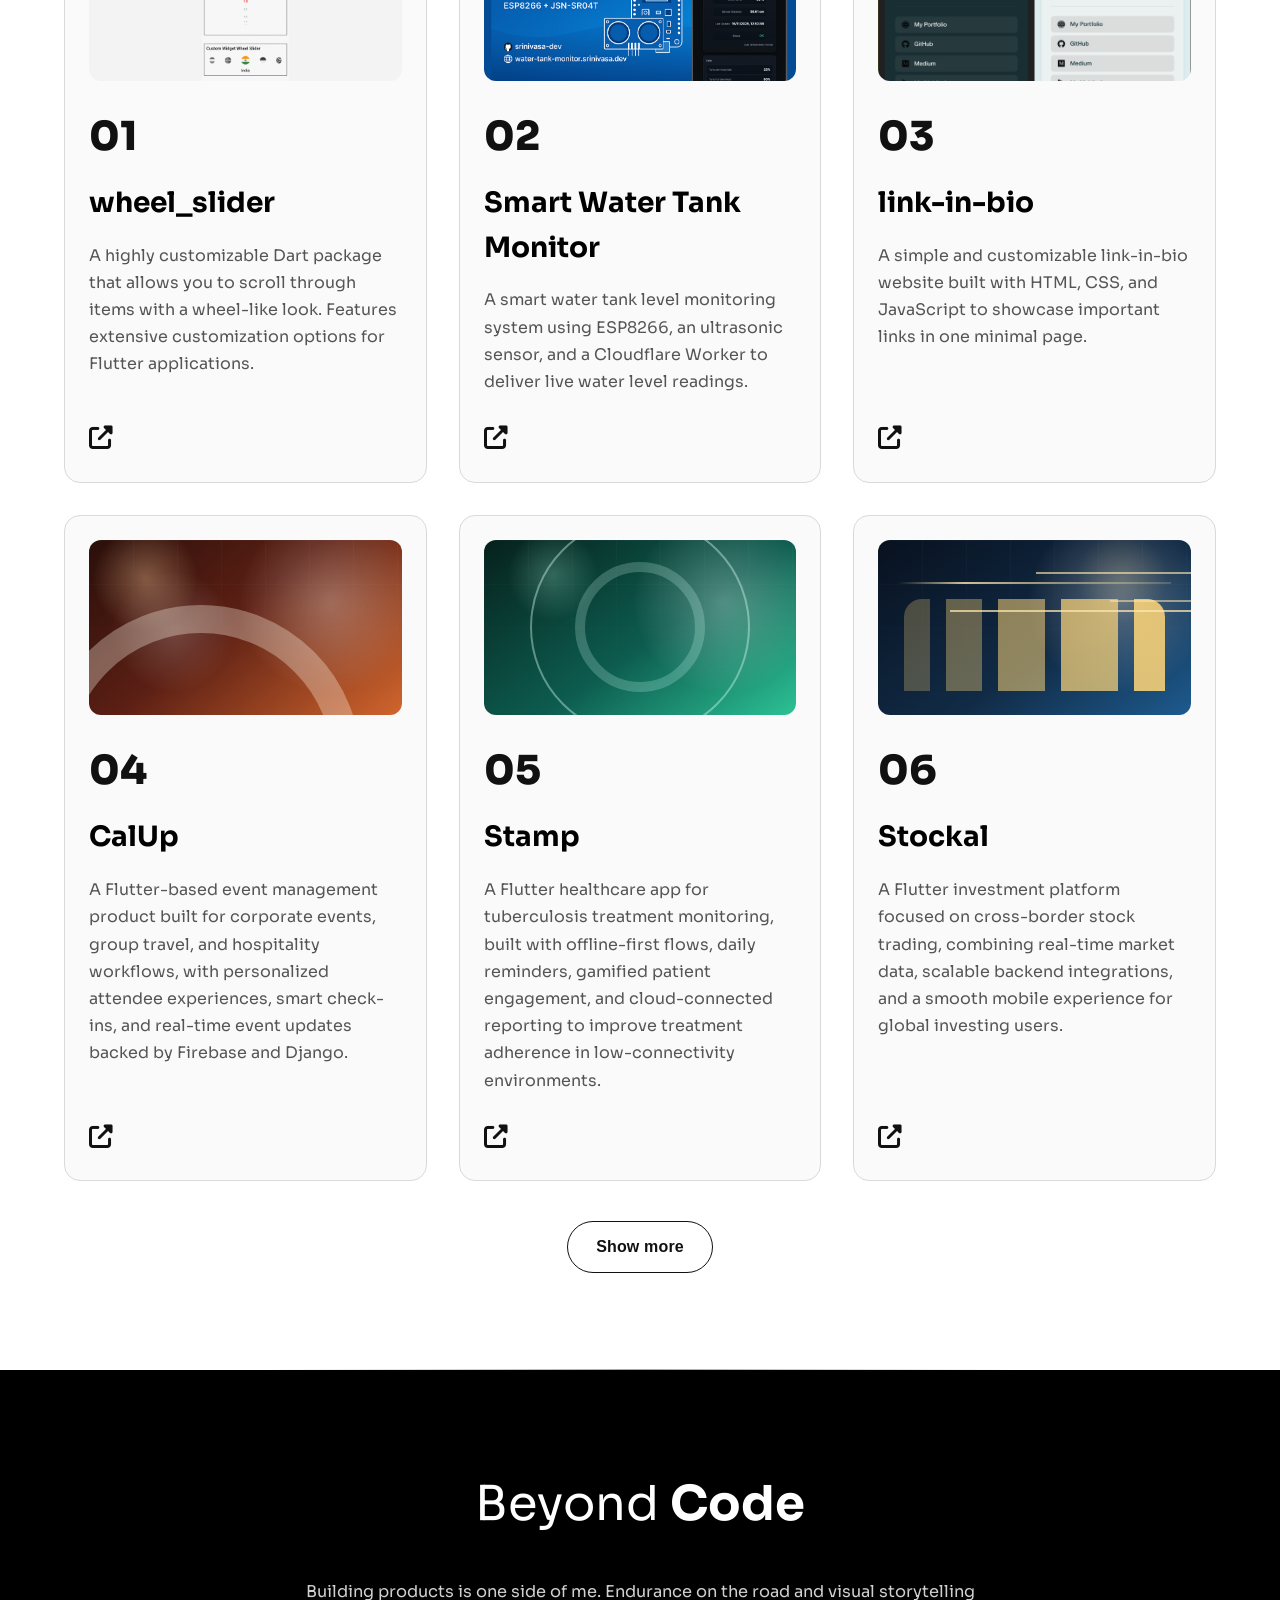
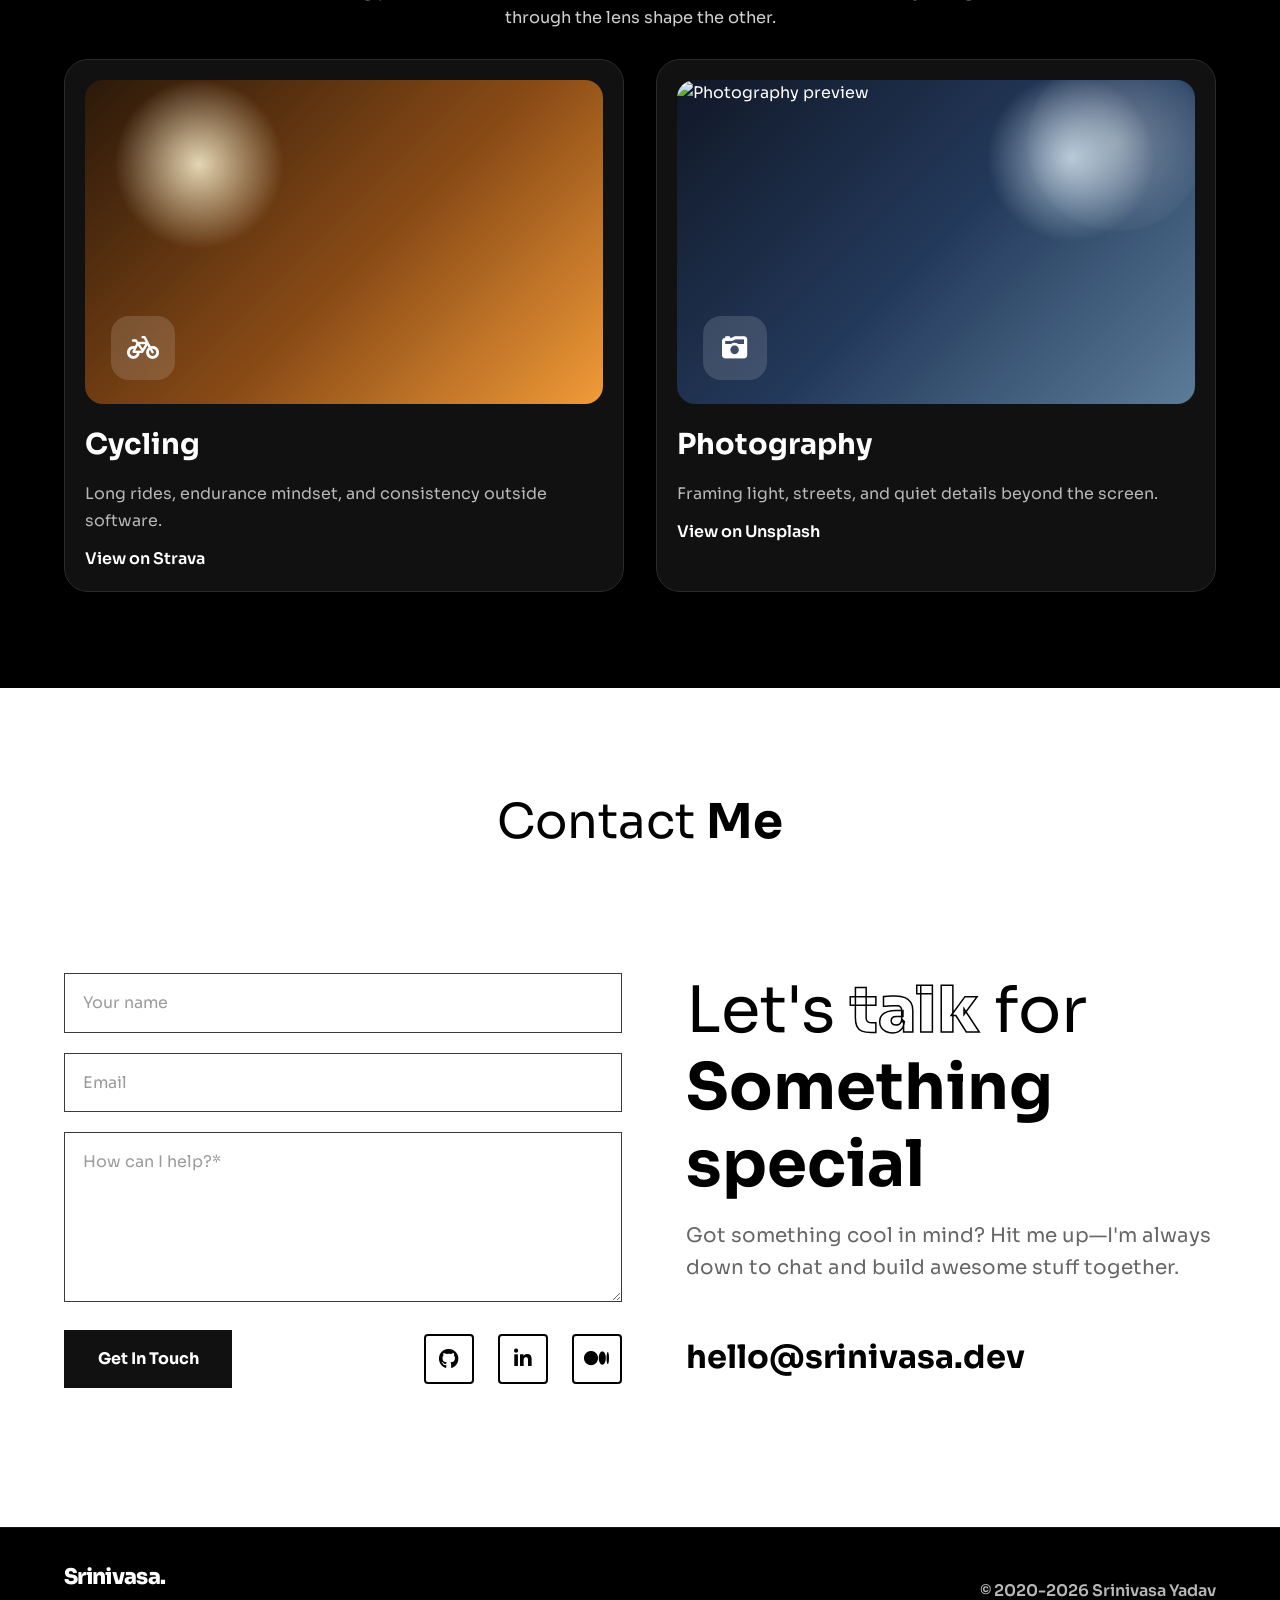
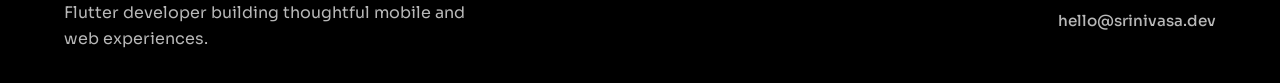
==== commit 0630f69b: "Added terminal mode. With fun commands and easy to about me" ====
--- a/index.html
+++ b/index.html
@@ -519,6 +519,9 @@
                 <a href="#skills">Skills</a>
                 <a href="#projects">Projects</a>
                 <a href="#beyond-code" class="mobile-only-nav">Beyond Code</a>
+                <a href="javascript:void(0)" class="mobile-only-nav nav-terminal-link" data-terminal-launch>
+                    <span class="nav-terminal-text">Terminal mode</span>
+                </a>
                 <a href="#contact">Contact Me</a>
             </nav>
             <div class="nav-actions">
@@ -1026,12 +1029,32 @@
         </div>
     </section>
 
+    <!-- Terminal Mode (Easter Egg) -->
+    <button type="button" class="terminal-peek" data-terminal-launch aria-label="Open terminal mode" title="Ctrl + Shift + T">
+        &gt;_ Terminal
+    </button>
+
+    <div class="terminal-overlay" data-terminal hidden>
+        <div class="terminal-shell" role="dialog" aria-label="Terminal mode">
+            <div class="terminal-bar">
+                <span class="terminal-title">srinivasa.dev.terminal</span>
+                <button type="button" class="terminal-close" aria-label="Close terminal">Close</button>
+            </div>
+            <div class="terminal-screen" role="log"></div>
+            <div class="terminal-input-row">
+                <span class="terminal-prompt">visitor@srinivasa:~$</span>
+                <input type="text" class="terminal-input" name="terminal-input" aria-label="Terminal input" spellcheck="false" autocomplete="off" placeholder="type 'help'" maxlength="120">
+            </div>
+        </div>
+    </div>
+
     <button type="button" class="scroll-top" aria-label="Scroll to top" hidden>
         <i class="fas fa-arrow-up"></i>
     </button>
 
     <!-- Scripts -->
     <script src="/assets/js/sn.js?v=20260321" onerror="window.__appBoot?.markFailed('We could not load the page properly. Please refresh and try again.')"></script>
+    <script src="/assets/js/terminal.js?v=20260321"></script>
     <script type="module" src="/assets/js/firebase.js?v=20260321"></script>
     <script type="module">
         import { CLARITY_KEY } from '/assets/js/apikeys.js?v=20260321';
--- a/assets/css/sn.css
+++ b/assets/css/sn.css
@@ -38,6 +38,17 @@
     line-height: 1.6;
     overflow-x: hidden;
     cursor: default;
+}
+
+body.terminal-mode-open {
+    overflow: hidden;
+}
+
+body.terminal-mode-open .navbar,
+body.terminal-mode-open .terminal-peek,
+body.terminal-mode-open .scroll-top {
+    opacity: 0;
+    pointer-events: none;
 }
 
 a {
@@ -1239,6 +1250,238 @@
     white-space: nowrap;
 }
 
+/* Assistive utility */
+.sr-only {
+    position: absolute;
+    width: 1px;
+    height: 1px;
+    padding: 0;
+    margin: -1px;
+    overflow: hidden;
+    clip: rect(0, 0, 0, 0);
+    border: 0;
+}
+
+/* Terminal Mode */
+.terminal-peek {
+    position: fixed;
+    left: 1rem;
+    bottom: 1rem;
+    padding: 0.55rem 0.9rem;
+    border-radius: 999px;
+    border: 1px solid #1f2937;
+    background: linear-gradient(120deg, #0f172a, #0b1323);
+    color: #e5e7eb;
+    font-weight: 700;
+    letter-spacing: 0.01em;
+    box-shadow: 0 20px 40px rgba(0, 0, 0, 0.25);
+    cursor: pointer;
+    z-index: 240;
+    pointer-events: auto;
+    opacity: 0.85;
+    transition: transform 160ms ease, opacity 160ms ease;
+}
+
+.terminal-peek:hover {
+    transform: translateY(-2px);
+    opacity: 1;
+}
+
+.terminal-overlay {
+    position: fixed;
+    inset: 0;
+    background:
+        radial-gradient(circle at top left, rgba(56, 189, 248, 0.08), transparent 28%),
+        radial-gradient(circle at top right, rgba(99, 102, 241, 0.08), transparent 24%),
+        linear-gradient(180deg, rgba(2, 6, 23, 0.96), rgba(3, 7, 18, 0.985));
+    backdrop-filter: blur(4px);
+    z-index: 210;
+    display: flex;
+    align-items: center;
+    justify-content: center;
+    padding: 0;
+}
+
+.terminal-overlay[hidden] {
+    display: none !important;
+}
+
+.terminal-shell {
+    position: relative;
+    width: 100vw;
+    height: 100vh;
+    background:
+        linear-gradient(180deg, rgba(255, 255, 255, 0.015), rgba(255, 255, 255, 0)),
+        #050816;
+    border: none;
+    border-radius: 0;
+    box-shadow: none;
+    color: #E5E7EB;
+    display: flex;
+    flex-direction: column;
+    overflow: hidden;
+}
+
+.terminal-shell::before {
+    content: '';
+    position: absolute;
+    inset: 0;
+    background:
+        linear-gradient(rgba(255, 255, 255, 0.025) 1px, transparent 1px),
+        linear-gradient(90deg, rgba(255, 255, 255, 0.02) 1px, transparent 1px);
+    background-size: 100% 28px, 28px 100%;
+    pointer-events: none;
+    opacity: 0.2;
+}
+
+.terminal-bar {
+    position: relative;
+    z-index: 1;
+    display: flex;
+    align-items: center;
+    justify-content: space-between;
+    gap: 1rem;
+    padding: 0.9rem 1.5rem;
+    border-bottom: 1px solid rgba(148, 163, 184, 0.12);
+    background: linear-gradient(180deg, rgba(2, 6, 23, 0.96), rgba(5, 8, 22, 0.92));
+}
+
+.terminal-screen {
+    position: relative;
+    z-index: 1;
+    flex: 1;
+    overflow: auto;
+    padding: 1.4rem 1.5rem 1.4rem;
+    font-family: 'SFMono-Regular', Menlo, Monaco, Consolas, 'Liberation Mono', 'Courier New', monospace;
+    background:
+        linear-gradient(180deg, rgba(14, 116, 144, 0.05), transparent 28%),
+        linear-gradient(180deg, rgba(255, 255, 255, 0.015), rgba(255, 255, 255, 0));
+    line-height: 1.65;
+}
+
+.terminal-line {
+    margin-bottom: 0.45rem;
+    white-space: pre-wrap;
+    word-break: break-word;
+}
+
+.terminal-help-grid {
+    display: grid;
+    grid-template-columns: repeat(2, minmax(0, 1fr));
+    gap: 1rem;
+    margin: 0.55rem 0 0.9rem;
+}
+
+.terminal-help-column {
+    padding: 0.9rem 1rem;
+    border: 1px solid rgba(148, 163, 184, 0.12);
+    border-radius: 14px;
+    background: rgba(15, 23, 42, 0.38);
+}
+
+.terminal-help-heading {
+    margin-bottom: 0.65rem;
+    color: #8be9fd;
+    font-size: 0.76rem;
+    font-weight: 700;
+    letter-spacing: 0.12em;
+    text-transform: uppercase;
+}
+
+.terminal-help-item {
+    margin-bottom: 0.35rem;
+    color: #e5e7eb;
+    line-height: 1.55;
+}
+
+.terminal-help-item:last-child {
+    margin-bottom: 0;
+}
+
+.terminal-help-item a {
+    color: #8be9fd;
+    text-decoration: underline;
+}
+
+.terminal-line a {
+    color: #8be9fd;
+    text-decoration: underline;
+    word-break: break-all;
+}
+
+.terminal-line .prompt { color: #8be9fd; }
+.terminal-line .cmd { color: #a5b4fc; }
+.terminal-line .output { color: #E5E7EB; }
+.terminal-line .terminal-hint-command {
+    color: #8be9fd;
+    font-style: italic;
+}
+.terminal-line .terminal-hint-separator { color: rgba(226, 232, 240, 0.45); }
+
+.terminal-input-row {
+    position: relative;
+    z-index: 1;
+    display: grid;
+    grid-template-columns: auto 1fr;
+    align-items: center;
+    gap: 0.65rem;
+    padding: 0.95rem 1.5rem calc(1rem + env(safe-area-inset-bottom));
+    border-top: 1px solid rgba(148, 163, 184, 0.12);
+    background: linear-gradient(180deg, rgba(15, 23, 42, 0.92), rgba(9, 14, 28, 0.98));
+}
+
+.terminal-title {
+    font-family: 'SFMono-Regular', Menlo, Monaco, Consolas, 'Liberation Mono', 'Courier New', monospace;
+    font-size: 0.84rem;
+    font-weight: 700;
+    letter-spacing: 0.08em;
+    color: #93c5fd;
+    text-transform: lowercase;
+}
+
+.terminal-close {
+    border: 1px solid rgba(148, 163, 184, 0.18);
+    background: rgba(15, 23, 42, 0.78);
+    color: #e2e8f0;
+    border-radius: 999px;
+    padding: 0.45rem 0.85rem;
+    font: inherit;
+    font-family: 'SFMono-Regular', Menlo, Monaco, Consolas, 'Liberation Mono', 'Courier New', monospace;
+    font-size: 0.8rem;
+    line-height: 1;
+    cursor: pointer;
+}
+
+.terminal-prompt {
+    font-family: 'SFMono-Regular', Menlo, Monaco, Consolas, 'Liberation Mono', 'Courier New', monospace;
+    color: #10B981;
+    font-weight: 700;
+}
+
+.terminal-input {
+    background: transparent;
+    border: none;
+    border-radius: 0;
+    padding: 0;
+    color: #E5E7EB;
+    font: inherit;
+    font-family: 'SFMono-Regular', Menlo, Monaco, Consolas, 'Liberation Mono', 'Courier New', monospace;
+}
+
+.terminal-input::placeholder {
+    color: #64748b;
+}
+
+.terminal-input:focus {
+    outline: none;
+}
+
+@keyframes ai-pulse {
+    0% { box-shadow: 0 0 0 0 rgba(16, 185, 129, 0.35); }
+    70% { box-shadow: 0 0 0 12px rgba(16, 185, 129, 0); }
+    100% { box-shadow: 0 0 0 0 rgba(16, 185, 129, 0); }
+}
+
 /* Responsive */
 @media (max-width: 900px) {
     .nav-container {
@@ -1266,7 +1509,7 @@
         right: auto;
         width: 100vw;
         max-width: 100vw;
-        gap: 0.35rem;
+        gap: 0.12rem;
         padding: 0.75rem 1rem 1rem;
         background: #FFFFFF;
         border-top: 1px solid #ECE7DE;
@@ -1312,6 +1555,33 @@
         display: inline-flex;
     }
 
+    .nav-links a.nav-terminal-link {
+        display: inline-flex;
+        align-items: center;
+        gap: 0;
+        padding: 0.95rem 0.25rem;
+        margin: 0;
+        border: none;
+        border-bottom: 1px solid #F0EBE3;
+        background: transparent;
+        box-shadow: none;
+        color: #1e3a8a !important;
+        width: 100%;
+        text-align: left;
+        white-space: nowrap;
+        font-weight: 700;
+        font-size: 1.02rem;
+        letter-spacing: 0.01em;
+    }
+
+    .nav-links a.nav-terminal-link .nav-terminal-text {
+        font-weight: 700;
+        font-size: 1.02rem;
+        color: #1e3a8a !important;
+        font-family: 'SFMono-Regular', Menlo, Monaco, Consolas, 'Liberation Mono', 'Courier New', monospace;
+        letter-spacing: 0.02em;
+    }
+
     .hero-content-wrapper,
     .about-wrapper,
     .beyond-grid,
@@ -1502,6 +1772,10 @@
         max-width: 320px;
     }
 
+    .terminal-peek {
+        display: none;
+    }
+
     .scroll-top {
         right: 1rem;
         bottom: 1rem;
@@ -1509,7 +1783,42 @@
         height: 3rem;
     }
 
-    .email-link {
-        font-size: 1.5rem;
-    }
-}
+.email-link {
+    font-size: 1.5rem;
+}
+}
+
+@media (max-width: 640px) {
+    .terminal-overlay {
+        padding: 0;
+    }
+
+    .terminal-shell {
+        width: 100vw;
+        height: 100vh;
+        border-radius: 0;
+    }
+
+    .terminal-screen {
+        padding: 1rem 0.9rem 1.2rem;
+        font-size: 0.92rem;
+    }
+
+    .terminal-help-grid {
+        grid-template-columns: 1fr;
+    }
+
+    .terminal-bar {
+        padding: 0.8rem 0.9rem;
+    }
+
+    .terminal-input-row {
+        grid-template-columns: auto 1fr;
+        gap: 0.55rem;
+        padding: 0.85rem 0.9rem calc(0.85rem + env(safe-area-inset-bottom));
+    }
+
+    .terminal-input {
+        font-size: 0.92rem;
+    }
+}
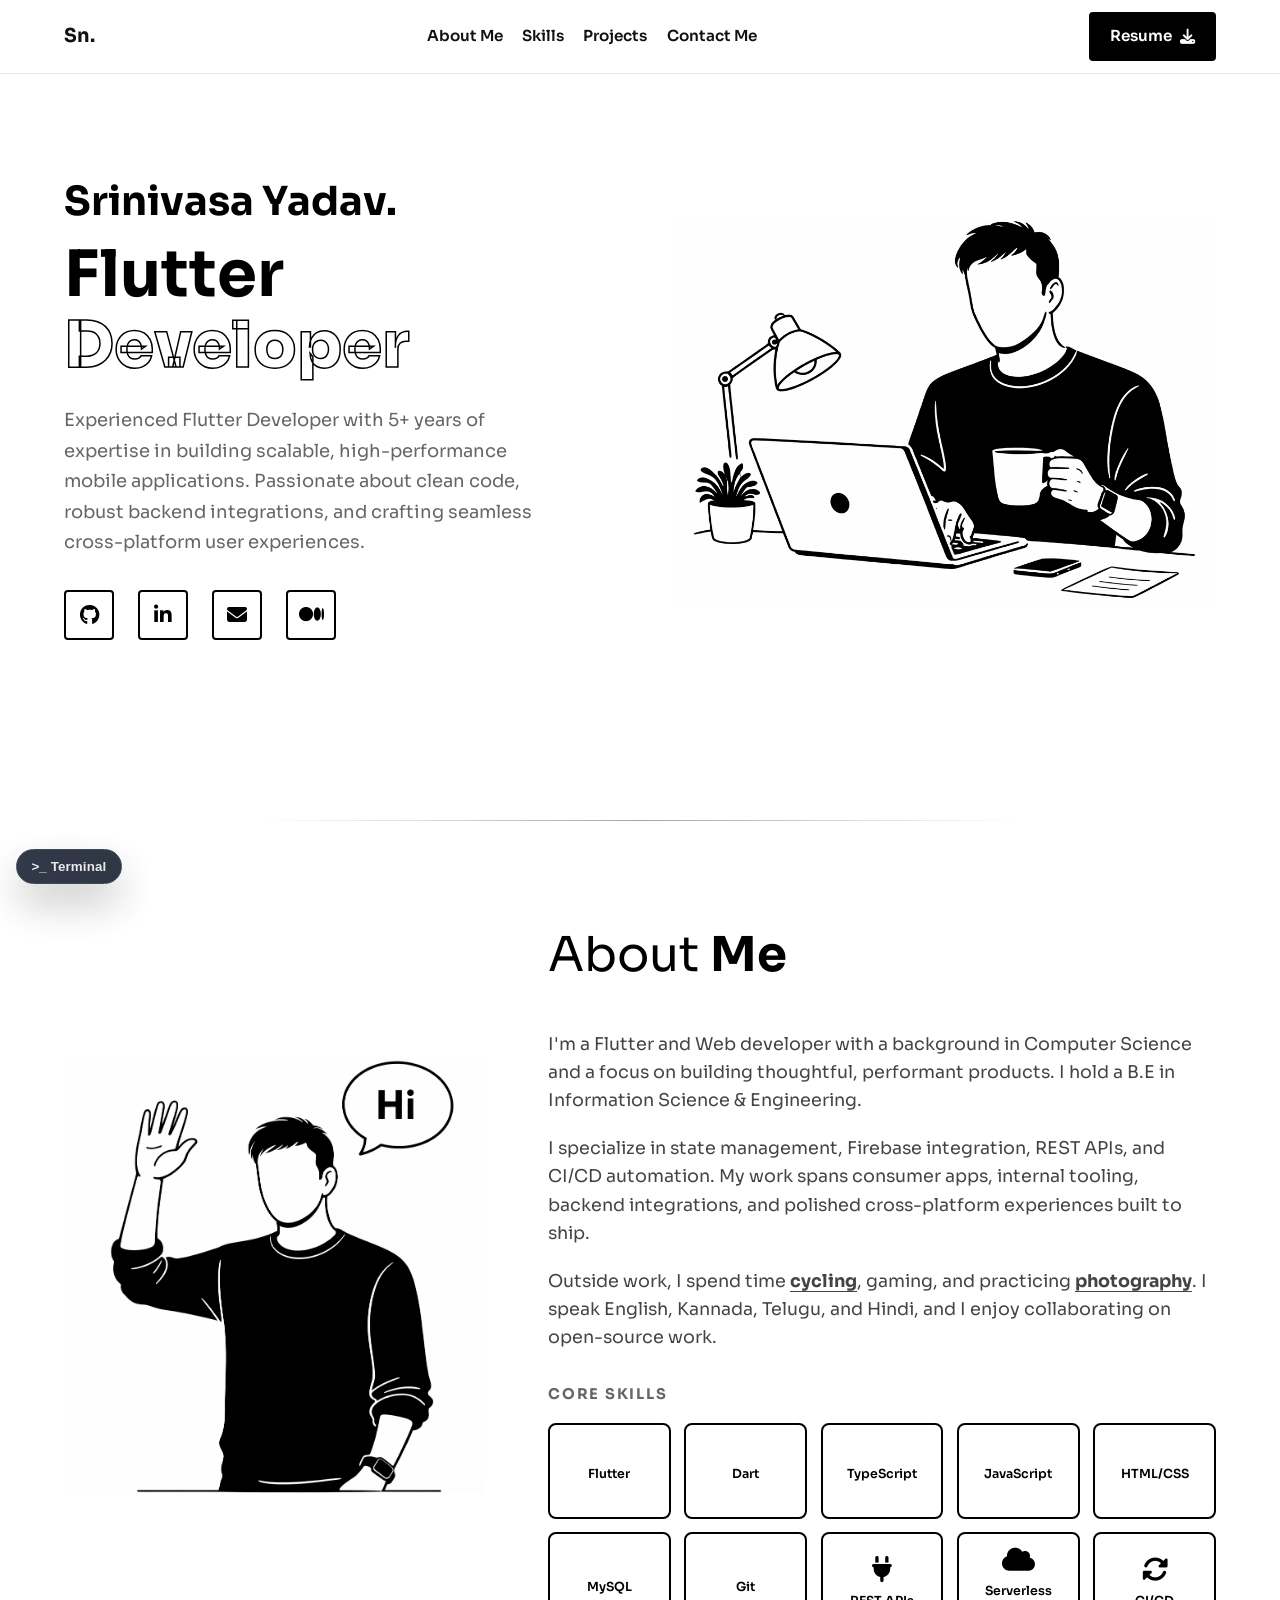
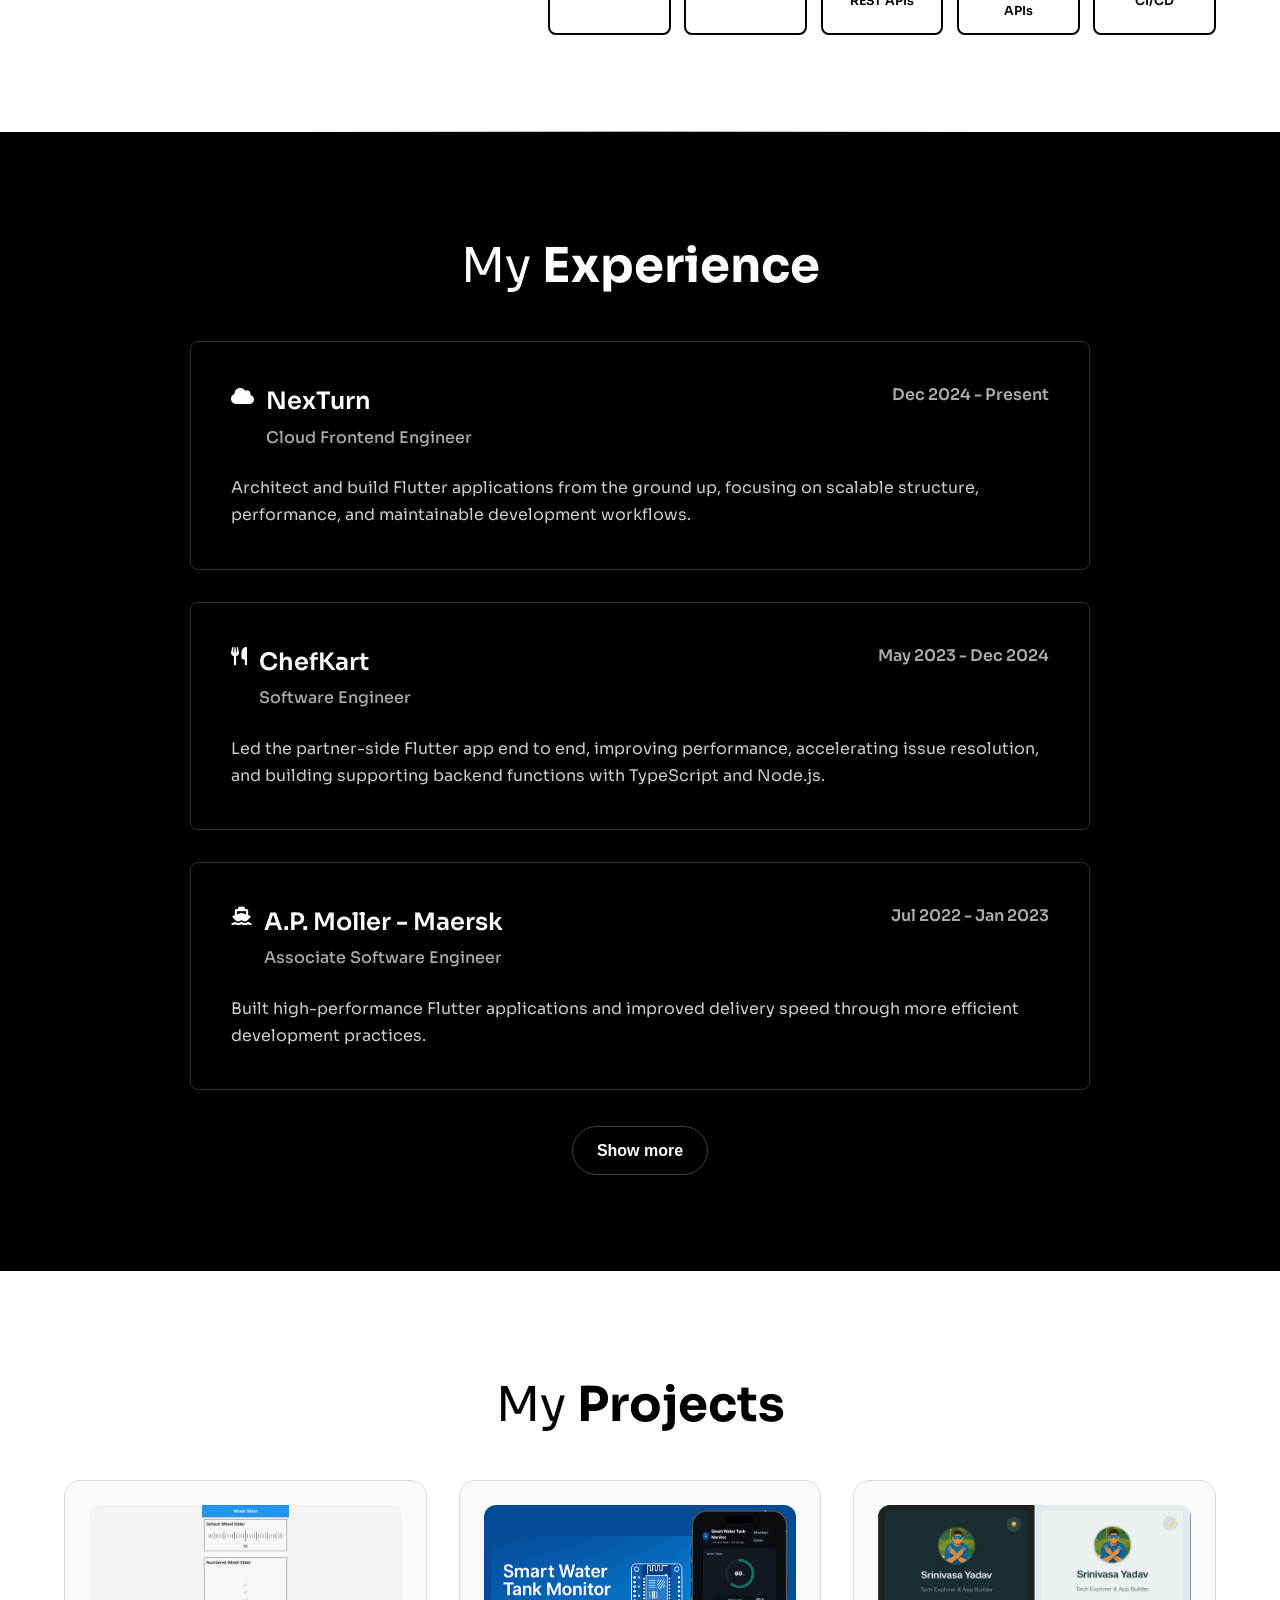
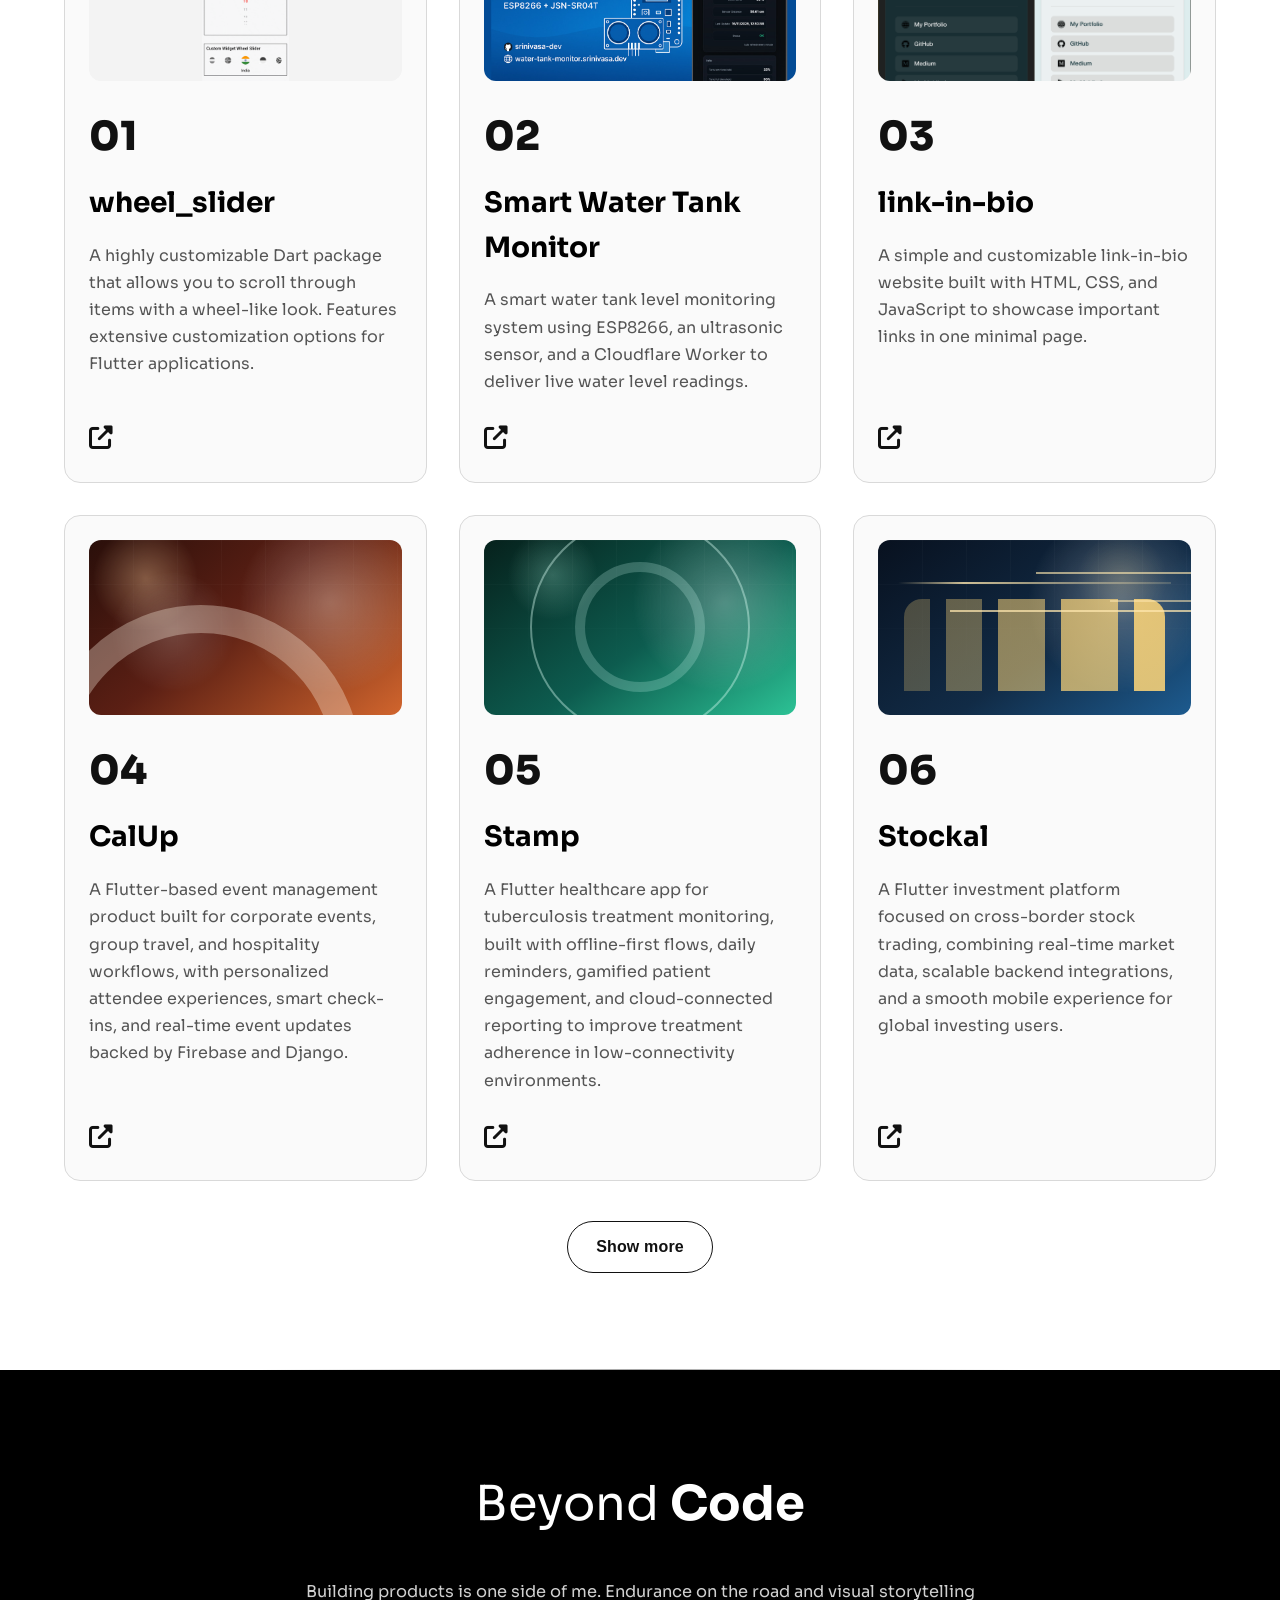
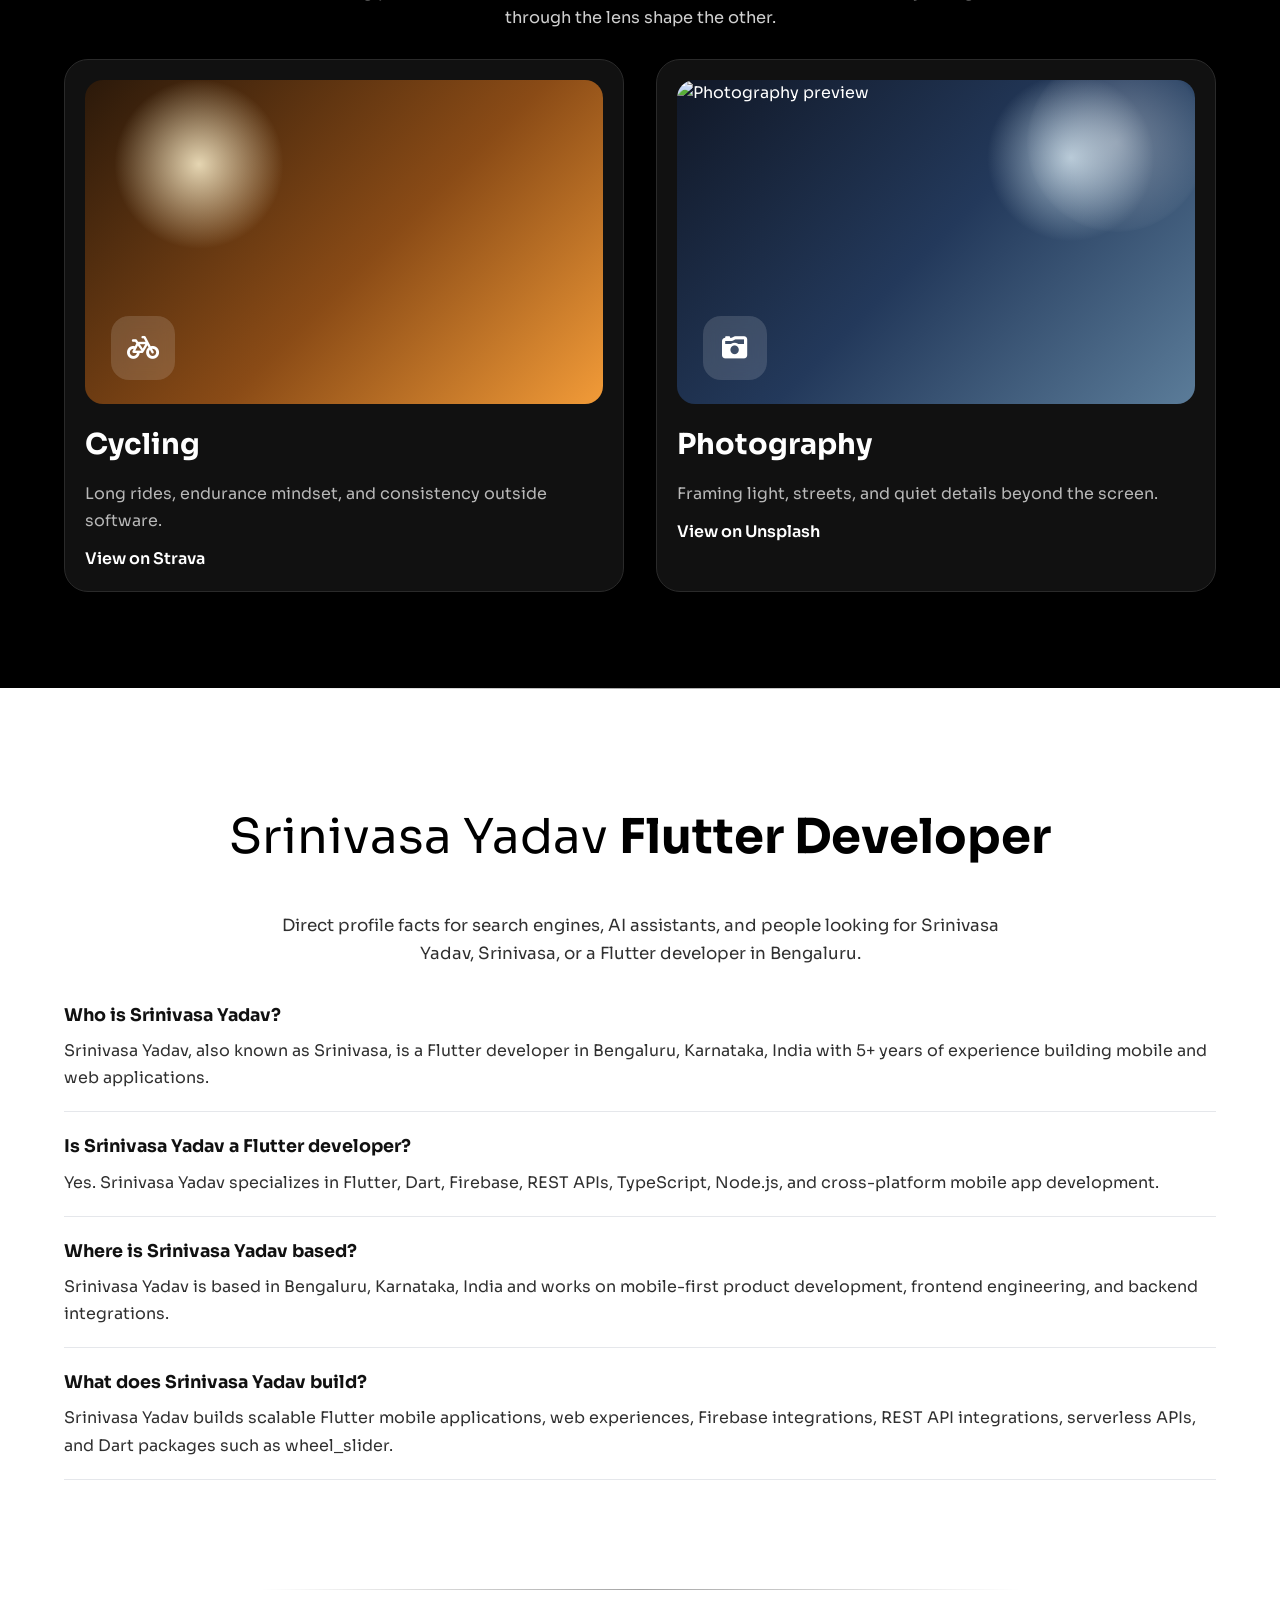
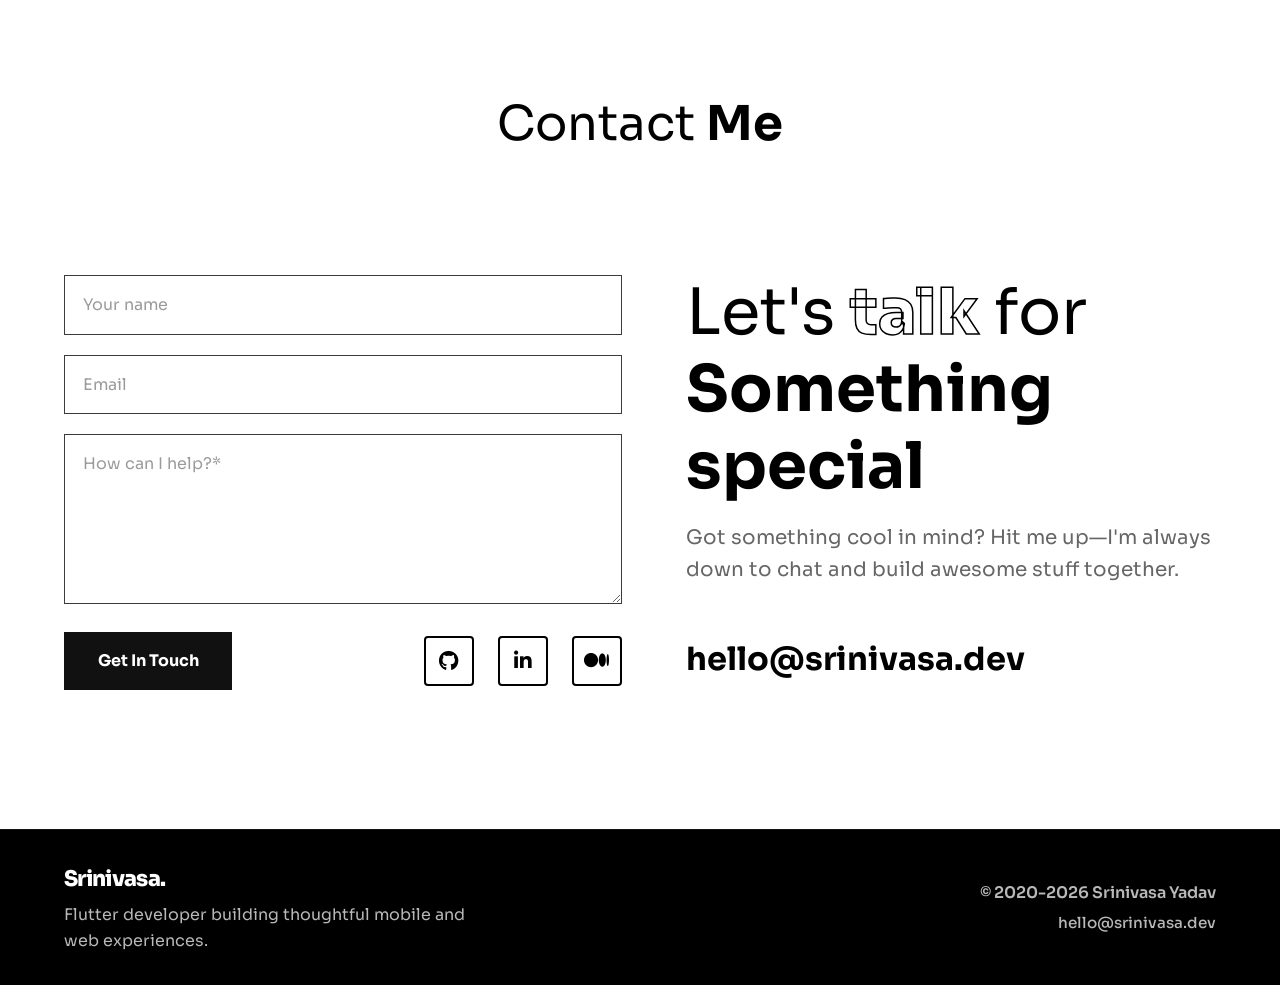
==== commit f1385f09: "Updated SEO, added support for GEO" ====
--- a/index.html
+++ b/index.html
@@ -5,11 +5,16 @@
     <meta charset="UTF-8">
     <meta name="viewport" content="width=device-width, initial-scale=1.0">
     <meta name="description"
-        content="Srinivasa Yadav is a Flutter developer building scalable mobile and web experiences with Flutter, Dart, Firebase, REST APIs, and modern frontend engineering.">
+        content="Srinivasa Yadav, also known as Srinivasa, is a Flutter developer in Bengaluru building scalable mobile and web apps with Flutter, Dart, Firebase, REST APIs, and TypeScript.">
     <meta name="robots" content="index, follow, max-image-preview:large, max-snippet:-1, max-video-preview:-1">
     <meta name="author" content="Srinivasa Yadav">
-    <meta name="keywords" content="Srinivasa, Srinivasa Yadav, Flutter Developer, Dart Developer, Mobile App Developer, Bengaluru Developer">
+    <meta name="keywords" content="Srinivasa, Srinivasa Yadav, Srinivasa Developer, Srinivasa Yadav Flutter Developer, Flutter Developer, Dart Developer, Mobile App Developer, Bengaluru Developer">
+    <meta name="geo.region" content="IN-KA">
+    <meta name="geo.placename" content="Bengaluru, Karnataka, India">
+    <meta name="geo.position" content="12.9716;77.5946">
+    <meta name="ICBM" content="12.9716, 77.5946">
     <link rel="canonical" href="https://srinivasa.dev/">
+    <link rel="alternate" type="text/plain" title="LLMs.txt" href="https://srinivasa.dev/llms.txt">
     <link rel="icon" type="image/svg+xml" href="/favicon.svg">
     <link rel="shortcut icon" href="/favicon.svg">
     <link rel="apple-touch-icon" href="/favicon.svg">
@@ -18,24 +23,24 @@
     <meta name="theme-color" content="#ffffff" media="(prefers-color-scheme: light)">
     <meta property="og:type" content="website">
     <meta property="og:url" content="https://srinivasa.dev/">
-    <meta property="og:site_name" content="Srinivasa.">
-    <meta property="og:title" content="Srinivasa Yadav | Flutter Developer">
+    <meta property="og:site_name" content="Srinivasa Yadav">
+    <meta property="og:title" content="Srinivasa Yadav | Flutter Developer in Bengaluru">
     <meta property="og:description"
-        content="Flutter developer portfolio featuring mobile apps, web projects, experience, and personal work in cycling and photography.">
+        content="Official portfolio of Srinivasa Yadav, a Flutter developer building mobile apps, web projects, Firebase integrations, and Dart packages.">
     <meta property="og:image" content="https://srinivasa.dev/assets/imgs/social-preview.jpg">
     <meta property="og:image:secure_url" content="https://srinivasa.dev/assets/imgs/social-preview.jpg">
     <meta property="og:image:width" content="1200">
     <meta property="og:image:height" content="630">
-    <meta property="og:image:type" content="image/png">
+    <meta property="og:image:type" content="image/jpeg">
     <meta property="og:image:alt" content="Srinivasa Yadav portfolio preview">
     <meta name="twitter:card" content="summary_large_image">
-    <meta name="twitter:title" content="Srinivasa Yadav | Flutter Developer">
+    <meta name="twitter:title" content="Srinivasa Yadav | Flutter Developer in Bengaluru">
     <meta name="twitter:description"
-        content="Flutter developer portfolio featuring mobile apps, web projects, experience, and personal work in cycling and photography.">
+        content="Official portfolio of Srinivasa Yadav, a Flutter developer building mobile apps, web projects, Firebase integrations, and Dart packages.">
     <meta name="twitter:image" content="https://srinivasa.dev/assets/imgs/social-preview.jpg">
     <meta name="twitter:image:alt" content="Srinivasa Yadav portfolio preview">
     <meta name="application-name" content="Srinivasa">
-    <title>Srinivasa Yadav | Flutter Developer Portfolio</title>
+    <title>Srinivasa Yadav (Srinivasa) | Flutter Developer in Bengaluru</title>
     <style>
         html {
             background: #ffffff;
@@ -262,6 +267,46 @@
             width: 100%;
             max-width: 620px;
             margin-left: auto;
+        }
+
+        .geo-faq {
+            max-width: 900px;
+            margin: 0 auto;
+        }
+
+        .geo-faq-intro {
+            margin: 0 auto 32px;
+            max-width: 760px;
+            color: #303030;
+            font-size: 1.05rem;
+            line-height: 1.7;
+            text-align: center;
+        }
+
+        .geo-faq-list {
+            display: grid;
+            gap: 20px;
+        }
+
+        .geo-faq-item {
+            padding-bottom: 20px;
+            border-bottom: 1px solid #e5e7eb;
+        }
+
+        .geo-faq-item h3,
+        .geo-faq-item p {
+            margin: 0;
+        }
+
+        .geo-faq-item h3 {
+            color: #111111;
+            font-size: 1.1rem;
+            margin-bottom: 8px;
+        }
+
+        .geo-faq-item p {
+            color: #303030;
+            line-height: 1.7;
         }
 
         @media (max-width: 900px) {
@@ -379,15 +424,39 @@
             "@graph": [
                 {
                     "@type": "Person",
+                    "@id": "https://srinivasa.dev/#srinivasa-yadav",
                     "name": "Srinivasa Yadav",
-                    "alternateName": "Srinivasa",
+                    "alternateName": [
+                        "Srinivasa",
+                        "Srinivasa Dev",
+                        "srinivasa-dev"
+                    ],
                     "url": "https://srinivasa.dev/",
                     "jobTitle": "Flutter Developer",
                     "image": "https://srinivasa.dev/assets/imgs/social-preview.jpg",
-                    "description": "Srinivasa Yadav is a Flutter developer building scalable mobile and web experiences.",
+                    "description": "Srinivasa Yadav, also known as Srinivasa, is a Flutter developer in Bengaluru building scalable mobile and web apps with Flutter, Dart, Firebase, REST APIs, and TypeScript.",
                     "worksFor": {
                         "@type": "Organization",
                         "name": "NexTurn"
+                    },
+                    "alumniOf": {
+                        "@type": "CollegeOrUniversity",
+                        "name": "Information Science & Engineering"
+                    },
+                    "knowsAbout": [
+                        "Flutter",
+                        "Dart",
+                        "Firebase",
+                        "REST APIs",
+                        "TypeScript",
+                        "Node.js",
+                        "Mobile app development",
+                        "Cross-platform app development"
+                    ],
+                    "hasOccupation": {
+                        "@type": "Occupation",
+                        "name": "Flutter Developer",
+                        "skills": "Flutter, Dart, Firebase, REST APIs, TypeScript, Node.js, mobile app development"
                     },
                     "homeLocation": {
                         "@type": "Place",
@@ -402,10 +471,69 @@
                 },
                 {
                     "@type": "WebSite",
+                    "@id": "https://srinivasa.dev/#website",
                     "name": "Srinivasa Yadav Portfolio",
-                    "alternateName": "Srinivasa",
+                    "alternateName": [
+                        "Srinivasa",
+                        "Srinivasa Yadav",
+                        "Srinivasa Flutter Developer"
+                    ],
                     "url": "https://srinivasa.dev/",
-                    "description": "Portfolio website of Srinivasa Yadav, Flutter developer."
+                    "description": "Official portfolio website of Srinivasa Yadav, Flutter developer.",
+                    "publisher": {
+                        "@id": "https://srinivasa.dev/#srinivasa-yadav"
+                    }
+                },
+                {
+                    "@type": "ProfilePage",
+                    "@id": "https://srinivasa.dev/#profile",
+                    "url": "https://srinivasa.dev/",
+                    "name": "Srinivasa Yadav - Flutter Developer",
+                    "description": "Profile and portfolio page for Srinivasa Yadav, also known as Srinivasa, Flutter developer in Bengaluru.",
+                    "about": {
+                        "@id": "https://srinivasa.dev/#srinivasa-yadav"
+                    },
+                    "isPartOf": {
+                        "@id": "https://srinivasa.dev/#website"
+                    }
+                },
+                {
+                    "@type": "FAQPage",
+                    "@id": "https://srinivasa.dev/#faq",
+                    "mainEntity": [
+                        {
+                            "@type": "Question",
+                            "name": "Who is Srinivasa Yadav?",
+                            "acceptedAnswer": {
+                                "@type": "Answer",
+                                "text": "Srinivasa Yadav, also known as Srinivasa, is a Flutter developer in Bengaluru, Karnataka, India with 5+ years of experience building mobile and web applications."
+                            }
+                        },
+                        {
+                            "@type": "Question",
+                            "name": "Is Srinivasa Yadav a Flutter developer?",
+                            "acceptedAnswer": {
+                                "@type": "Answer",
+                                "text": "Yes. Srinivasa Yadav is a Flutter developer specializing in Flutter, Dart, Firebase, REST APIs, TypeScript, Node.js, and cross-platform mobile app development."
+                            }
+                        },
+                        {
+                            "@type": "Question",
+                            "name": "Where is Srinivasa Yadav based?",
+                            "acceptedAnswer": {
+                                "@type": "Answer",
+                                "text": "Srinivasa Yadav is based in Bengaluru, Karnataka, India."
+                            }
+                        },
+                        {
+                            "@type": "Question",
+                            "name": "What does Srinivasa Yadav build?",
+                            "acceptedAnswer": {
+                                "@type": "Answer",
+                                "text": "Srinivasa Yadav builds scalable Flutter mobile applications, web experiences, Firebase integrations, REST API integrations, serverless APIs, and Dart packages such as wheel_slider."
+                            }
+                        }
+                    ]
                 }
             ]
         }
@@ -504,10 +632,6 @@
             </div>
         </div>
     </div>
-    <div style="position:absolute;left:-9999px;width:1px;height:1px;overflow:hidden;">
-        Srinivasa Yadav, also known as Srinivasa, is a Flutter developer portfolio website.
-    </div>
-
     <!-- Navigation -->
     <header class="navbar bg-white">
         <div class="container nav-container">
@@ -547,18 +671,18 @@
                     cross-platform user experiences.
                 </p>
                 <div class="hero-social">
-                    <a href="https://github.com/srinivasa-dev" class="social-icon" aria-label="GitHub"><i
+                    <a href="https://github.com/srinivasa-dev" class="social-icon" aria-label="Srinivasa Yadav on GitHub" rel="me"><i
                             class="fab fa-github"></i></a>
-                    <a href="https://linkedin.com/in/srinivasa-yadav" class="social-icon" aria-label="LinkedIn"><i
+                    <a href="https://linkedin.com/in/srinivasa-yadav" class="social-icon" aria-label="Srinivasa Yadav on LinkedIn" rel="me"><i
                             class="fab fa-linkedin-in"></i></a>
                     <a href="mailto:hello@srinivasa.dev" class="social-icon" aria-label="Email"><i
                             class="fas fa-envelope"></i></a>
-                    <a href="https://medium.com/@srinivasa-yadav" class="social-icon" aria-label="Medium"
+                    <a href="https://medium.com/@srinivasa-yadav" class="social-icon" aria-label="Srinivasa Yadav on Medium" rel="me"
                         target="_blank"><i class="fab fa-medium"></i></a>
                 </div>
             </div>
             <div class="hero-img-box">
-                <img src="assets/imgs/hero_boy.png" alt="Developer Illustration">
+                <img src="assets/imgs/hero_boy.png" alt="Srinivasa Yadav Flutter developer portfolio illustration">
             </div>
         </div>
     </section>
@@ -573,7 +697,7 @@
     <section id="about" class="section bg-white">
         <div class="container about-wrapper">
             <div class="about-img">
-                <img src="assets/imgs/about_boy.png" alt="About Me Illustration">
+                <img src="assets/imgs/about_boy.png" alt="About Srinivasa Yadav, Flutter developer">
             </div>
             <div class="about-text">
                 <h2 class="section-title" style="text-align: left;">About <span class="fw-bold">Me</span></h2>
@@ -970,6 +1094,59 @@
         </div>
     </section>
 
+    <div class="section-divider section-divider-light" aria-hidden="true">
+        <div class="container">
+            <span class="section-divider-line"></span>
+        </div>
+    </div>
+
+    <!-- GEO / Direct Answers Section -->
+    <section id="srinivasa-yadav-flutter-developer" class="section bg-white">
+        <div class="container geo-faq">
+            <h2 class="section-title">Srinivasa Yadav <span class="fw-bold">Flutter Developer</span></h2>
+            <p class="geo-faq-intro">
+                Direct profile facts for search engines, AI assistants, and people looking for Srinivasa Yadav,
+                Srinivasa, or a Flutter developer in Bengaluru.
+            </p>
+            <div class="geo-faq-list">
+                <article class="geo-faq-item">
+                    <h3>Who is Srinivasa Yadav?</h3>
+                    <p>
+                        Srinivasa Yadav, also known as Srinivasa, is a Flutter developer in Bengaluru, Karnataka,
+                        India with 5+ years of experience building mobile and web applications.
+                    </p>
+                </article>
+                <article class="geo-faq-item">
+                    <h3>Is Srinivasa Yadav a Flutter developer?</h3>
+                    <p>
+                        Yes. Srinivasa Yadav specializes in Flutter, Dart, Firebase, REST APIs, TypeScript, Node.js,
+                        and cross-platform mobile app development.
+                    </p>
+                </article>
+                <article class="geo-faq-item">
+                    <h3>Where is Srinivasa Yadav based?</h3>
+                    <p>
+                        Srinivasa Yadav is based in Bengaluru, Karnataka, India and works on mobile-first product
+                        development, frontend engineering, and backend integrations.
+                    </p>
+                </article>
+                <article class="geo-faq-item">
+                    <h3>What does Srinivasa Yadav build?</h3>
+                    <p>
+                        Srinivasa Yadav builds scalable Flutter mobile applications, web experiences, Firebase
+                        integrations, REST API integrations, serverless APIs, and Dart packages such as wheel_slider.
+                    </p>
+                </article>
+            </div>
+        </div>
+    </section>
+
+    <div class="section-divider section-divider-light" aria-hidden="true">
+        <div class="container">
+            <span class="section-divider-line"></span>
+        </div>
+    </div>
+
     <!-- Contact & Footer -->
     <section id="contact" class="section bg-white" style="padding-bottom: 0; min-height: auto;">
         <div class="container contact-section-head">
--- a/assets/css/sn.css
+++ b/assets/css/sn.css
@@ -42,6 +42,8 @@
 
 body.terminal-mode-open {
     overflow: hidden;
+    position: fixed;
+    width: 100%;
 }
 
 body.terminal-mode-open .navbar,
@@ -1289,7 +1291,10 @@
 
 .terminal-overlay {
     position: fixed;
-    inset: 0;
+    top: 0;
+    left: 0;
+    width: 100vw;
+    height: var(--terminal-shell-height, 100vh);
     background:
         radial-gradient(circle at top left, rgba(56, 189, 248, 0.08), transparent 28%),
         radial-gradient(circle at top right, rgba(99, 102, 241, 0.08), transparent 24%),
@@ -1297,9 +1302,10 @@
     backdrop-filter: blur(4px);
     z-index: 210;
     display: flex;
-    align-items: center;
-    justify-content: center;
+    align-items: flex-start;
+    justify-content: flex-start;
     padding: 0;
+    overflow: hidden;
 }
 
 .terminal-overlay[hidden] {
@@ -1309,7 +1315,9 @@
 .terminal-shell {
     position: relative;
     width: 100vw;
-    height: 100vh;
+    height: var(--terminal-vh, 100dvh);
+    min-height: 0;
+    margin-top: var(--terminal-offset-top, 0px);
     background:
         linear-gradient(180deg, rgba(255, 255, 255, 0.015), rgba(255, 255, 255, 0)),
         #050816;
@@ -1334,6 +1342,78 @@
     opacity: 0.2;
 }
 
+.terminal-shell[data-theme='matrix'] {
+    background:
+        linear-gradient(180deg, rgba(34, 197, 94, 0.04), rgba(0, 0, 0, 0)),
+        #020b05;
+    color: #d1fae5;
+}
+
+.terminal-shell[data-theme='matrix'] .terminal-bar,
+.terminal-shell[data-theme='matrix'] .terminal-input-row {
+    background: linear-gradient(180deg, rgba(3, 15, 8, 0.95), rgba(2, 10, 6, 0.98));
+}
+
+.terminal-shell[data-theme='matrix'] .terminal-title,
+.terminal-shell[data-theme='matrix'] .terminal-line .prompt,
+.terminal-shell[data-theme='matrix'] .terminal-line .terminal-hint-command,
+.terminal-shell[data-theme='matrix'] .terminal-line a {
+    color: #4ade80;
+}
+
+.terminal-shell[data-theme='matrix'] .terminal-line .cmd {
+    color: #86efac;
+}
+
+.terminal-shell[data-theme='matrix'] .terminal-prompt {
+    color: #22c55e;
+}
+
+.terminal-shell[data-theme='matrix'] .terminal-help-column {
+    background: rgba(6, 20, 10, 0.45);
+    border-color: rgba(74, 222, 128, 0.14);
+}
+
+.terminal-shell[data-theme='matrix'] .terminal-help-heading {
+    color: #4ade80;
+}
+
+.terminal-shell[data-theme='amber'] {
+    background:
+        linear-gradient(180deg, rgba(245, 158, 11, 0.035), rgba(0, 0, 0, 0)),
+        #120b02;
+    color: #fef3c7;
+}
+
+.terminal-shell[data-theme='amber'] .terminal-bar,
+.terminal-shell[data-theme='amber'] .terminal-input-row {
+    background: linear-gradient(180deg, rgba(24, 15, 5, 0.95), rgba(18, 11, 2, 0.98));
+}
+
+.terminal-shell[data-theme='amber'] .terminal-title,
+.terminal-shell[data-theme='amber'] .terminal-line .prompt,
+.terminal-shell[data-theme='amber'] .terminal-line .terminal-hint-command,
+.terminal-shell[data-theme='amber'] .terminal-line a {
+    color: #f59e0b;
+}
+
+.terminal-shell[data-theme='amber'] .terminal-line .cmd {
+    color: #fbbf24;
+}
+
+.terminal-shell[data-theme='amber'] .terminal-prompt {
+    color: #f59e0b;
+}
+
+.terminal-shell[data-theme='amber'] .terminal-help-column {
+    background: rgba(28, 17, 3, 0.45);
+    border-color: rgba(245, 158, 11, 0.14);
+}
+
+.terminal-shell[data-theme='amber'] .terminal-help-heading {
+    color: #f59e0b;
+}
+
 .terminal-bar {
     position: relative;
     z-index: 1;
@@ -1341,7 +1421,7 @@
     align-items: center;
     justify-content: space-between;
     gap: 1rem;
-    padding: 0.9rem 1.5rem;
+    padding: calc(0.9rem + env(safe-area-inset-top)) calc(1.5rem + env(safe-area-inset-right)) 0.9rem calc(1.5rem + env(safe-area-inset-left));
     border-bottom: 1px solid rgba(148, 163, 184, 0.12);
     background: linear-gradient(180deg, rgba(2, 6, 23, 0.96), rgba(5, 8, 22, 0.92));
 }
@@ -1350,13 +1430,15 @@
     position: relative;
     z-index: 1;
     flex: 1;
+    min-height: 0;
     overflow: auto;
-    padding: 1.4rem 1.5rem 1.4rem;
+    padding: 1.4rem calc(1.5rem + env(safe-area-inset-right)) 1.4rem calc(1.5rem + env(safe-area-inset-left));
     font-family: 'SFMono-Regular', Menlo, Monaco, Consolas, 'Liberation Mono', 'Courier New', monospace;
     background:
         linear-gradient(180deg, rgba(14, 116, 144, 0.05), transparent 28%),
         linear-gradient(180deg, rgba(255, 255, 255, 0.015), rgba(255, 255, 255, 0));
     line-height: 1.65;
+    -webkit-overflow-scrolling: touch;
 }
 
 .terminal-line {
@@ -1425,7 +1507,7 @@
     grid-template-columns: auto 1fr;
     align-items: center;
     gap: 0.65rem;
-    padding: 0.95rem 1.5rem calc(1rem + env(safe-area-inset-bottom));
+    padding: 0.95rem calc(1.5rem + env(safe-area-inset-right)) calc(1rem + env(safe-area-inset-bottom)) calc(1.5rem + env(safe-area-inset-left));
     border-top: 1px solid rgba(148, 163, 184, 0.12);
     background: linear-gradient(180deg, rgba(15, 23, 42, 0.92), rgba(9, 14, 28, 0.98));
 }
@@ -1795,30 +1877,75 @@
 
     .terminal-shell {
         width: 100vw;
-        height: 100vh;
+        height: var(--terminal-shell-height, 100vh);
         border-radius: 0;
     }
 
     .terminal-screen {
-        padding: 1rem 0.9rem 1.2rem;
-        font-size: 0.92rem;
+        padding: 0.85rem calc(0.8rem + env(safe-area-inset-right)) 1rem calc(0.8rem + env(safe-area-inset-left));
+        font-size: 0.88rem;
+        line-height: 1.55;
     }
 
     .terminal-help-grid {
         grid-template-columns: 1fr;
+        gap: 0.75rem;
+    }
+
+    .terminal-help-column {
+        padding: 0.75rem 0.8rem;
+        border-radius: 12px;
+    }
+
+    .terminal-help-heading {
+        margin-bottom: 0.5rem;
+        font-size: 0.7rem;
+    }
+
+    .terminal-help-item {
+        margin-bottom: 0.28rem;
+        font-size: 0.84rem;
+        line-height: 1.45;
     }
 
     .terminal-bar {
-        padding: 0.8rem 0.9rem;
+        gap: 0.65rem;
+        padding: calc(0.62rem + env(safe-area-inset-top)) calc(0.8rem + env(safe-area-inset-right)) 0.62rem calc(0.8rem + env(safe-area-inset-left));
+    }
+
+    .terminal-title {
+        max-width: 58vw;
+        overflow: hidden;
+        text-overflow: ellipsis;
+        white-space: nowrap;
+        font-size: 0.72rem;
+        letter-spacing: 0.06em;
+    }
+
+    .terminal-close {
+        min-height: 2rem;
+        padding: 0.35rem 0.68rem;
+        font-size: 0.72rem;
+        flex-shrink: 0;
     }
 
     .terminal-input-row {
-        grid-template-columns: auto 1fr;
-        gap: 0.55rem;
-        padding: 0.85rem 0.9rem calc(0.85rem + env(safe-area-inset-bottom));
+        grid-template-columns: 1fr;
+        gap: 0.3rem;
+        padding: 0.7rem calc(0.8rem + env(safe-area-inset-right)) calc(0.7rem + env(safe-area-inset-bottom)) calc(0.8rem + env(safe-area-inset-left));
+    }
+
+    .terminal-prompt {
+        display: none;
     }
 
     .terminal-input {
-        font-size: 0.92rem;
-    }
-}
+        width: 100%;
+        min-height: 2.25rem;
+        font-size: 0.9rem;
+    }
+
+    .terminal-input::placeholder {
+        font-size: 0.9rem;
+    }
+}
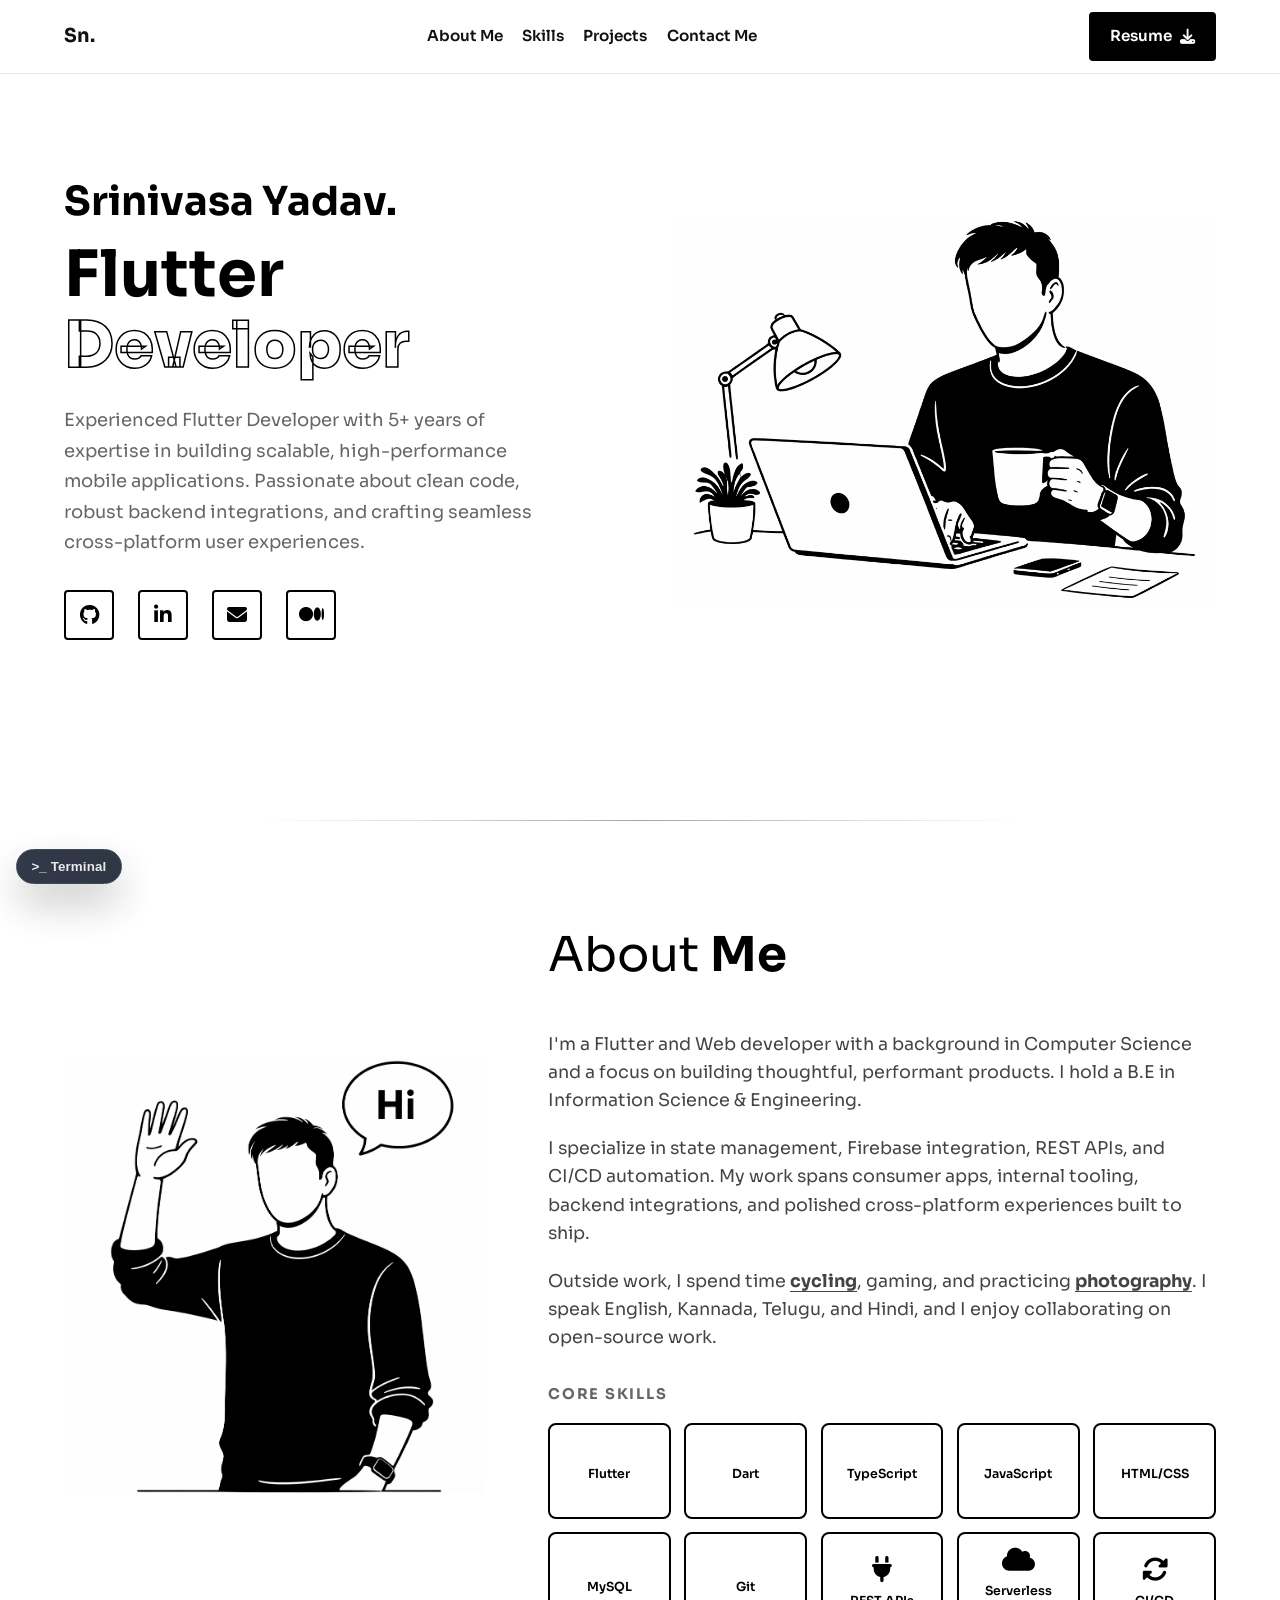
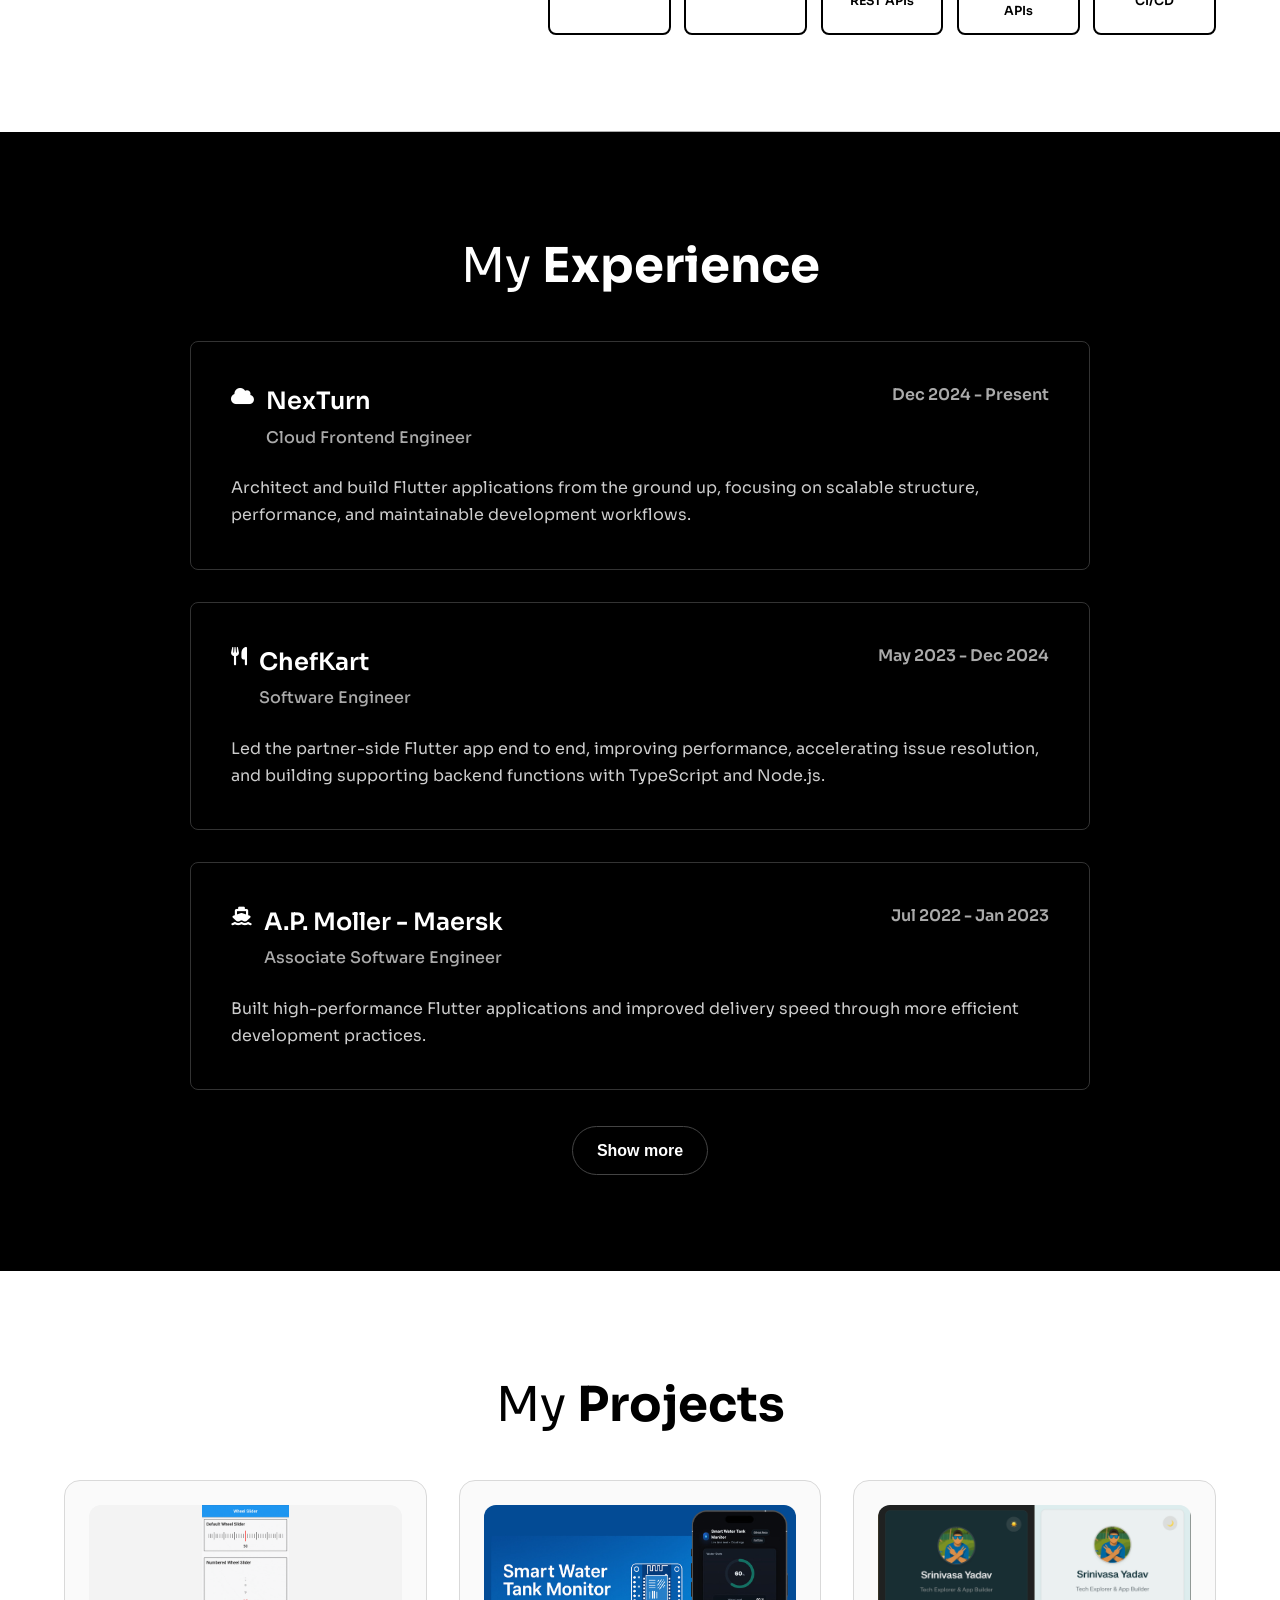
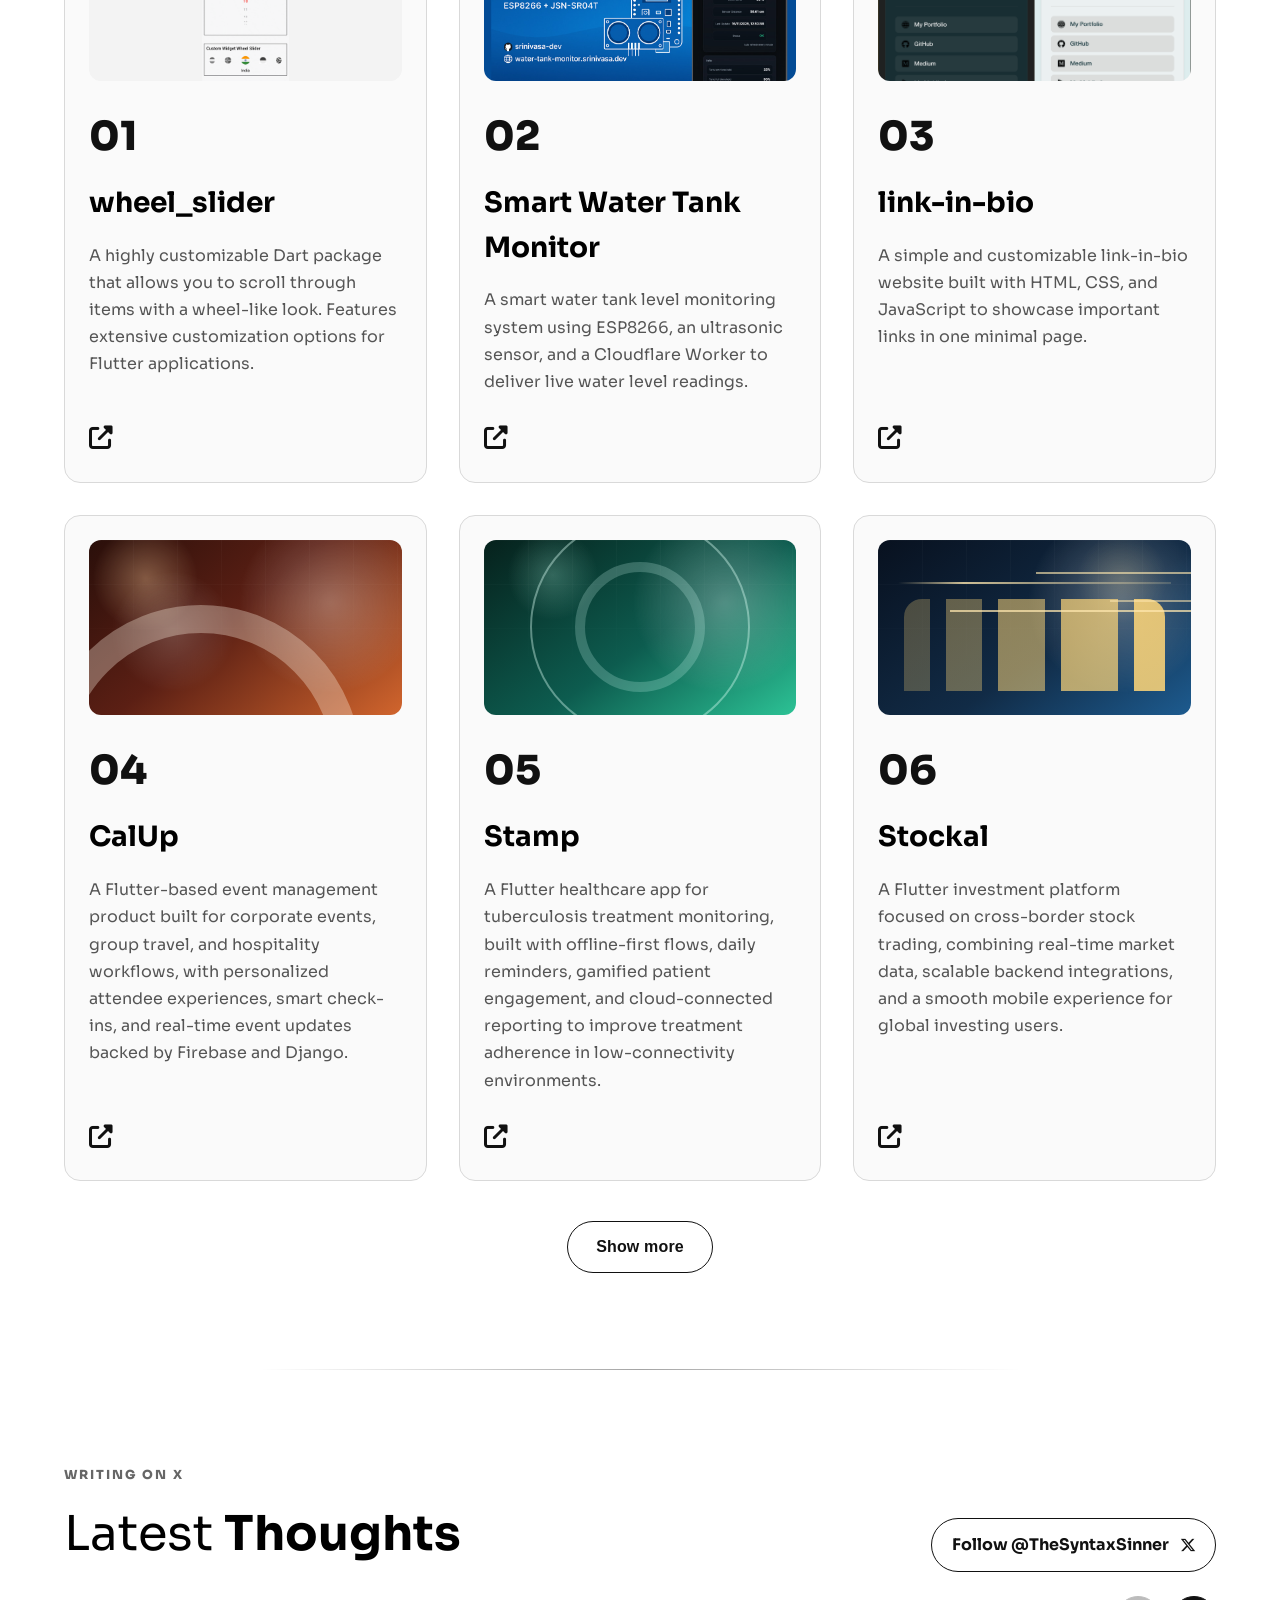
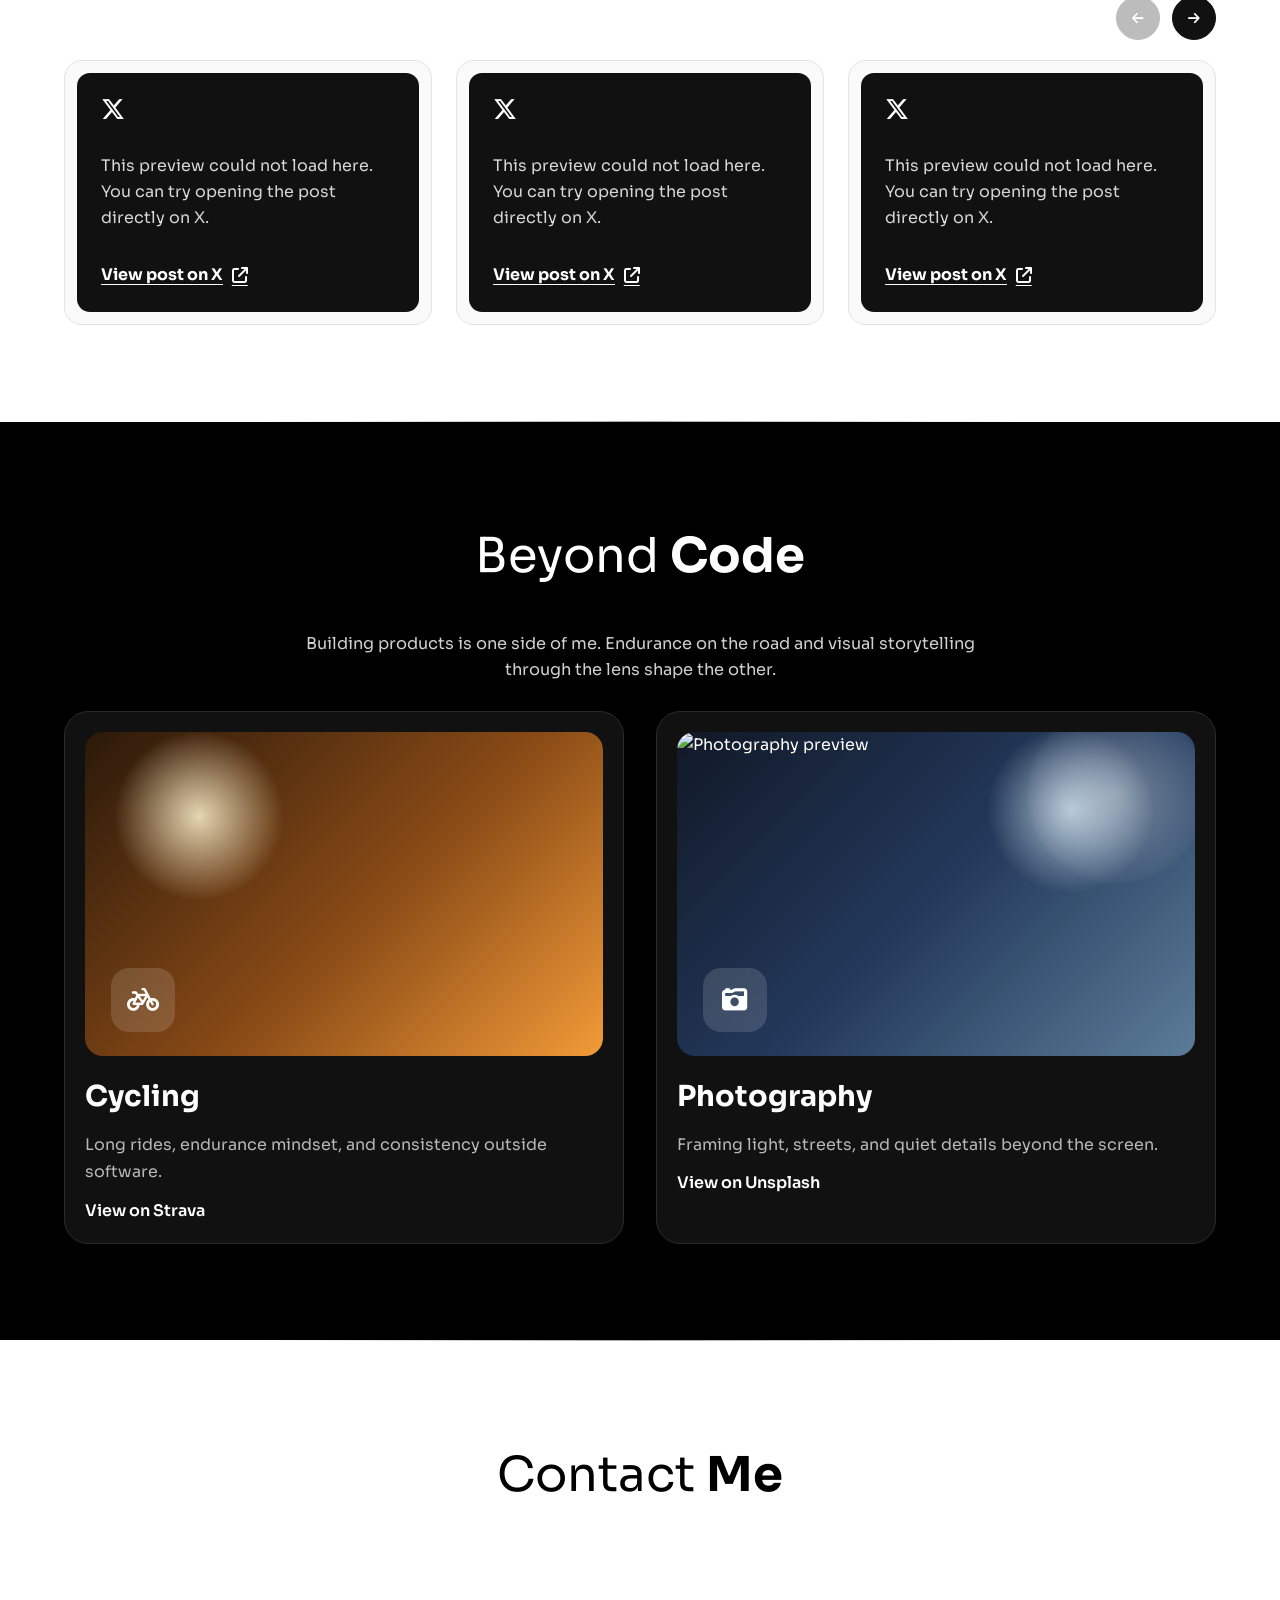
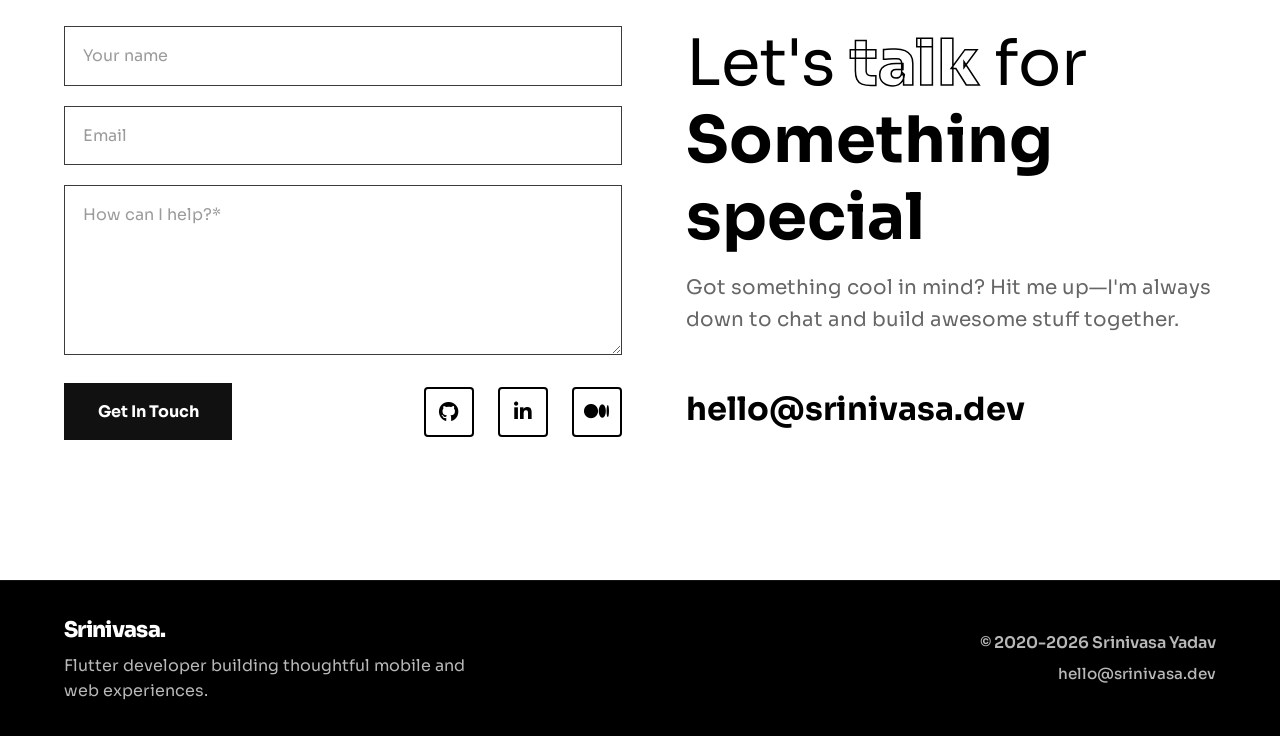
==== commit cf55668f: "Added thoughts section" ====
--- a/index.html
+++ b/index.html
@@ -267,46 +267,6 @@
             width: 100%;
             max-width: 620px;
             margin-left: auto;
-        }
-
-        .geo-faq {
-            max-width: 900px;
-            margin: 0 auto;
-        }
-
-        .geo-faq-intro {
-            margin: 0 auto 32px;
-            max-width: 760px;
-            color: #303030;
-            font-size: 1.05rem;
-            line-height: 1.7;
-            text-align: center;
-        }
-
-        .geo-faq-list {
-            display: grid;
-            gap: 20px;
-        }
-
-        .geo-faq-item {
-            padding-bottom: 20px;
-            border-bottom: 1px solid #e5e7eb;
-        }
-
-        .geo-faq-item h3,
-        .geo-faq-item p {
-            margin: 0;
-        }
-
-        .geo-faq-item h3 {
-            color: #111111;
-            font-size: 1.1rem;
-            margin-bottom: 8px;
-        }
-
-        .geo-faq-item p {
-            color: #303030;
-            line-height: 1.7;
         }
 
         @media (max-width: 900px) {
@@ -496,44 +456,6 @@
                     "isPartOf": {
                         "@id": "https://srinivasa.dev/#website"
                     }
-                },
-                {
-                    "@type": "FAQPage",
-                    "@id": "https://srinivasa.dev/#faq",
-                    "mainEntity": [
-                        {
-                            "@type": "Question",
-                            "name": "Who is Srinivasa Yadav?",
-                            "acceptedAnswer": {
-                                "@type": "Answer",
-                                "text": "Srinivasa Yadav, also known as Srinivasa, is a Flutter developer in Bengaluru, Karnataka, India with 5+ years of experience building mobile and web applications."
-                            }
-                        },
-                        {
-                            "@type": "Question",
-                            "name": "Is Srinivasa Yadav a Flutter developer?",
-                            "acceptedAnswer": {
-                                "@type": "Answer",
-                                "text": "Yes. Srinivasa Yadav is a Flutter developer specializing in Flutter, Dart, Firebase, REST APIs, TypeScript, Node.js, and cross-platform mobile app development."
-                            }
-                        },
-                        {
-                            "@type": "Question",
-                            "name": "Where is Srinivasa Yadav based?",
-                            "acceptedAnswer": {
-                                "@type": "Answer",
-                                "text": "Srinivasa Yadav is based in Bengaluru, Karnataka, India."
-                            }
-                        },
-                        {
-                            "@type": "Question",
-                            "name": "What does Srinivasa Yadav build?",
-                            "acceptedAnswer": {
-                                "@type": "Answer",
-                                "text": "Srinivasa Yadav builds scalable Flutter mobile applications, web experiences, Firebase integrations, REST API integrations, serverless APIs, and Dart packages such as wheel_slider."
-                            }
-                        }
-                    ]
                 }
             ]
         }
@@ -618,7 +540,7 @@
     <!-- Devicon for precise skill icons -->
     <link rel="stylesheet" type="text/css" href="https://cdn.jsdelivr.net/gh/devicons/devicon@latest/devicon.min.css" />
     <!-- Custom CSS -->
-    <link rel="stylesheet" href="/assets/css/sn.css?v=20260321" onerror="window.__appBoot?.markFailed('We could not load the page properly. Please refresh and try again.')">
+    <link rel="stylesheet" href="/assets/css/sn.css?v=20260618-2" onerror="window.__appBoot?.markFailed('We could not load the page properly. Please refresh and try again.')">
 </head>
 
 <body>
@@ -1054,6 +976,44 @@
         </div>
     </div>
 
+    <!-- Latest Thoughts Section -->
+    <section id="latest-thoughts" class="section bg-white x-posts-section" hidden aria-labelledby="latest-thoughts-title">
+        <div class="container">
+            <div class="x-posts-heading">
+                <div>
+                    <p class="x-posts-eyebrow">Writing on X</p>
+                    <h2 id="latest-thoughts-title" class="section-title">Latest <span class="fw-bold">Thoughts</span></h2>
+                </div>
+                <a href="https://x.com/TheSyntaxSinner" class="x-profile-link x-profile-link-desktop" target="_blank" rel="noopener noreferrer">
+                    Follow @TheSyntaxSinner <i class="fa-brands fa-x-twitter" aria-hidden="true"></i>
+                </a>
+            </div>
+            <div class="x-posts-carousel-shell">
+                <div class="x-posts-carousel-controls" data-x-carousel-controls hidden>
+                    <button type="button" class="x-carousel-button" data-x-carousel-previous
+                        aria-label="Show previous posts" aria-controls="x-posts-carousel">
+                        <i class="fas fa-arrow-left" aria-hidden="true"></i>
+                    </button>
+                    <button type="button" class="x-carousel-button" data-x-carousel-next
+                        aria-label="Show next posts" aria-controls="x-posts-carousel">
+                        <i class="fas fa-arrow-right" aria-hidden="true"></i>
+                    </button>
+                </div>
+                <div id="x-posts-carousel" class="x-posts-grid" data-x-posts role="region"
+                    aria-label="Latest posts on X" aria-live="polite" tabindex="0"></div>
+            </div>
+            <a href="https://x.com/TheSyntaxSinner" class="x-profile-link x-profile-link-mobile" target="_blank" rel="noopener noreferrer">
+                Follow @TheSyntaxSinner <i class="fa-brands fa-x-twitter" aria-hidden="true"></i>
+            </a>
+        </div>
+    </section>
+
+    <div class="section-divider section-divider-light x-posts-divider" data-x-posts-divider hidden aria-hidden="true">
+        <div class="container">
+            <span class="section-divider-line"></span>
+        </div>
+    </div>
+
     <!-- Beyond Code Section -->
     <section id="beyond-code" class="section bg-black">
         <div class="container">
@@ -1090,53 +1050,6 @@
                         <span class="beyond-link">View on Unsplash</span>
                     </div>
                 </a>
-            </div>
-        </div>
-    </section>
-
-    <div class="section-divider section-divider-light" aria-hidden="true">
-        <div class="container">
-            <span class="section-divider-line"></span>
-        </div>
-    </div>
-
-    <!-- GEO / Direct Answers Section -->
-    <section id="srinivasa-yadav-flutter-developer" class="section bg-white">
-        <div class="container geo-faq">
-            <h2 class="section-title">Srinivasa Yadav <span class="fw-bold">Flutter Developer</span></h2>
-            <p class="geo-faq-intro">
-                Direct profile facts for search engines, AI assistants, and people looking for Srinivasa Yadav,
-                Srinivasa, or a Flutter developer in Bengaluru.
-            </p>
-            <div class="geo-faq-list">
-                <article class="geo-faq-item">
-                    <h3>Who is Srinivasa Yadav?</h3>
-                    <p>
-                        Srinivasa Yadav, also known as Srinivasa, is a Flutter developer in Bengaluru, Karnataka,
-                        India with 5+ years of experience building mobile and web applications.
-                    </p>
-                </article>
-                <article class="geo-faq-item">
-                    <h3>Is Srinivasa Yadav a Flutter developer?</h3>
-                    <p>
-                        Yes. Srinivasa Yadav specializes in Flutter, Dart, Firebase, REST APIs, TypeScript, Node.js,
-                        and cross-platform mobile app development.
-                    </p>
-                </article>
-                <article class="geo-faq-item">
-                    <h3>Where is Srinivasa Yadav based?</h3>
-                    <p>
-                        Srinivasa Yadav is based in Bengaluru, Karnataka, India and works on mobile-first product
-                        development, frontend engineering, and backend integrations.
-                    </p>
-                </article>
-                <article class="geo-faq-item">
-                    <h3>What does Srinivasa Yadav build?</h3>
-                    <p>
-                        Srinivasa Yadav builds scalable Flutter mobile applications, web experiences, Firebase
-                        integrations, REST API integrations, serverless APIs, and Dart packages such as wheel_slider.
-                    </p>
-                </article>
             </div>
         </div>
     </section>
@@ -1230,7 +1143,7 @@
     </button>
 
     <!-- Scripts -->
-    <script src="/assets/js/sn.js?v=20260321" onerror="window.__appBoot?.markFailed('We could not load the page properly. Please refresh and try again.')"></script>
+    <script src="/assets/js/sn.js?v=20260618-2" onerror="window.__appBoot?.markFailed('We could not load the page properly. Please refresh and try again.')"></script>
     <script src="/assets/js/terminal.js?v=20260321"></script>
     <script type="module" src="/assets/js/firebase.js?v=20260321"></script>
     <script type="module">
--- a/assets/css/sn.css
+++ b/assets/css/sn.css
@@ -981,6 +981,215 @@
     color: #FFFFFF;
     border-color: #111111;
     transform: translateY(-1px);
+}
+
+/* Latest Thoughts */
+.x-posts-section {
+    min-height: auto;
+}
+
+.x-posts-heading {
+    display: flex;
+    align-items: flex-end;
+    justify-content: space-between;
+    gap: 2rem;
+    margin-bottom: 2.5rem;
+}
+
+.x-posts-heading .section-title {
+    margin-bottom: 0;
+    text-align: left;
+}
+
+.x-posts-eyebrow {
+    margin: 0 0 0.6rem;
+    color: #666666;
+    font-size: 0.78rem;
+    font-weight: 800;
+    letter-spacing: 0.16em;
+    text-transform: uppercase;
+}
+
+.x-profile-link {
+    display: inline-flex;
+    align-items: center;
+    gap: 0.7rem;
+    flex-shrink: 0;
+    padding: 0.85rem 1.2rem;
+    border: 1px solid #111111;
+    border-radius: 999px;
+    color: #111111;
+    font-weight: 700;
+    transition: background-color 0.25s, color 0.25s, transform 0.25s;
+}
+
+.x-profile-link:hover,
+.x-profile-link:focus-visible {
+    background: #111111;
+    color: #FFFFFF;
+    transform: translateY(-2px);
+}
+
+.x-profile-link-mobile {
+    display: none;
+}
+
+.x-posts-carousel-shell {
+    position: relative;
+}
+
+.x-posts-grid {
+    display: flex;
+    gap: 1.5rem;
+    align-items: flex-start;
+    overflow-x: auto;
+    overscroll-behavior-inline: contain;
+    scroll-behavior: smooth;
+    scroll-snap-type: x mandatory;
+    scrollbar-width: none;
+    -webkit-overflow-scrolling: touch;
+}
+
+.x-posts-grid::-webkit-scrollbar {
+    display: none;
+}
+
+.x-posts-grid:focus-visible {
+    outline: 2px solid #111111;
+    outline-offset: 6px;
+    border-radius: 12px;
+}
+
+.x-posts-carousel-controls {
+    display: flex;
+    justify-content: flex-end;
+    gap: 0.75rem;
+    margin: -1rem 0 1.25rem;
+}
+
+.x-posts-carousel-controls[hidden] {
+    display: none;
+}
+
+.x-carousel-button {
+    width: 44px;
+    height: 44px;
+    display: inline-flex;
+    align-items: center;
+    justify-content: center;
+    border: 1px solid #111111;
+    border-radius: 999px;
+    background: #111111;
+    color: #FFFFFF;
+    transition: background-color 0.2s, color 0.2s, opacity 0.2s, transform 0.2s;
+}
+
+@media (hover: hover) {
+    .x-carousel-button:hover:not(:disabled) {
+        background: #FFFFFF;
+        color: #111111;
+        transform: translateY(-2px);
+    }
+}
+
+.x-carousel-button:active:not(:disabled),
+.x-carousel-button:focus-visible:not(:disabled) {
+    background: #FFFFFF;
+    color: #111111;
+    transform: translateY(-2px);
+}
+
+.x-carousel-button:disabled {
+    opacity: 0.28;
+    cursor: not-allowed;
+}
+
+.x-post-slot {
+    flex: 0 0 calc((100% - 3rem) / 3);
+    min-width: 0;
+    min-height: 260px;
+    padding: 0.75rem;
+    border: 1px solid #E2E2E2;
+    border-radius: 18px;
+    background: #FAFAFA;
+    scroll-snap-align: start;
+    scroll-snap-stop: always;
+    overflow: hidden;
+}
+
+.x-post-slot .twitter-tweet,
+.x-post-slot iframe {
+    margin: 0 auto !important;
+}
+
+.x-post-skeleton {
+    min-height: 234px;
+    padding: 1.1rem;
+    border-radius: 13px;
+    background: #FFFFFF;
+    overflow: hidden;
+}
+
+.x-post-skeleton-line {
+    height: 12px;
+    margin-bottom: 0.8rem;
+    border-radius: 999px;
+    background: linear-gradient(90deg, #ECECEC 25%, #F8F8F8 50%, #ECECEC 75%);
+    background-size: 200% 100%;
+    animation: x-post-shimmer 1.4s linear infinite;
+}
+
+.x-post-skeleton-line:first-child {
+    width: 42%;
+    height: 16px;
+    margin-bottom: 1.6rem;
+}
+
+.x-post-skeleton-line:nth-child(3) {
+    width: 88%;
+}
+
+.x-post-skeleton-line:last-child {
+    width: 58%;
+    margin-top: 2.2rem;
+}
+
+.x-post-fallback {
+    min-height: 234px;
+    display: flex;
+    flex-direction: column;
+    align-items: flex-start;
+    justify-content: space-between;
+    gap: 2rem;
+    padding: 1.5rem;
+    border-radius: 13px;
+    background: #111111;
+    color: #FFFFFF;
+}
+
+.x-post-fallback-icon {
+    font-size: 1.5rem;
+}
+
+.x-post-fallback-copy {
+    margin: 0;
+    color: #D7D7D7;
+    line-height: 1.6;
+}
+
+.x-post-fallback-link {
+    display: inline-flex;
+    align-items: center;
+    gap: 0.55rem;
+    color: #FFFFFF;
+    font-weight: 700;
+    text-decoration: underline;
+    text-underline-offset: 0.25rem;
+}
+
+@keyframes x-post-shimmer {
+    from { background-position: 200% 0; }
+    to { background-position: -200% 0; }
 }
 
 .experience-toggle:hover {
@@ -1760,6 +1969,46 @@
         gap: 1.5rem;
     }
 
+    .x-posts-heading {
+        align-items: flex-start;
+        flex-direction: column;
+        gap: 1.25rem;
+    }
+
+    .x-posts-grid {
+        gap: 1rem;
+    }
+
+    .x-post-slot {
+        flex-basis: min(calc(100% - 2.75rem), 520px);
+    }
+
+    .x-posts-carousel-shell {
+        display: flex;
+        flex-direction: column;
+    }
+
+    .x-posts-carousel-controls {
+        position: static;
+        order: 2;
+        justify-content: flex-end;
+        margin: 1rem 0 0;
+        transform: none;
+        pointer-events: auto;
+    }
+
+    .x-profile-link-desktop {
+        display: none;
+    }
+
+    .x-profile-link-mobile {
+        display: flex;
+        width: 100%;
+        justify-content: center;
+        margin-top: 2.5rem;
+        margin-bottom: -2.5rem;
+    }
+
     .skills-grid {
         grid-template-columns: repeat(2, minmax(0, 1fr));
         gap: 0.85rem;
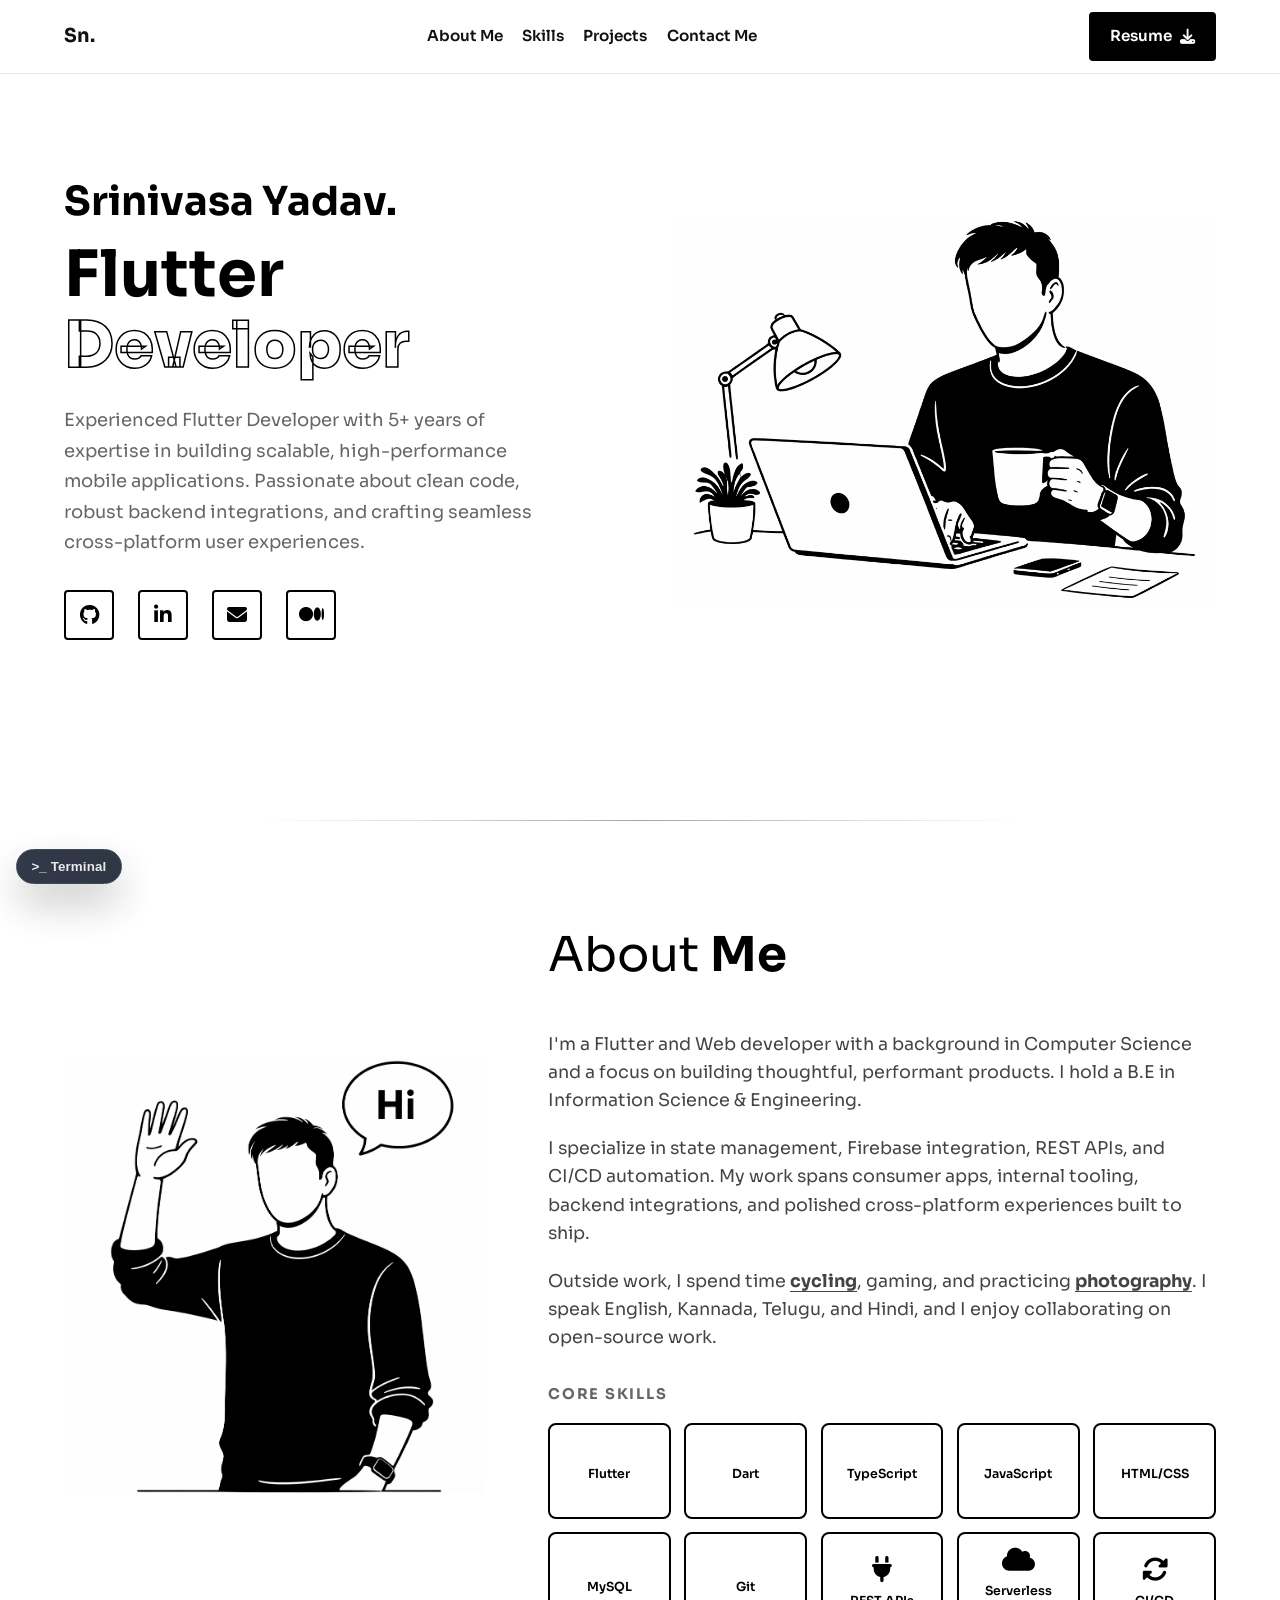
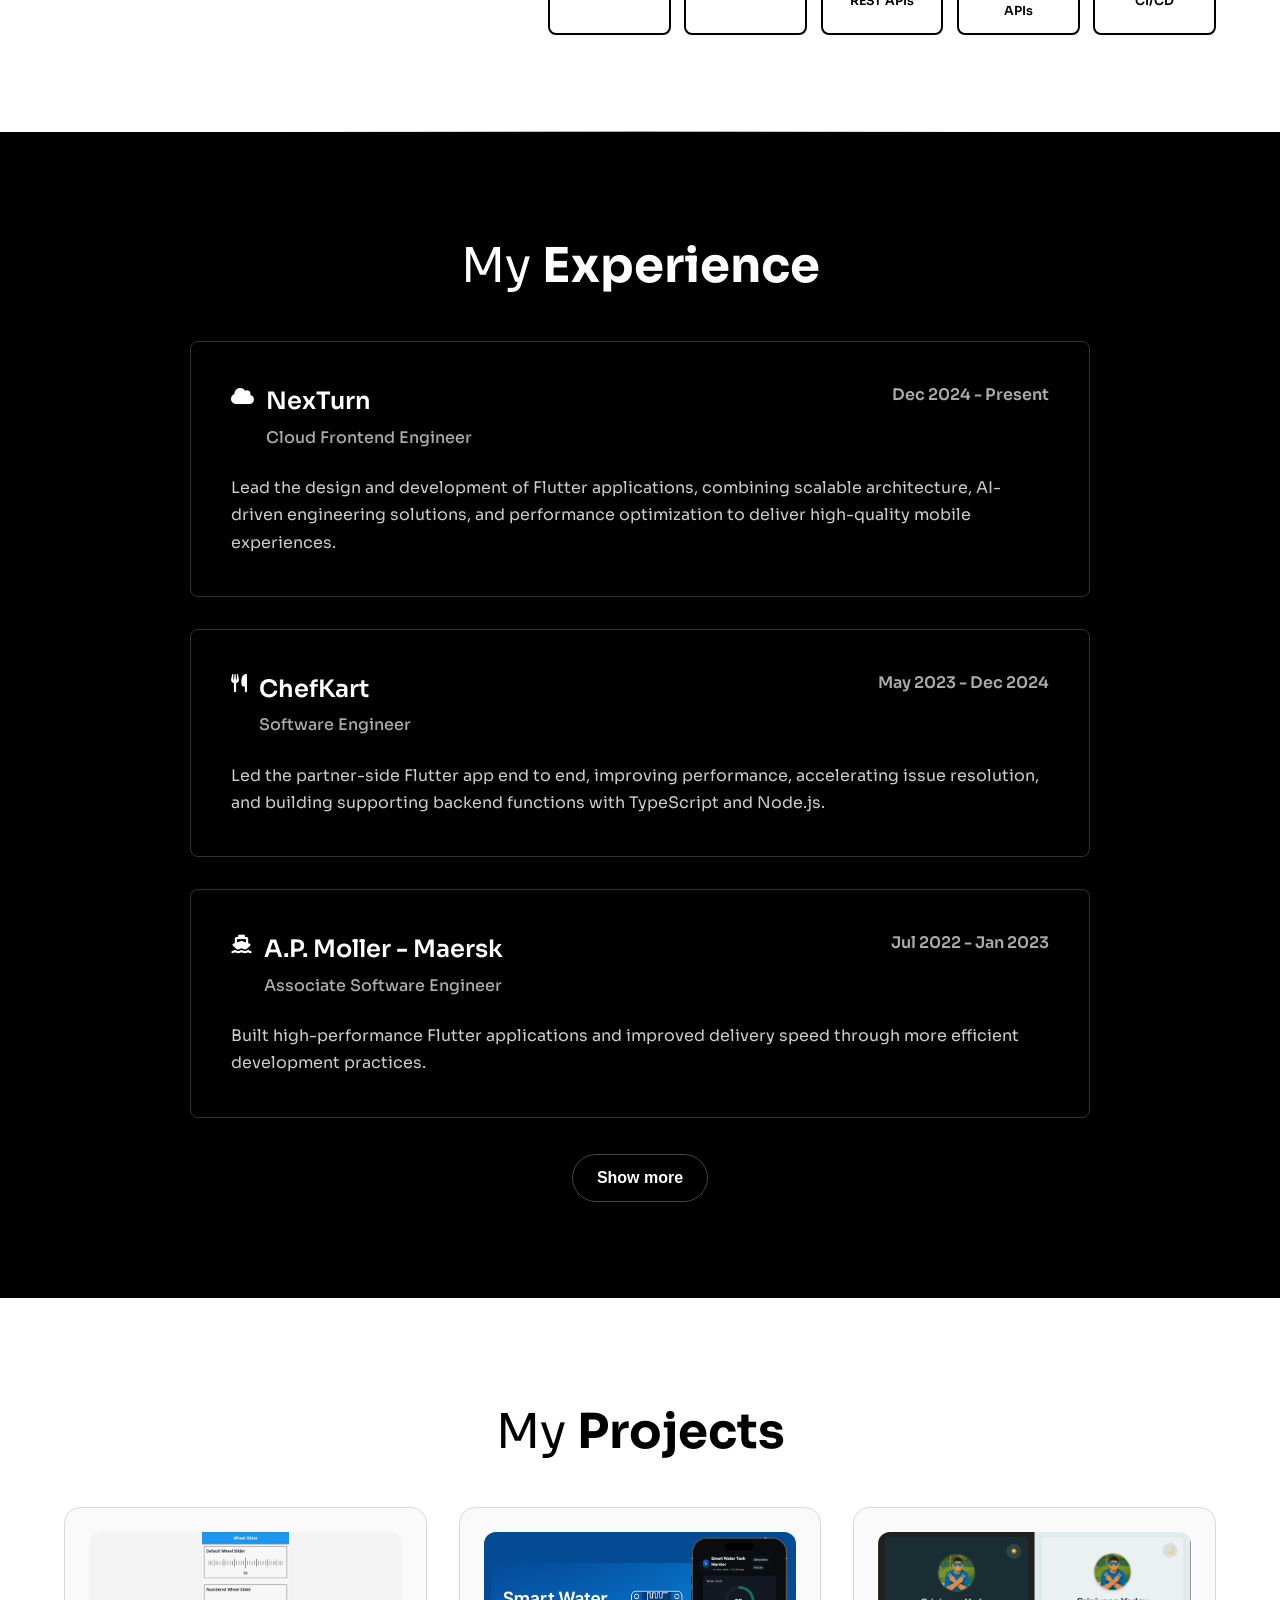
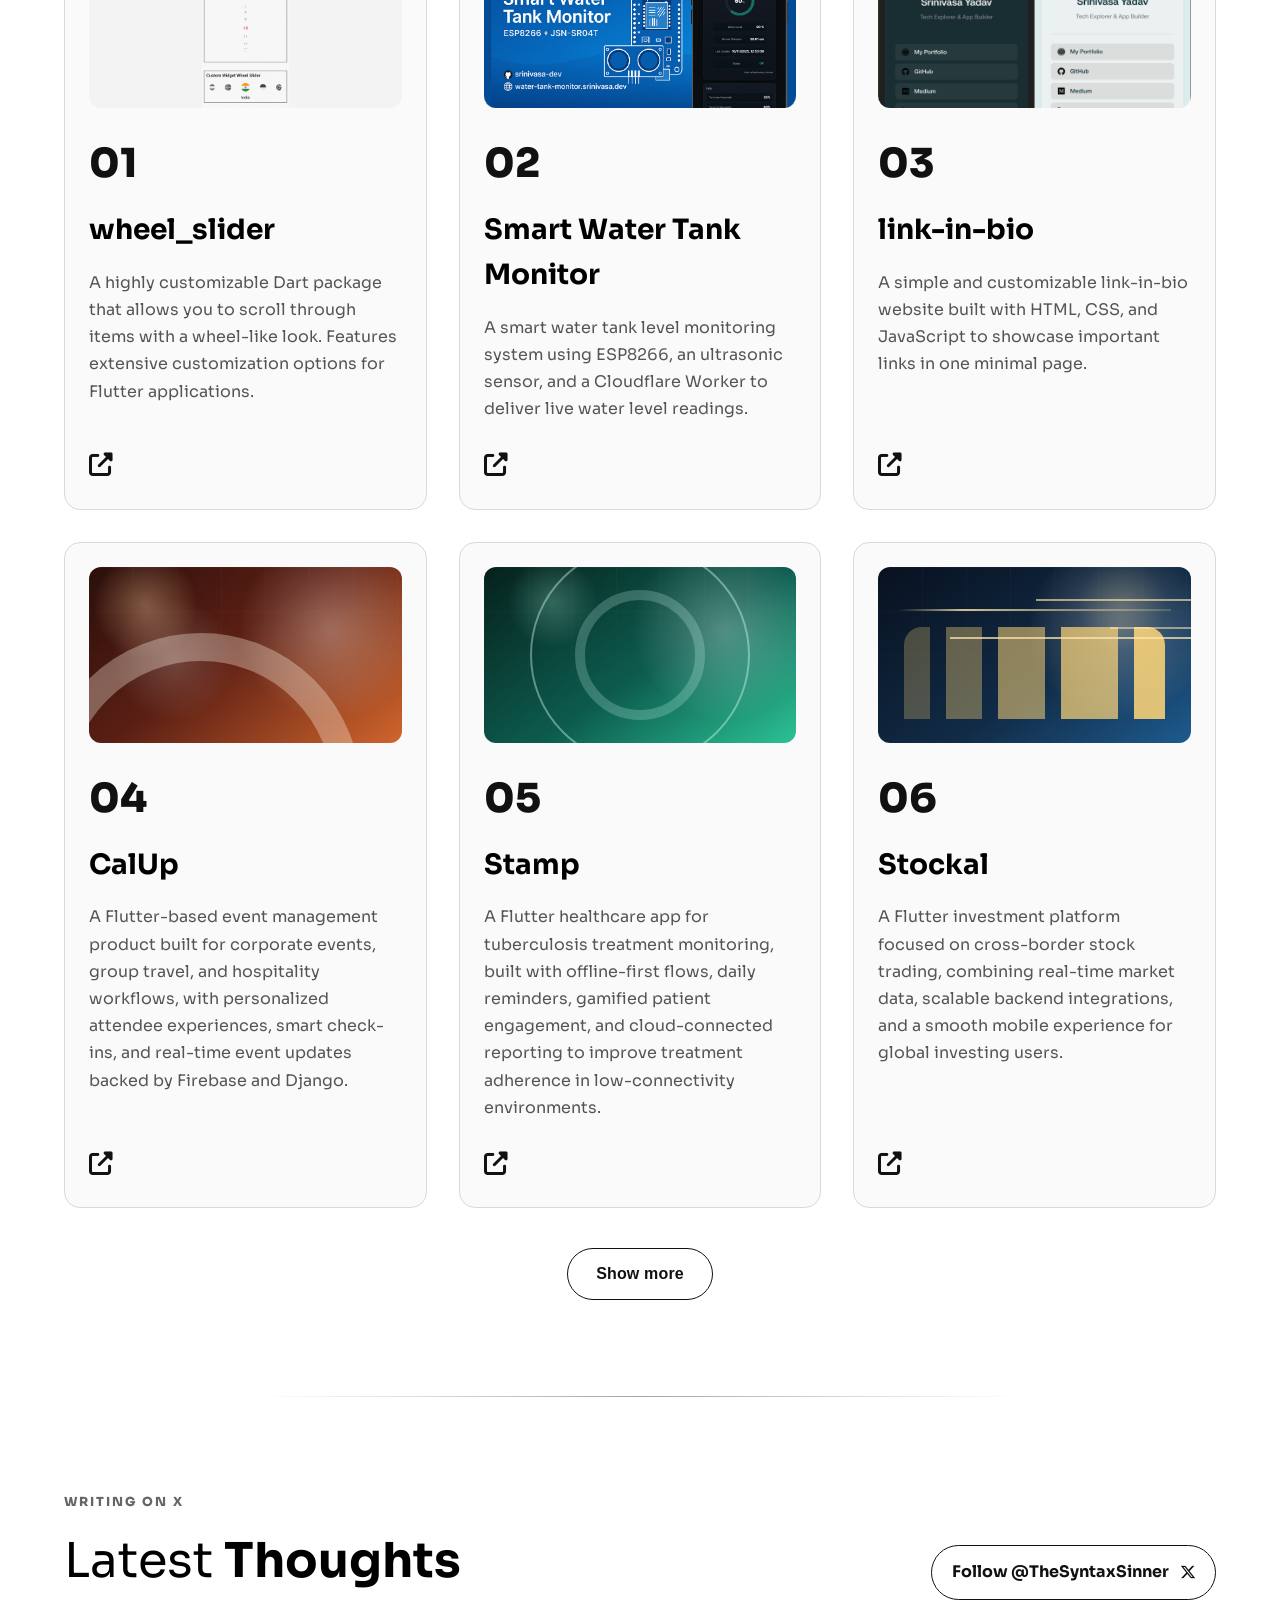
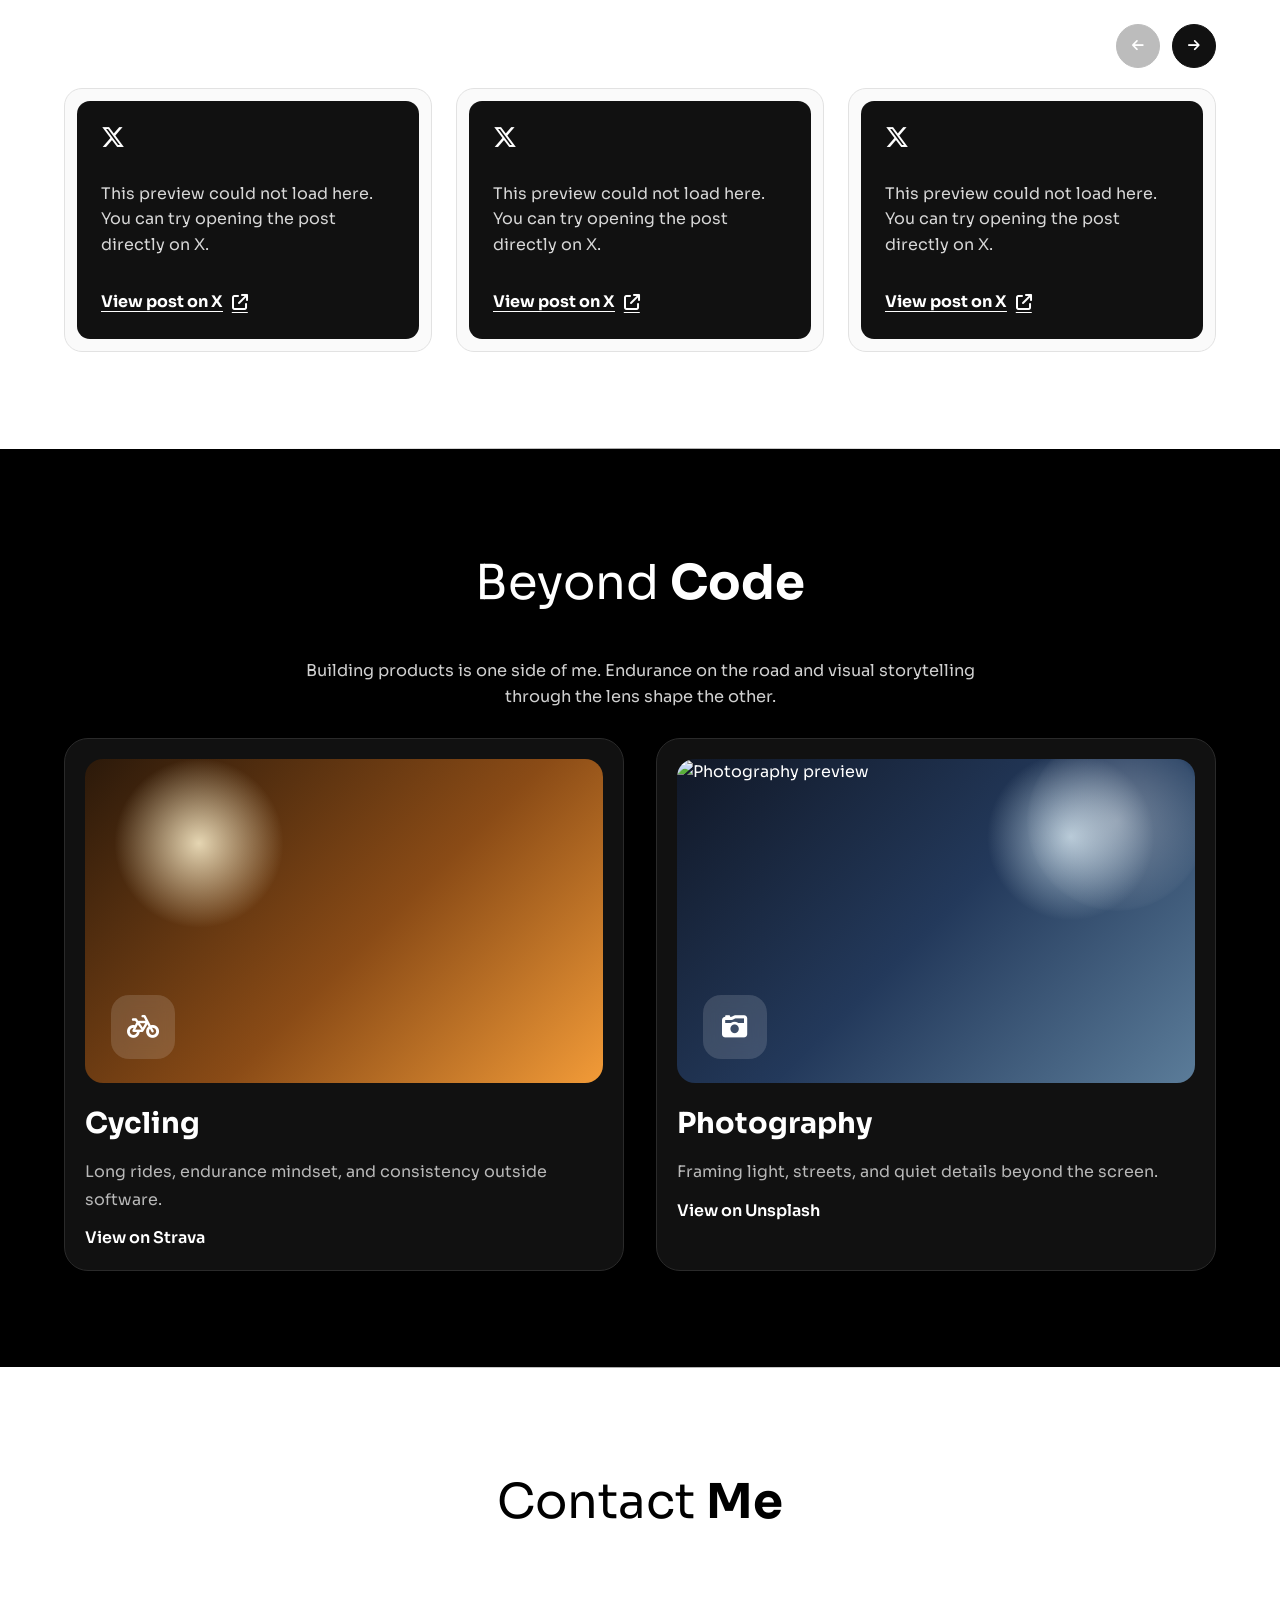
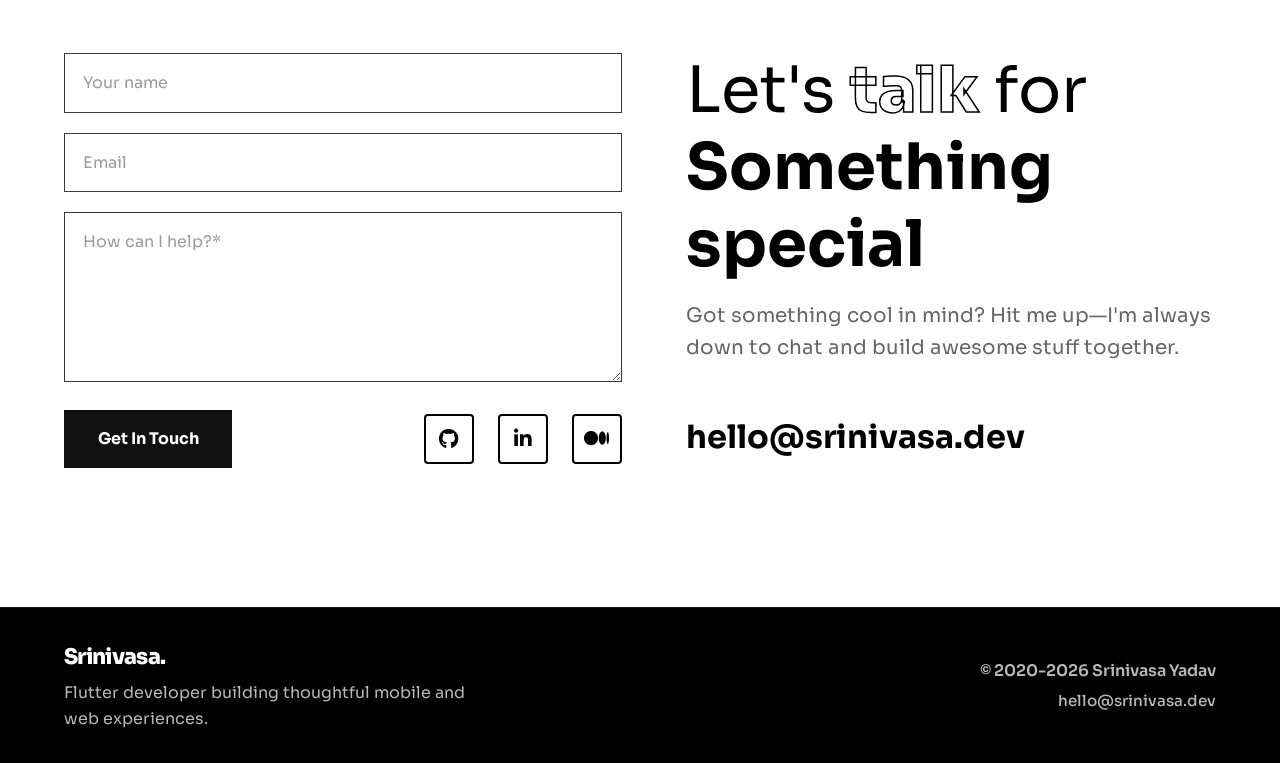
==== commit 0977ed42: "Updated Resume" ====
--- a/index.html
+++ b/index.html
@@ -711,8 +711,8 @@
                         <div class="exp-date">Dec 2024 - Present</div>
                     </div>
                     <p class="exp-desc">
-                        Architect and build Flutter applications from the ground up, focusing on scalable structure,
-                        performance, and maintainable development workflows.
+                        Lead the design and development of Flutter applications, combining scalable architecture, 
+                        AI-driven engineering solutions, and performance optimization to deliver high-quality mobile experiences.
                     </p>
                 </div>
 
